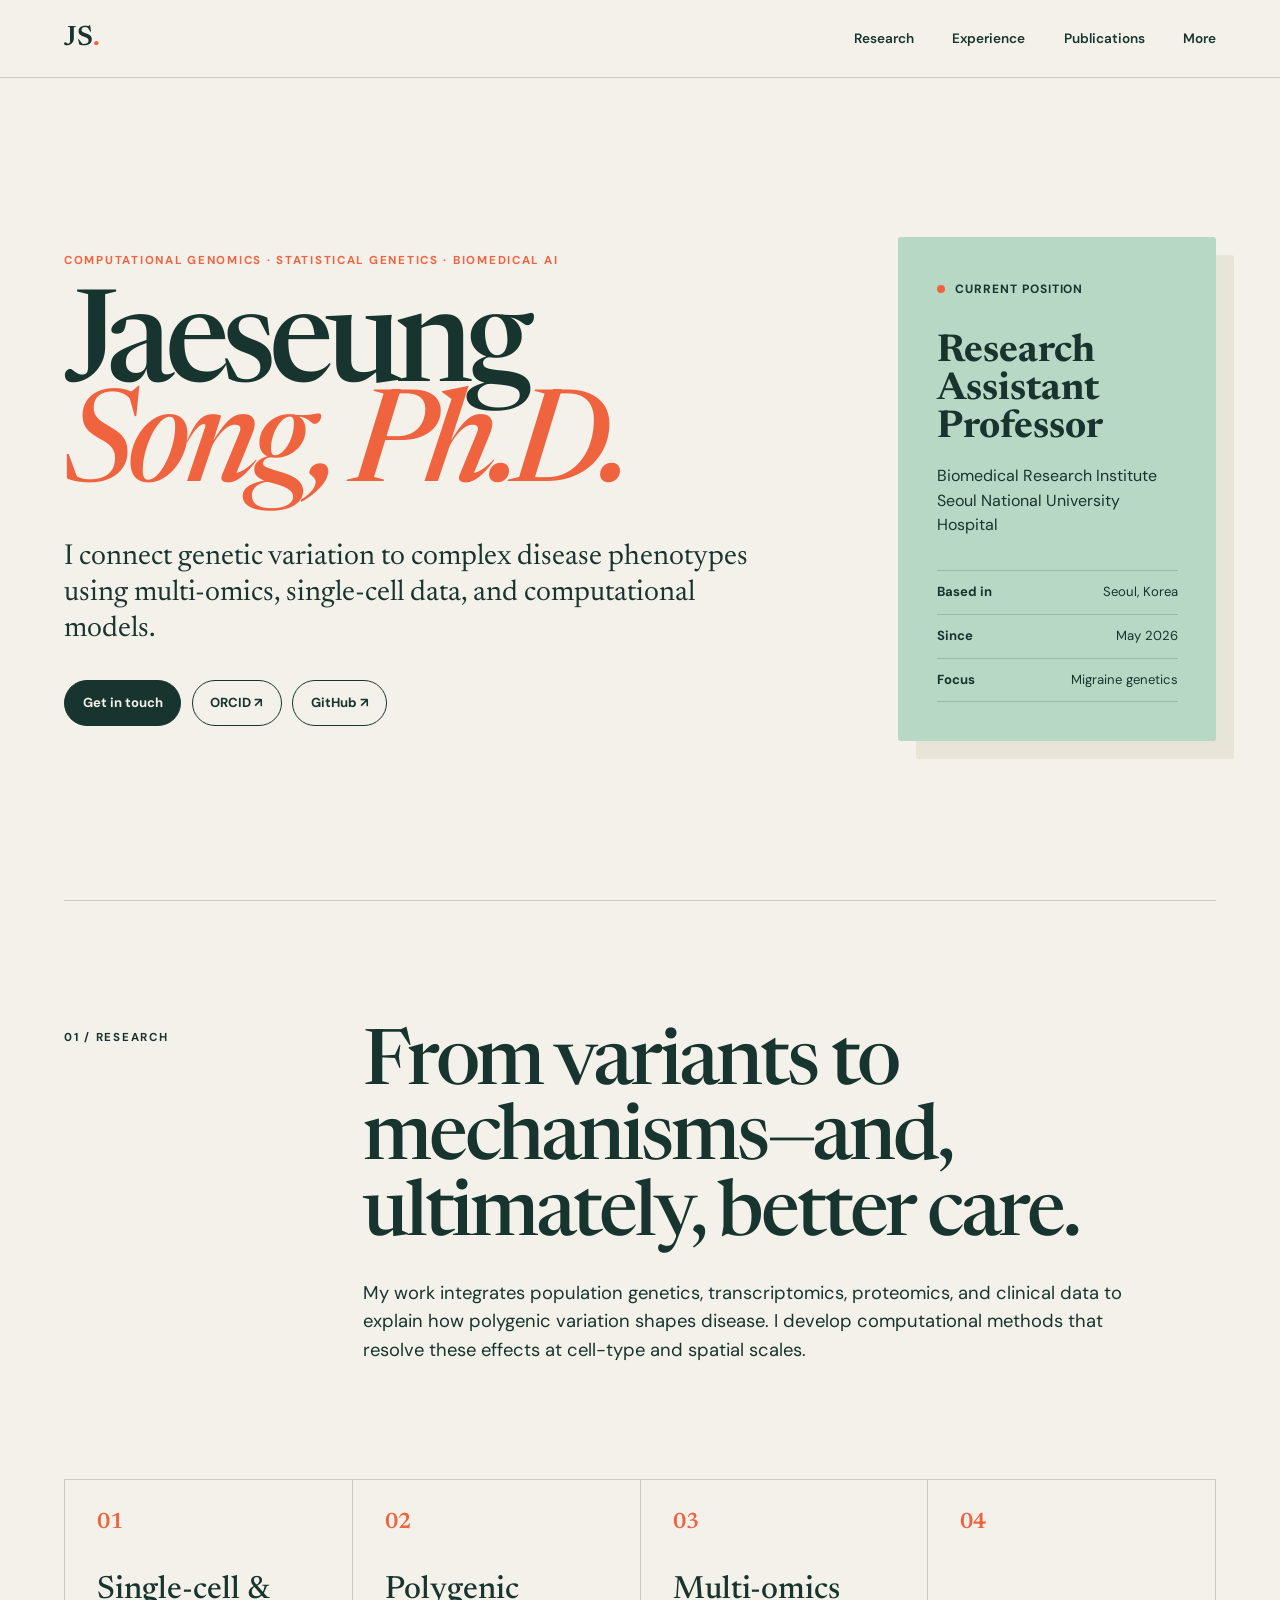
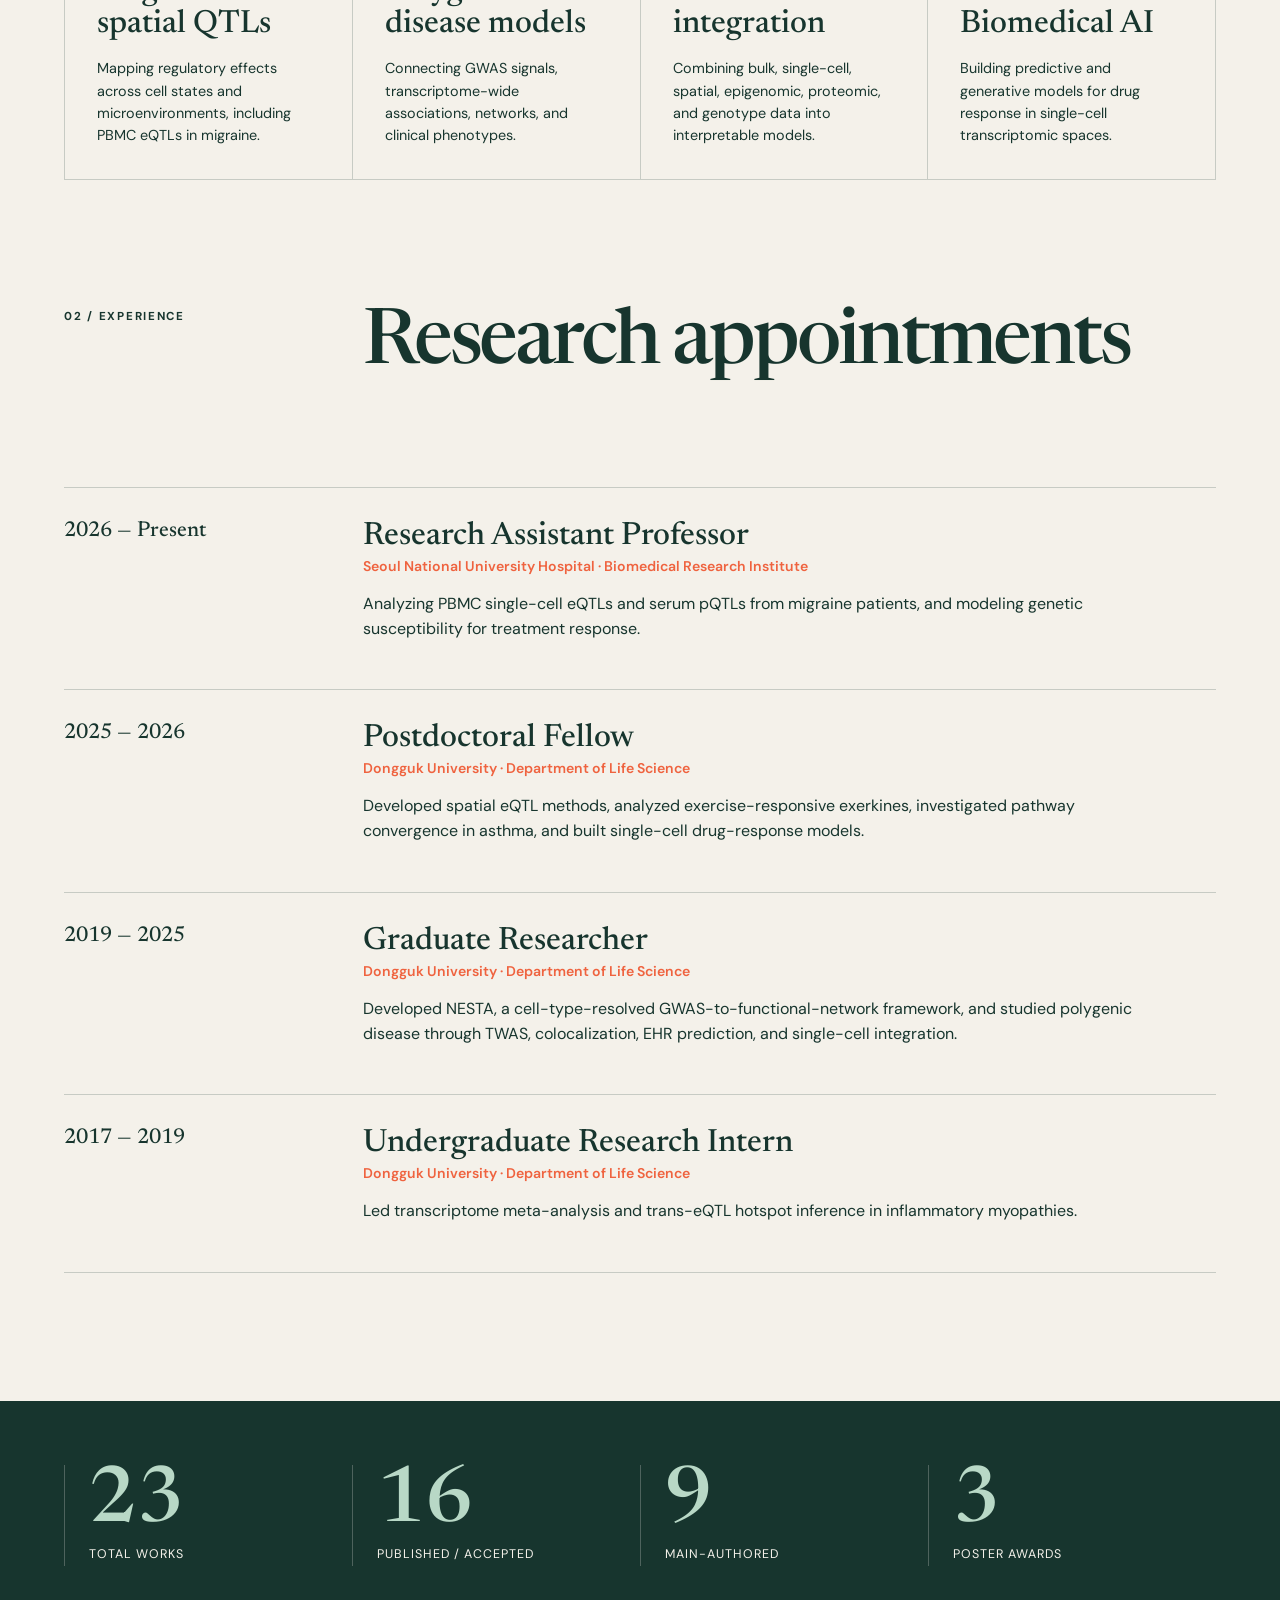
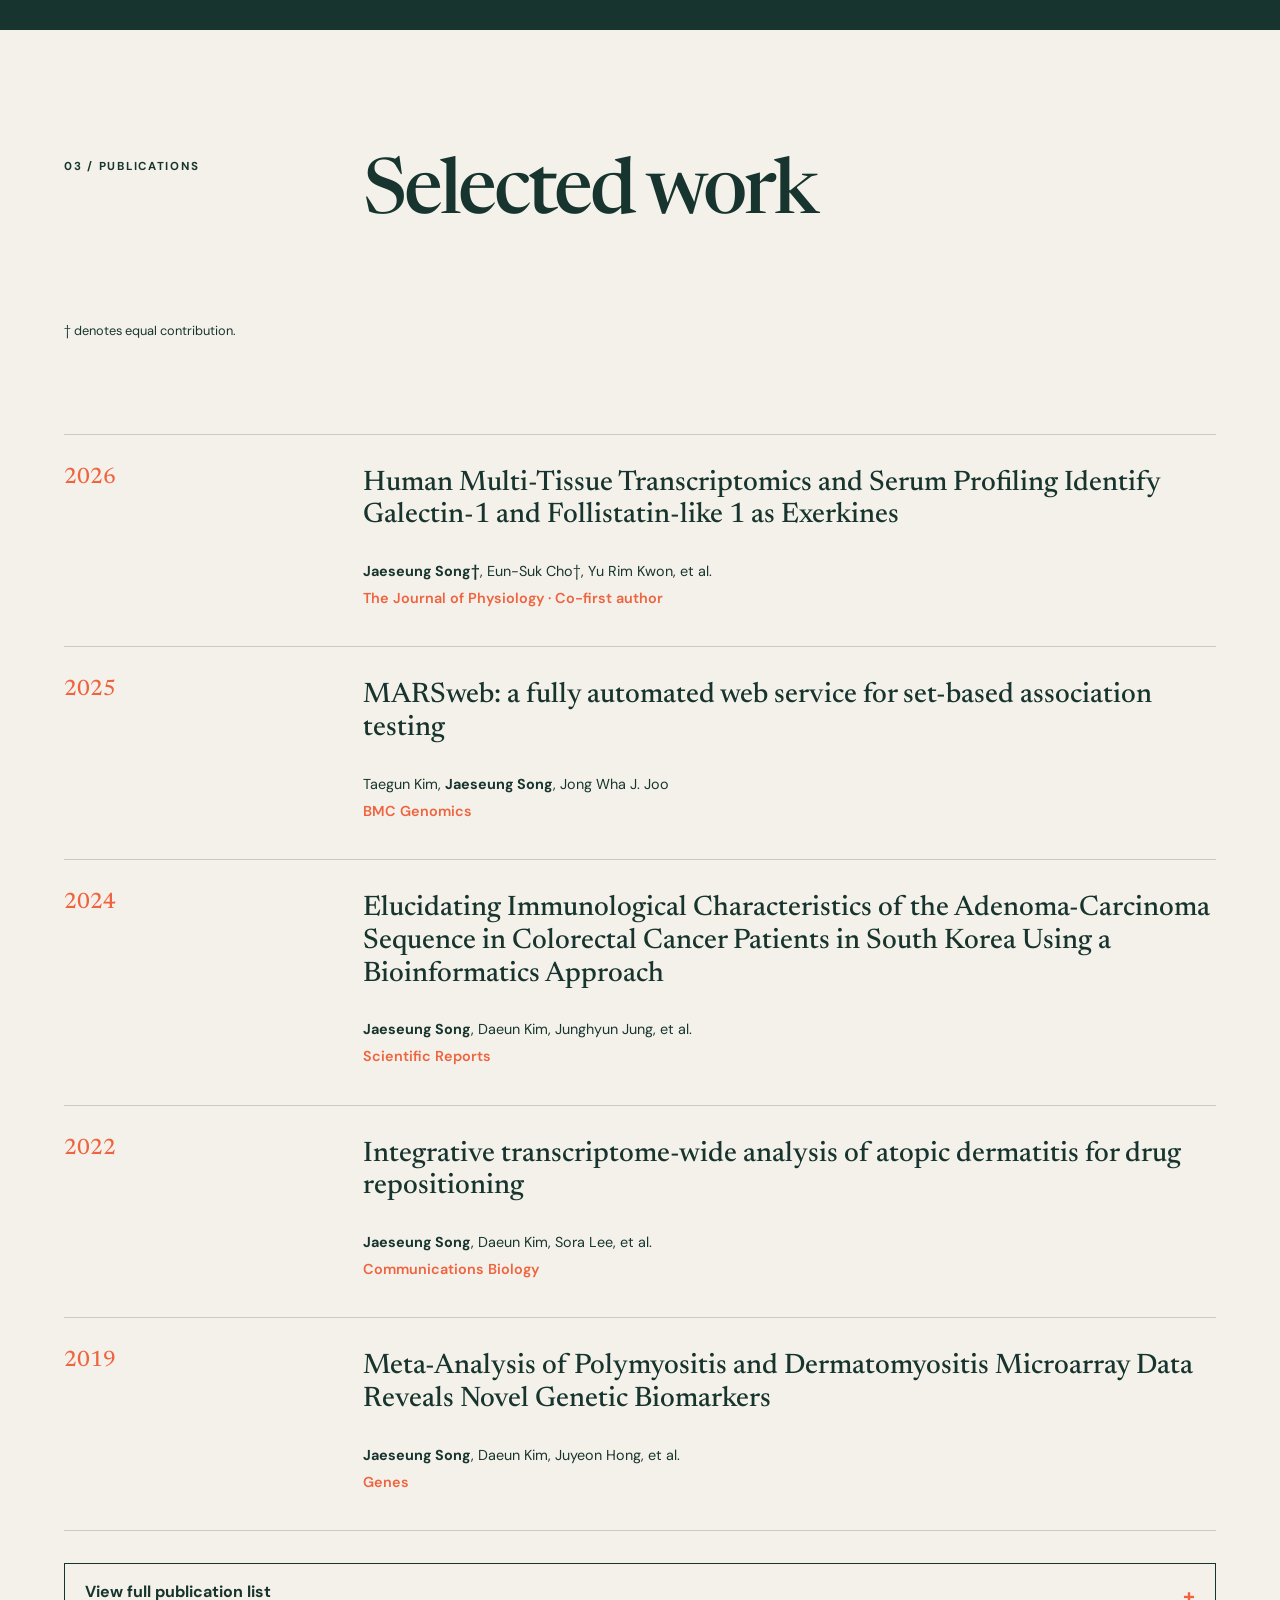
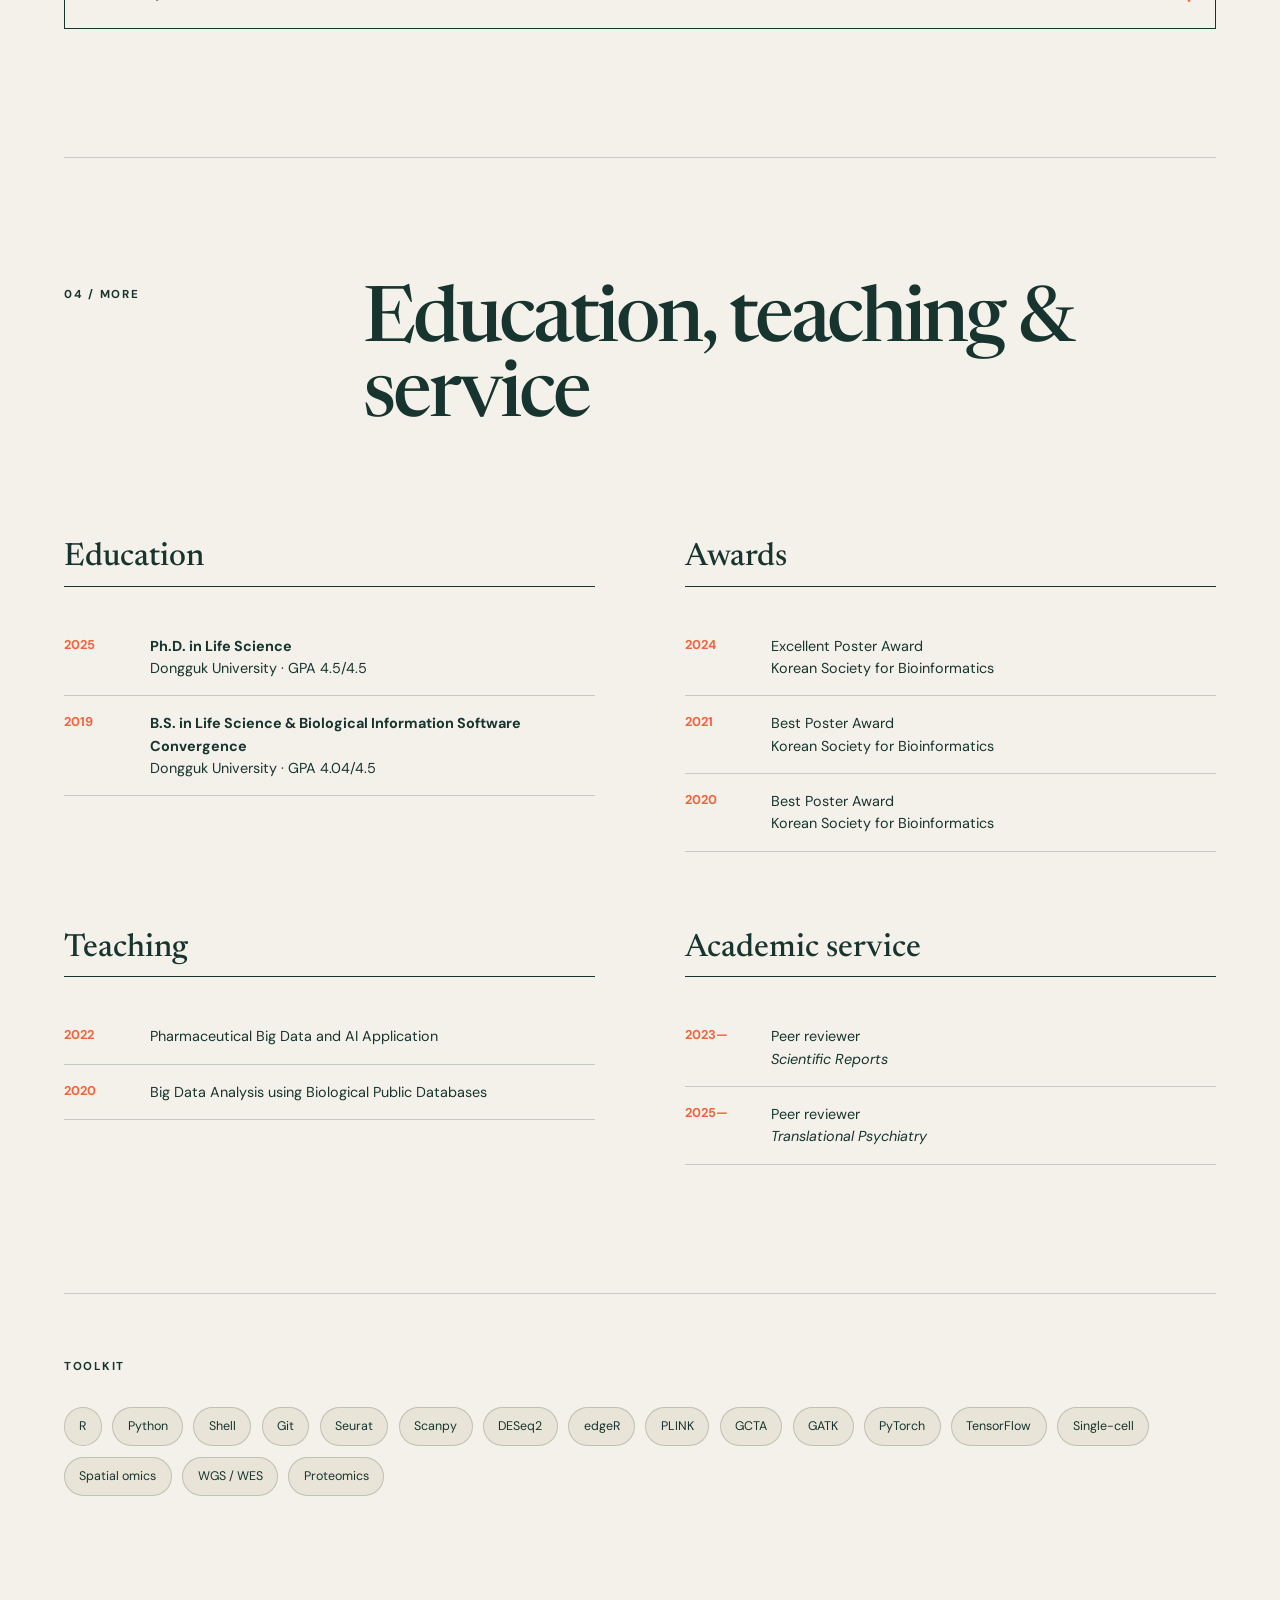
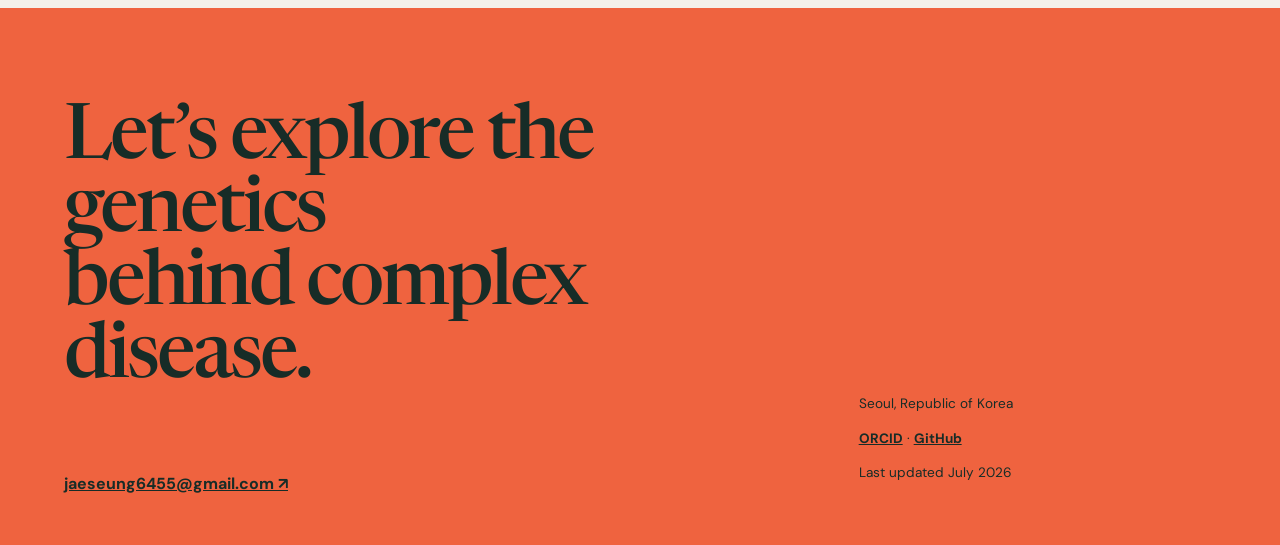
==== index.html @ 1ed507c9 "Build public academic CV website" ====
<!doctype html>
<html lang="en">
<head>
  <meta charset="utf-8">
  <meta name="viewport" content="width=device-width, initial-scale=1">
  <meta name="description" content="Academic profile of Jaeseung Song, Ph.D. — computational genomics, statistical genetics, and biomedical AI.">
  <meta name="theme-color" content="#f4f1ea">
  <link rel="icon" href="data:image/svg+xml,%3Csvg xmlns='http://www.w3.org/2000/svg' viewBox='0 0 64 64'%3E%3Crect width='64' height='64' rx='14' fill='%2317352e'/%3E%3Ctext x='14' y='45' font-family='Georgia' font-size='38' fill='%23f4f1ea'%3EJS%3C/text%3E%3Ccircle cx='53' cy='46' r='4' fill='%23ef633f'/%3E%3C/svg%3E">
  <title>Jaeseung Song, Ph.D. | Computational Genomics</title>
  <link rel="preconnect" href="https://fonts.googleapis.com">
  <link rel="preconnect" href="https://fonts.gstatic.com" crossorigin>
  <link href="https://fonts.googleapis.com/css2?family=DM+Sans:wght@400;500;600;700&family=Newsreader:opsz,wght@6..72,500;6..72,600&display=swap" rel="stylesheet">
  <link rel="stylesheet" href="styles.css">
</head>
<body>
  <a class="skip-link" href="#main">Skip to content</a>

  <header class="site-header">
    <a class="wordmark" href="#top" aria-label="Home">JS<span>.</span></a>
    <nav aria-label="Main navigation">
      <a href="#research">Research</a>
      <a href="#experience">Experience</a>
      <a href="#publications">Publications</a>
      <a href="#more">More</a>
    </nav>
  </header>

  <main id="main">
    <section class="hero" id="top">
      <div class="hero-copy reveal">
        <p class="eyebrow">Computational genomics · Statistical genetics · Biomedical AI</p>
        <h1>Jaeseung<br><em>Song, Ph.D.</em></h1>
        <p class="lede">I connect genetic variation to complex disease phenotypes using multi-omics, single-cell data, and computational models.</p>
        <div class="actions">
          <a class="button primary" href="mailto:jaeseung6455@gmail.com">Get in touch</a>
          <a class="button" href="https://orcid.org/0000-0003-2247-3194" target="_blank" rel="noreferrer">ORCID ↗</a>
          <a class="button" href="https://github.com/Jaeseung-SONG" target="_blank" rel="noreferrer">GitHub ↗</a>
        </div>
      </div>
      <aside class="hero-card reveal" aria-label="Current position">
        <span class="status"><i></i> Current position</span>
        <h2>Research Assistant Professor</h2>
        <p>Biomedical Research Institute<br>Seoul National University Hospital</p>
        <dl>
          <div><dt>Based in</dt><dd>Seoul, Korea</dd></div>
          <div><dt>Since</dt><dd>May 2026</dd></div>
          <div><dt>Focus</dt><dd>Migraine genetics</dd></div>
        </dl>
      </aside>
    </section>

    <section class="statement reveal" id="research">
      <p class="section-number">01 / Research</p>
      <div>
        <h2>From variants to mechanisms—and, ultimately, better care.</h2>
        <p>My work integrates population genetics, transcriptomics, proteomics, and clinical data to explain how polygenic variation shapes disease. I develop computational methods that resolve these effects at cell-type and spatial scales.</p>
      </div>
    </section>

    <section class="focus-grid" aria-label="Research focus areas">
      <article class="focus-card reveal">
        <span>01</span><h3>Single-cell & spatial QTLs</h3>
        <p>Mapping regulatory effects across cell states and microenvironments, including PBMC eQTLs in migraine.</p>
      </article>
      <article class="focus-card reveal">
        <span>02</span><h3>Polygenic disease models</h3>
        <p>Connecting GWAS signals, transcriptome-wide associations, networks, and clinical phenotypes.</p>
      </article>
      <article class="focus-card reveal">
        <span>03</span><h3>Multi-omics integration</h3>
        <p>Combining bulk, single-cell, spatial, epigenomic, proteomic, and genotype data into interpretable models.</p>
      </article>
      <article class="focus-card reveal">
        <span>04</span><h3>Biomedical AI</h3>
        <p>Building predictive and generative models for drug response in single-cell transcriptomic spaces.</p>
      </article>
    </section>

    <section class="section" id="experience">
      <div class="section-heading reveal"><p class="section-number">02 / Experience</p><h2>Research appointments</h2></div>
      <div class="timeline">
        <article class="timeline-item reveal">
          <div class="date">2026 — Present</div>
          <div><h3>Research Assistant Professor</h3><p class="institution">Seoul National University Hospital · Biomedical Research Institute</p><p>Analyzing PBMC single-cell eQTLs and serum pQTLs from migraine patients, and modeling genetic susceptibility for treatment response.</p></div>
        </article>
        <article class="timeline-item reveal">
          <div class="date">2025 — 2026</div>
          <div><h3>Postdoctoral Fellow</h3><p class="institution">Dongguk University · Department of Life Science</p><p>Developed spatial eQTL methods, analyzed exercise-responsive exerkines, investigated pathway convergence in asthma, and built single-cell drug-response models.</p></div>
        </article>
        <article class="timeline-item reveal">
          <div class="date">2019 — 2025</div>
          <div><h3>Graduate Researcher</h3><p class="institution">Dongguk University · Department of Life Science</p><p>Developed NESTA, a cell-type-resolved GWAS-to-functional-network framework, and studied polygenic disease through TWAS, colocalization, EHR prediction, and single-cell integration.</p></div>
        </article>
        <article class="timeline-item reveal">
          <div class="date">2017 — 2019</div>
          <div><h3>Undergraduate Research Intern</h3><p class="institution">Dongguk University · Department of Life Science</p><p>Led transcriptome meta-analysis and trans-eQTL hotspot inference in inflammatory myopathies.</p></div>
        </article>
      </div>
    </section>

    <section class="metrics reveal" aria-label="Research metrics">
      <div><strong>23</strong><span>Total works</span></div>
      <div><strong>16</strong><span>Published / accepted</span></div>
      <div><strong>9</strong><span>Main-authored</span></div>
      <div><strong>3</strong><span>Poster awards</span></div>
    </section>

    <section class="section publications" id="publications">
      <div class="section-heading reveal">
        <p class="section-number">03 / Publications</p>
        <h2>Selected work</h2>
        <p>† denotes equal contribution.</p>
      </div>
      <ol class="publication-list">
        <li class="reveal"><span class="year">2026</span><div><h3>Human Multi-Tissue Transcriptomics and Serum Profiling Identify Galectin-1 and Follistatin-like 1 as Exerkines</h3><p><strong>Jaeseung Song†</strong>, Eun-Suk Cho†, Yu Rim Kwon, et al.</p><p class="journal">The Journal of Physiology · Co-first author</p></div></li>
        <li class="reveal"><span class="year">2025</span><div><h3>MARSweb: a fully automated web service for set-based association testing</h3><p>Taegun Kim, <strong>Jaeseung Song</strong>, Jong Wha J. Joo</p><p class="journal">BMC Genomics</p></div></li>
        <li class="reveal"><span class="year">2024</span><div><h3>Elucidating Immunological Characteristics of the Adenoma-Carcinoma Sequence in Colorectal Cancer Patients in South Korea Using a Bioinformatics Approach</h3><p><strong>Jaeseung Song</strong>, Daeun Kim, Junghyun Jung, et al.</p><p class="journal">Scientific Reports</p></div></li>
        <li class="reveal"><span class="year">2022</span><div><h3>Integrative transcriptome-wide analysis of atopic dermatitis for drug repositioning</h3><p><strong>Jaeseung Song</strong>, Daeun Kim, Sora Lee, et al.</p><p class="journal">Communications Biology</p></div></li>
        <li class="reveal"><span class="year">2019</span><div><h3>Meta-Analysis of Polymyositis and Dermatomyositis Microarray Data Reveals Novel Genetic Biomarkers</h3><p><strong>Jaeseung Song</strong>, Daeun Kim, Juyeon Hong, et al.</p><p class="journal">Genes</p></div></li>
      </ol>
      <details class="all-publications reveal">
        <summary>View full publication list <span>+</span></summary>
        <div class="details-body">
          <p><strong>Manuscripts in progress or review</strong></p>
          <ol>
            <li><strong>Song J</strong>, Jung J, Joo JWJ, Jang W. Decoding polygenic effects in Graves’ disease through cell-type-specific network diffusion. <em>In review, Communications Biology.</em></li>
            <li>Jung J†, <strong>Song J†</strong>, Lee S, Wang C, Jang W. Unraveling spatially-interacting genetic variants in the human dorsolateral prefrontal cortex. <em>In preparation; co-first author.</em></li>
            <li>Jung J, Lee S, Wang C, <strong>Song J</strong>, Jang W, Won KJ. NMIX: Identifying region-specific spatially variable genes associated with Alzheimer's disease progression. <em>In preparation.</em></li>
            <li>Jeong Y†, <strong>Song J†</strong>, Lee Y, Jang W. Regulome-wide analysis based on single-cell data integration provides deeper insights into atopic dermatitis. <em>In preparation; co-first author.</em></li>
            <li><strong>Song J†</strong>, Lee Y†, Torabizadeh F, Joo JWJ, Jang W. Transcriptome- and proteome-wide association studies of asthma. <em>In preparation; co-first author.</em></li>
            <li>Huh S, Lee S, <strong>Song J</strong>, et al. Investigating gene-SNP interactions in the gastrointestinal side effects of NSAIDs. <em>In review, The Pharmacogenomics Journal.</em></li>
            <li>Lee S†, <strong>Song J†</strong>, Lee S, et al. SPECTRA: Semantic pathway embeddings for cross-transcriptomic alignment. <em>In preparation; co-first author.</em></li>
          </ol>
          <p><strong>Published</strong></p>
          <ol start="8">
            <li>Kim K, <strong>Song J</strong>, Kim T, Joo JWJ. Risk prediction models for cardiovascular-related diseases integrating PRS and EHR. <em>PLOS ONE</em> (2026).</li>
            <li><strong>Song J†</strong>, Cho E-S†, Kwon YR, et al. Human multi-tissue transcriptomics and serum profiling identify Galectin-1 and Follistatin-like 1 as exerkines. <em>The Journal of Physiology</em> (2026).</li>
            <li>Kim T, <strong>Song J</strong>, Joo JWJ. GAMMA-RAY: A fully automated system for high-dimensional multi-phenotype analysis. <em>Biology</em> (2026).</li>
            <li>Kim T, <strong>Song J</strong>, Joo JWJ. MARSweb: a fully automated web service for set-based association testing. <em>BMC Genomics</em> (2025).</li>
            <li><strong>Song J</strong>, Kim D, Jung J, et al. Immunological characteristics of the adenoma-carcinoma sequence. <em>Scientific Reports</em> (2024).</li>
            <li>Choi E, <strong>Song J</strong>, Lee Y, et al. Prioritizing susceptibility genes for male-pattern baldness with TWAS. <em>Human Genomics</em> (2024).</li>
            <li>Kim D, <strong>Song J</strong>, Mancuso N, et al. Large-scale integrative analysis of juvenile idiopathic arthritis. <em>Arthritis Research &amp; Therapy</em> (2024).</li>
            <li>Lee Y, <strong>Song J</strong>, Jeong Y, et al. Meta-analysis of single-cell RNA-seq data in COPD. <em>Computers in Biology and Medicine</em> (2023).</li>
            <li>Jeong Y, <strong>Song J</strong>, Lee Y, et al. A transcriptome-wide analysis of psoriasis. <em>International Journal of Molecular Sciences</em> (2023).</li>
            <li>Kim G, Jang G, <strong>Song J</strong>, et al. A TWAS of uterine fibroids. <em>PLOS ONE</em> (2022).</li>
            <li><strong>Song J</strong>, Kim D, Lee S, et al. Integrative transcriptome-wide analysis of atopic dermatitis. <em>Communications Biology</em> (2022).</li>
            <li>Park S, Kim D, <strong>Song J</strong>, et al. Integrative transcriptome-wide analysis of ALS. <em>International Journal of Molecular Sciences</em> (2021).</li>
            <li>Kim D, <strong>Song J</strong>, Lee S, et al. Integrative transcriptomic analysis of systemic juvenile idiopathic arthritis. <em>International Journal of Molecular Sciences</em> (2021).</li>
            <li><strong>Song J</strong>, Kim D, Hong J, et al. Meta-analysis of polymyositis and dermatomyositis microarray data. <em>Genes</em> (2019).</li>
            <li>Ryu J, Kim S, <strong>Song J</strong>, et al. Microarrays for analysis of antibody isotypes against food antigens. <em>Sensors</em> (2019).</li>
            <li>Keum N, Ryu J, <strong>Song J</strong>, et al. Correlation between Sasang institution and reaction of food IgG serum. <em>Journal of Sasang Constitution and Immune Medicine</em> (2018).</li>
          </ol>
        </div>
      </details>
    </section>

    <section class="section split" id="more">
      <div class="section-heading reveal"><p class="section-number">04 / More</p><h2>Education, teaching & service</h2></div>
      <div class="split-grid">
        <article class="reveal"><h3>Education</h3><div class="compact-item"><span>2025</span><p><strong>Ph.D. in Life Science</strong><br>Dongguk University · GPA 4.5/4.5</p></div><div class="compact-item"><span>2019</span><p><strong>B.S. in Life Science &amp; Biological Information Software Convergence</strong><br>Dongguk University · GPA 4.04/4.5</p></div></article>
        <article class="reveal"><h3>Awards</h3><div class="compact-item"><span>2024</span><p>Excellent Poster Award<br>Korean Society for Bioinformatics</p></div><div class="compact-item"><span>2021</span><p>Best Poster Award<br>Korean Society for Bioinformatics</p></div><div class="compact-item"><span>2020</span><p>Best Poster Award<br>Korean Society for Bioinformatics</p></div></article>
        <article class="reveal"><h3>Teaching</h3><div class="compact-item"><span>2022</span><p>Pharmaceutical Big Data and AI Application</p></div><div class="compact-item"><span>2020</span><p>Big Data Analysis using Biological Public Databases</p></div></article>
        <article class="reveal"><h3>Academic service</h3><div class="compact-item"><span>2023—</span><p>Peer reviewer<br><em>Scientific Reports</em></p></div><div class="compact-item"><span>2025—</span><p>Peer reviewer<br><em>Translational Psychiatry</em></p></div></article>
      </div>
    </section>

    <section class="toolkit reveal">
      <p class="section-number">Toolkit</p>
      <div class="tags" aria-label="Skills">
        <span>R</span><span>Python</span><span>Shell</span><span>Git</span><span>Seurat</span><span>Scanpy</span><span>DESeq2</span><span>edgeR</span><span>PLINK</span><span>GCTA</span><span>GATK</span><span>PyTorch</span><span>TensorFlow</span><span>Single-cell</span><span>Spatial omics</span><span>WGS / WES</span><span>Proteomics</span>
      </div>
    </section>
  </main>

  <footer>
    <div><p class="footer-title">Let’s explore the genetics<br>behind complex disease.</p><a href="mailto:jaeseung6455@gmail.com">jaeseung6455@gmail.com ↗</a></div>
    <div class="footer-meta"><p>Seoul, Republic of Korea</p><p><a href="https://orcid.org/0000-0003-2247-3194">ORCID</a> · <a href="https://github.com/Jaeseung-SONG">GitHub</a></p><p>Last updated July 2026</p></div>
  </footer>
  <script src="script.js"></script>
</body>
</html>
---- styles.css ----
:root {
  --ink: #17352e;
  --paper: #f4f1ea;
  --cream: #e9e4d8;
  --accent: #ef633f;
  --mint: #b8d8c6;
  --line: rgba(23, 53, 46, .2);
  --sans: "DM Sans", system-ui, sans-serif;
  --serif: "Newsreader", Georgia, serif;
}

* { box-sizing: border-box; }
html { scroll-behavior: smooth; }
body { margin: 0; background: var(--paper); color: var(--ink); font-family: var(--sans); line-height: 1.55; }
a { color: inherit; }
.skip-link { position: fixed; top: -100px; left: 1rem; z-index: 10; background: var(--ink); color: white; padding: .7rem 1rem; }
.skip-link:focus { top: 1rem; }
.site-header { height: 78px; display: flex; align-items: center; justify-content: space-between; padding: 0 clamp(1.25rem, 5vw, 5rem); border-bottom: 1px solid var(--line); position: sticky; top: 0; z-index: 5; background: rgba(244, 241, 234, .9); backdrop-filter: blur(12px); }
.wordmark { font-family: var(--serif); font-size: 1.75rem; font-weight: 600; text-decoration: none; }
.wordmark span { color: var(--accent); }
nav { display: flex; gap: clamp(1rem, 3vw, 2.5rem); }
nav a { text-decoration: none; font-size: .85rem; font-weight: 600; }
nav a:hover { color: var(--accent); }

main, footer { padding-left: clamp(1.25rem, 5vw, 5rem); padding-right: clamp(1.25rem, 5vw, 5rem); }
.hero { min-height: calc(100vh - 78px); display: grid; grid-template-columns: minmax(0, 1.55fr) minmax(280px, .65fr); gap: 6vw; align-items: center; padding-top: 5rem; padding-bottom: 5rem; }
.eyebrow, .section-number { text-transform: uppercase; font-size: .72rem; letter-spacing: .15em; font-weight: 700; }
.eyebrow { color: var(--accent); }
h1, h2, h3, p { margin-top: 0; }
h1 { font-family: var(--serif); font-weight: 500; font-size: clamp(4.5rem, 10vw, 9rem); line-height: .78; letter-spacing: -.055em; margin: 2rem 0 2.4rem; }
h1 em { font-weight: 500; color: var(--accent); }
.lede { font-family: var(--serif); font-size: clamp(1.45rem, 2.25vw, 2.2rem); line-height: 1.25; max-width: 720px; }
.actions { display: flex; flex-wrap: wrap; gap: .65rem; margin-top: 2rem; }
.button { display: inline-flex; text-decoration: none; border: 1px solid var(--ink); border-radius: 999px; padding: .75rem 1.1rem; font-size: .82rem; font-weight: 700; transition: .2s ease; }
.button:hover { transform: translateY(-2px); }
.button.primary { background: var(--ink); color: var(--paper); }
.hero-card { background: var(--mint); padding: clamp(1.5rem, 3vw, 2.5rem); border-radius: 3px; box-shadow: 18px 18px 0 var(--cream); transform: rotate(1.5deg); }
.hero-card h2 { font-family: var(--serif); font-size: 2.4rem; line-height: 1; margin: 2rem 0 1rem; }
.status { font-size: .75rem; font-weight: 700; text-transform: uppercase; letter-spacing: .08em; }
.status i { display: inline-block; width: 8px; height: 8px; background: var(--accent); border-radius: 50%; margin-right: .4rem; }
dl { margin: 2rem 0 0; border-top: 1px solid var(--line); }
dl div { display: flex; justify-content: space-between; gap: 1rem; padding: .7rem 0; border-bottom: 1px solid var(--line); font-size: .82rem; }
dt { font-weight: 700; } dd { margin: 0; text-align: right; }

.statement { display: grid; grid-template-columns: .55fr 2fr; gap: 5vw; padding: 8rem 0 6rem; border-top: 1px solid var(--line); }
.statement h2, .section-heading h2 { font-family: var(--serif); font-size: clamp(2.8rem, 6vw, 5.5rem); letter-spacing: -.04em; line-height: .98; font-weight: 500; margin-bottom: 1.5rem; }
.statement>div>p { font-size: 1.15rem; max-width: 760px; }
.focus-grid { display: grid; grid-template-columns: repeat(4, 1fr); border-top: 1px solid var(--line); border-left: 1px solid var(--line); }
.focus-card { min-height: 300px; padding: 2rem; border-right: 1px solid var(--line); border-bottom: 1px solid var(--line); display: flex; flex-direction: column; }
.focus-card>span { color: var(--accent); font: 600 1.4rem var(--serif); }
.focus-card h3 { font: 500 2rem/1.05 var(--serif); margin: auto 0 1rem; }
.focus-card p { font-size: .9rem; margin-bottom: 0; }

.section { padding: 8rem 0; }
.section-heading { display: grid; grid-template-columns: .55fr 2fr; gap: 5vw; margin-bottom: 5rem; }
.section-heading>p:last-child { align-self: end; font-size: .8rem; }
.timeline-item { display: grid; grid-template-columns: .55fr 2fr; gap: 5vw; border-top: 1px solid var(--line); padding: 2rem 0; }
.timeline-item:last-child { border-bottom: 1px solid var(--line); }
.date { font: 500 1.35rem var(--serif); }
.timeline-item h3 { font: 500 2rem var(--serif); margin-bottom: .25rem; }
.institution, .journal { color: var(--accent); font-size: .88rem; font-weight: 600; }
.timeline-item div:last-child>p:last-child { max-width: 780px; }
.metrics { background: var(--ink); color: var(--paper); display: grid; grid-template-columns: repeat(4, 1fr); margin-left: calc(-1 * clamp(1.25rem, 5vw, 5rem)); margin-right: calc(-1 * clamp(1.25rem, 5vw, 5rem)); padding: 4rem clamp(1.25rem, 5vw, 5rem); }
.metrics div { border-left: 1px solid rgba(244,241,234,.25); padding-left: 1.5rem; }
.metrics strong { display: block; color: var(--mint); font: 500 clamp(3rem, 6vw, 5rem) var(--serif); }
.metrics span { font-size: .78rem; text-transform: uppercase; letter-spacing: .08em; }

.publication-list { list-style: none; margin: 0; padding: 0; counter-reset: pubs; }
.publication-list li { display: grid; grid-template-columns: .55fr 2fr; gap: 5vw; border-top: 1px solid var(--line); padding: 2rem 0; }
.publication-list li:last-child { border-bottom: 1px solid var(--line); }
.year { font: 500 1.4rem var(--serif); color: var(--accent); }
.publication-list h3 { font: 500 clamp(1.4rem, 2.2vw, 2rem)/1.16 var(--serif); max-width: 900px; }
.publication-list p { margin-bottom: .3rem; font-size: .9rem; }
.all-publications { margin-top: 2rem; border: 1px solid var(--ink); }
.all-publications summary { list-style: none; cursor: pointer; padding: 1rem 1.25rem; display: flex; justify-content: space-between; font-weight: 700; }
.all-publications summary::-webkit-details-marker { display: none; }
.all-publications[open] summary span { transform: rotate(45deg); }
.all-publications summary span { color: var(--accent); font-size: 1.3rem; transition: transform .2s; }
.details-body { border-top: 1px solid var(--line); padding: 2rem clamp(1.25rem, 4vw, 3rem); font-size: .86rem; }
.details-body li { margin-bottom: 1rem; padding-left: .4rem; }
.details-body>p { color: var(--accent); text-transform: uppercase; letter-spacing: .1em; font-size: .72rem; margin-top: 2rem; }
.split { border-top: 1px solid var(--line); }
.split-grid { display: grid; grid-template-columns: repeat(2, 1fr); gap: 5rem 7vw; }
.split-grid article>h3 { font: 500 2rem var(--serif); border-bottom: 1px solid var(--ink); padding-bottom: .8rem; }
.compact-item { display: grid; grid-template-columns: 70px 1fr; gap: 1rem; padding: 1rem 0; border-bottom: 1px solid var(--line); }
.compact-item span { color: var(--accent); font-size: .8rem; font-weight: 700; }
.compact-item p { margin: 0; font-size: .9rem; }
.toolkit { border-top: 1px solid var(--line); padding: 4rem 0 7rem; }
.tags { display: flex; flex-wrap: wrap; gap: .65rem; margin-top: 2rem; }
.tags span { border: 1px solid var(--line); border-radius: 999px; padding: .55rem .9rem; font-size: .78rem; background: var(--cream); }

footer { background: var(--accent); color: #172c27; padding-top: 6rem; padding-bottom: 3rem; display: grid; grid-template-columns: 2fr 1fr; gap: 5rem; }
.footer-title { font: 500 clamp(2.8rem, 6vw, 5.5rem)/.95 var(--serif); letter-spacing: -.04em; }
footer a { font-weight: 700; }
.footer-meta { align-self: end; font-size: .85rem; }

.reveal { opacity: 0; transform: translateY(24px); transition: opacity .6s ease, transform .6s ease; }
.reveal.visible { opacity: 1; transform: none; }
@media (prefers-reduced-motion: reduce) { html { scroll-behavior: auto; } .reveal { opacity: 1; transform: none; transition: none; } }

@media (max-width: 900px) {
  .hero { grid-template-columns: 1fr; }
  .hero-card { max-width: 520px; }
  .focus-grid { grid-template-columns: repeat(2, 1fr); }
  .metrics { grid-template-columns: repeat(2, 1fr); gap: 2rem; }
}
@media (max-width: 600px) {
  .site-header nav a:nth-child(-n+2) { display: none; }
  h1 { font-size: clamp(4rem, 20vw, 6rem); }
  .hero { padding-top: 3rem; }
  .statement, .section-heading, .timeline-item, .publication-list li { grid-template-columns: 1fr; gap: 1rem; }
  .statement, .section { padding: 5rem 0; }
  .focus-grid, .split-grid { grid-template-columns: 1fr; }
  .focus-card { min-height: 250px; }
  .section-heading { margin-bottom: 3rem; }
  .metrics { margin-top: 1rem; }
  footer { grid-template-columns: 1fr; gap: 3rem; }
}
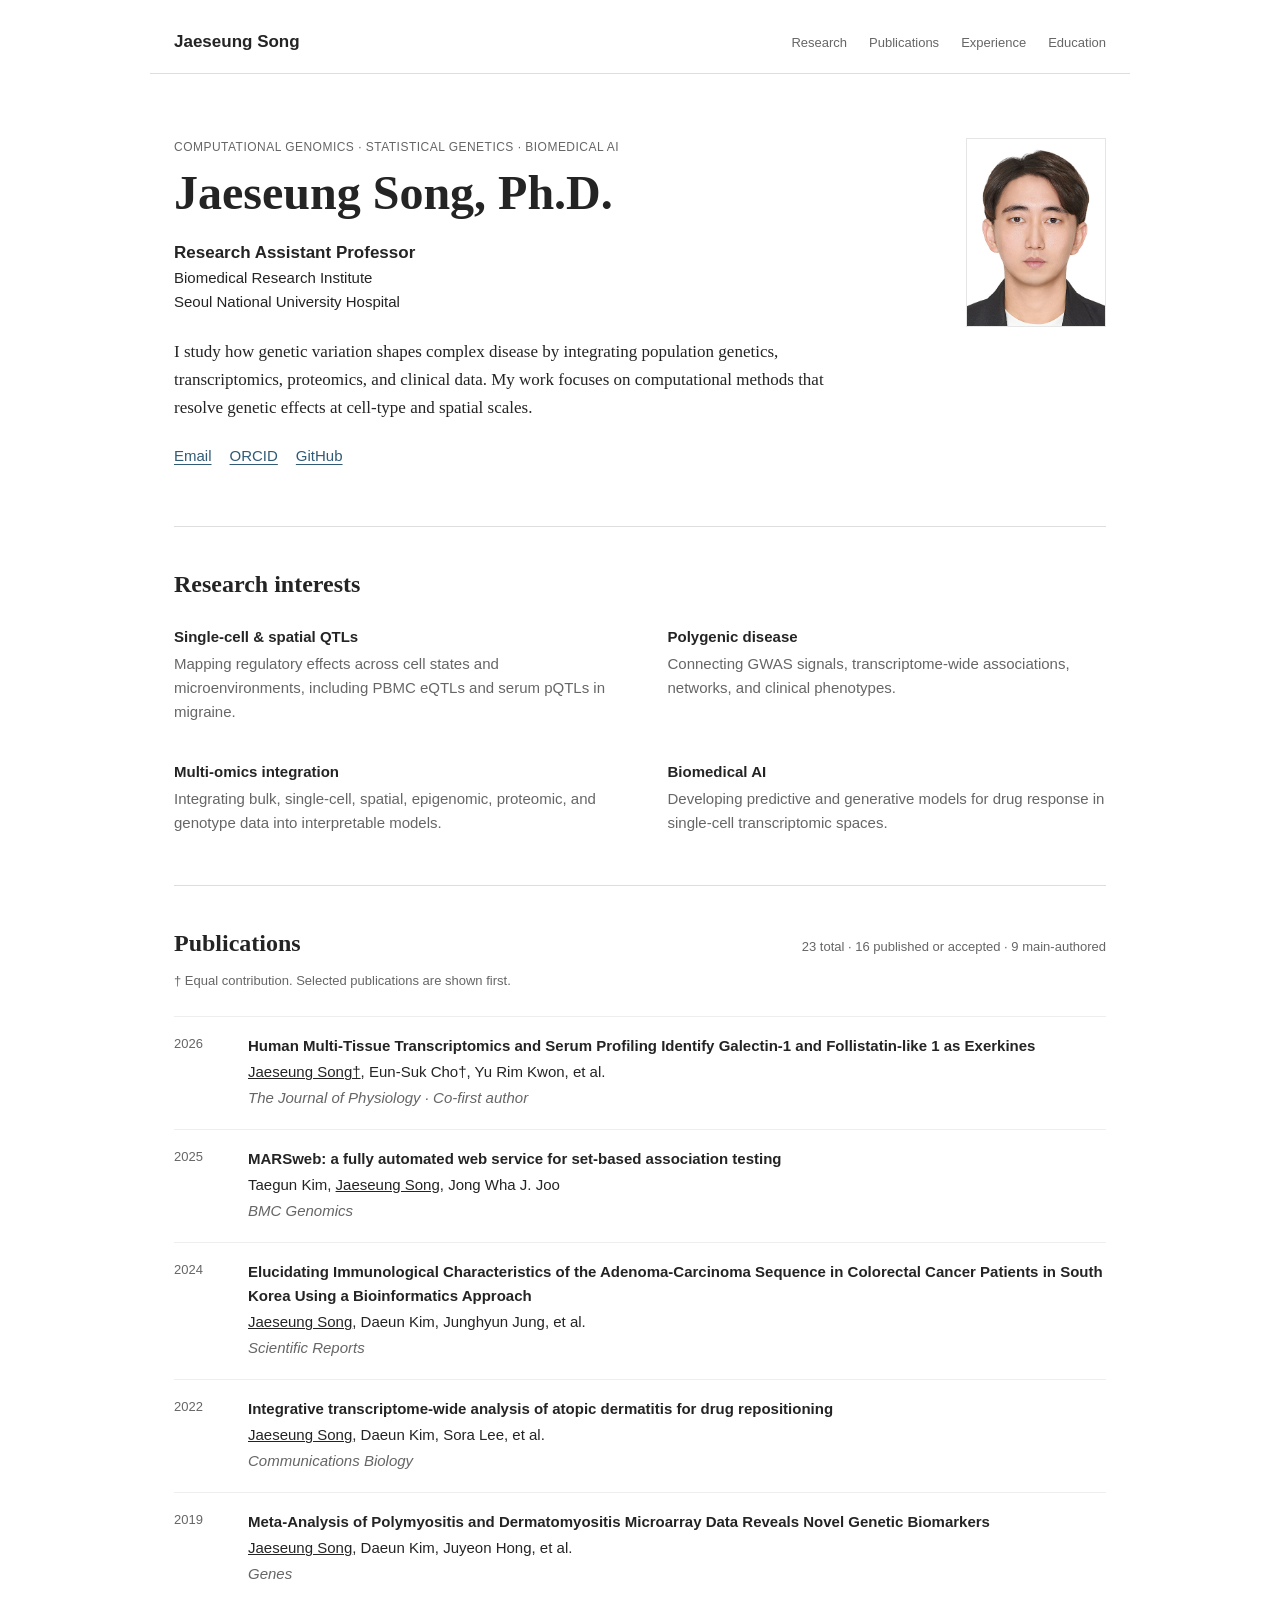
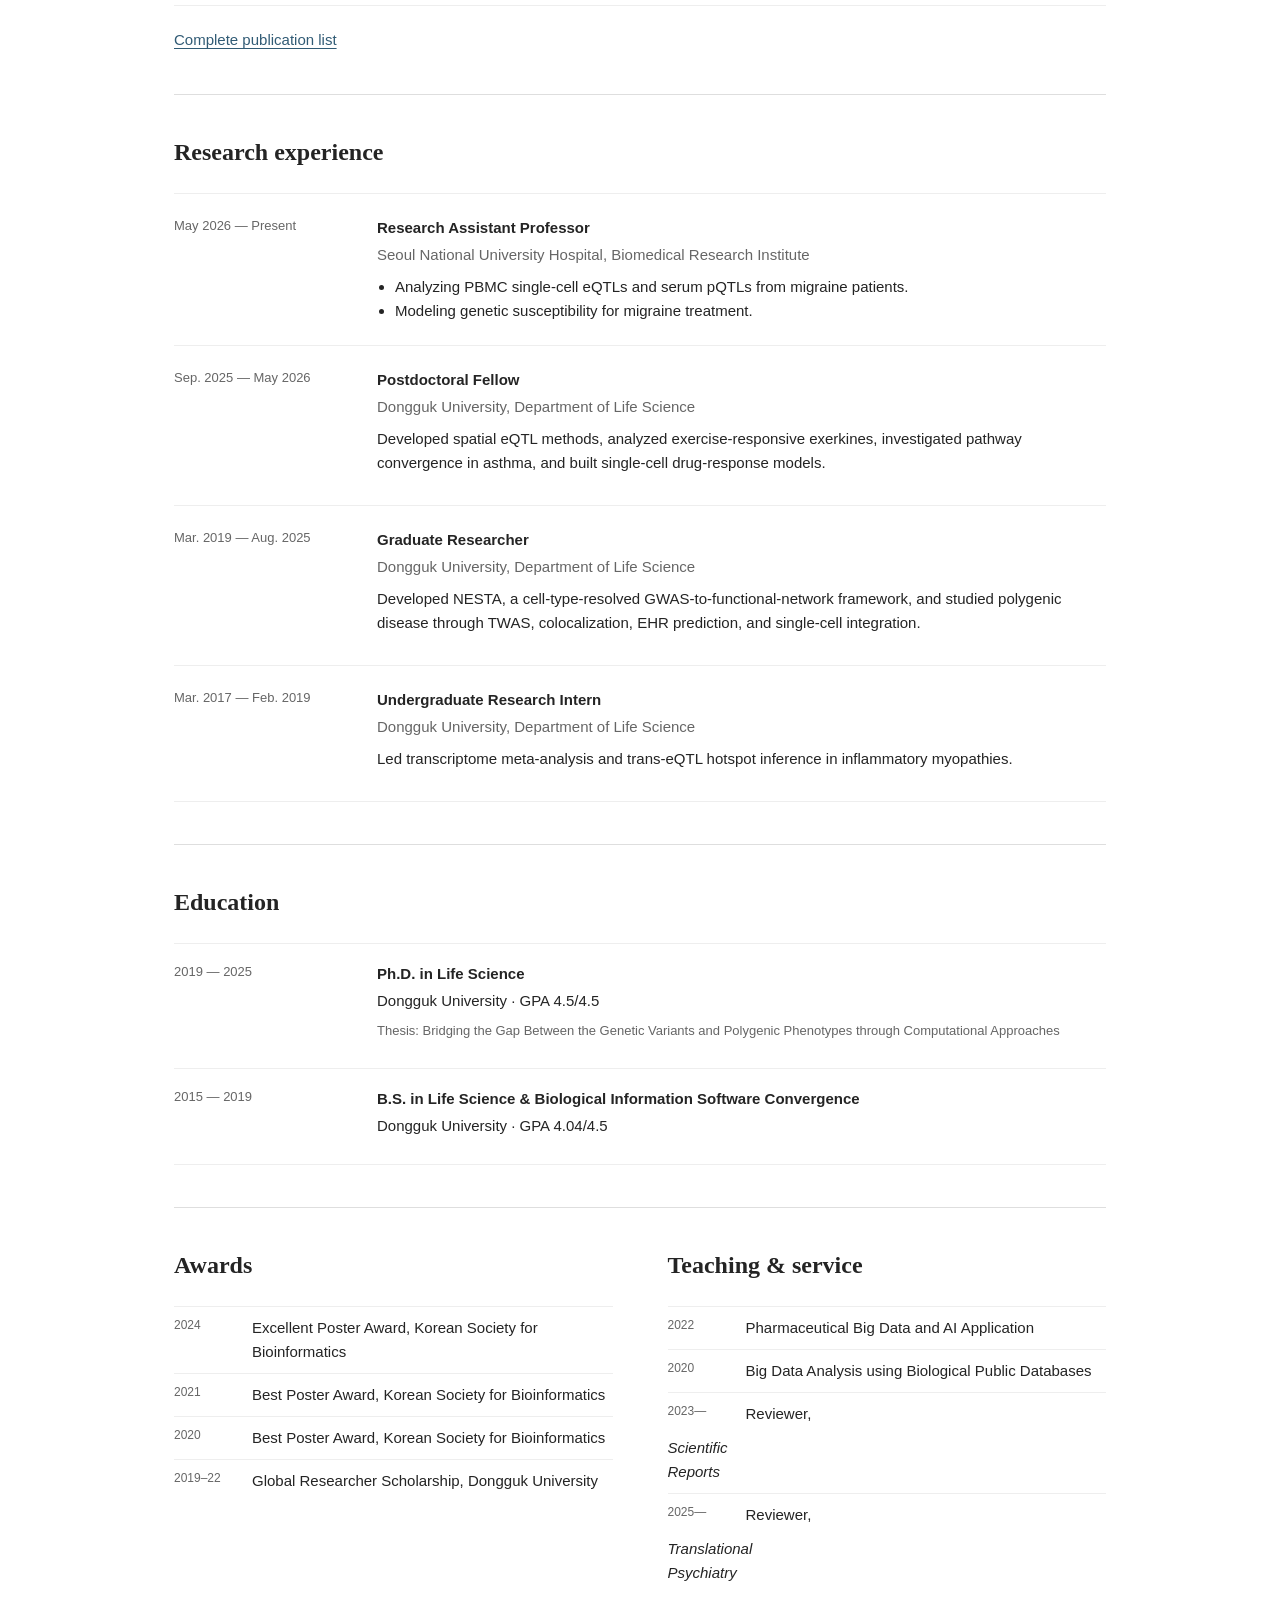
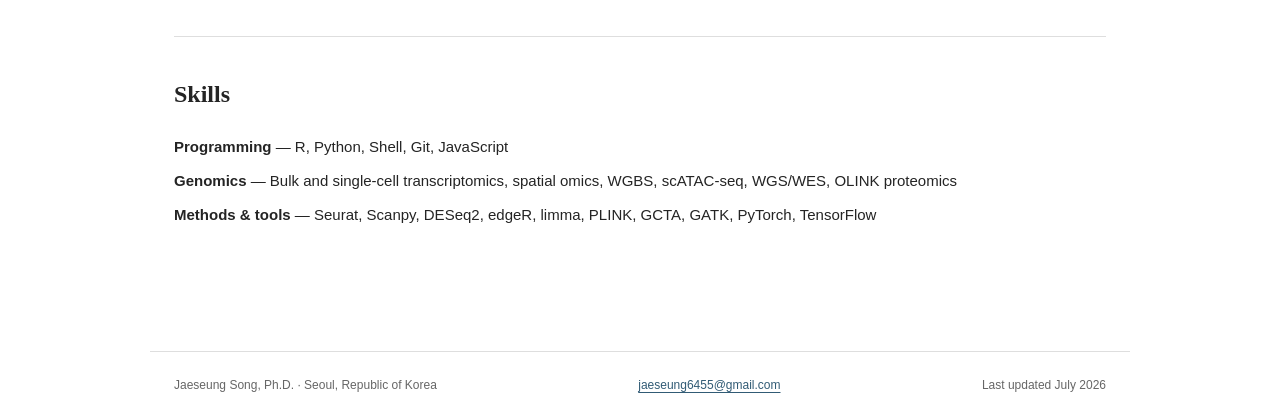
==== commit 89455b1a: "Redesign CV with minimal academic layout" ====
--- a/index.html
+++ b/index.html
@@ -4,178 +4,127 @@
   <meta charset="utf-8">
   <meta name="viewport" content="width=device-width, initial-scale=1">
   <meta name="description" content="Academic profile of Jaeseung Song, Ph.D. — computational genomics, statistical genetics, and biomedical AI.">
-  <meta name="theme-color" content="#f4f1ea">
-  <link rel="icon" href="data:image/svg+xml,%3Csvg xmlns='http://www.w3.org/2000/svg' viewBox='0 0 64 64'%3E%3Crect width='64' height='64' rx='14' fill='%2317352e'/%3E%3Ctext x='14' y='45' font-family='Georgia' font-size='38' fill='%23f4f1ea'%3EJS%3C/text%3E%3Ccircle cx='53' cy='46' r='4' fill='%23ef633f'/%3E%3C/svg%3E">
-  <title>Jaeseung Song, Ph.D. | Computational Genomics</title>
-  <link rel="preconnect" href="https://fonts.googleapis.com">
-  <link rel="preconnect" href="https://fonts.gstatic.com" crossorigin>
-  <link href="https://fonts.googleapis.com/css2?family=DM+Sans:wght@400;500;600;700&family=Newsreader:opsz,wght@6..72,500;6..72,600&display=swap" rel="stylesheet">
+  <meta name="theme-color" content="#ffffff">
+  <link rel="icon" href="data:image/svg+xml,%3Csvg xmlns='http://www.w3.org/2000/svg' viewBox='0 0 64 64'%3E%3Crect width='64' height='64' fill='%232b2b2b'/%3E%3Ctext x='12' y='44' font-family='Arial' font-size='34' fill='white'%3EJS%3C/text%3E%3C/svg%3E">
+  <title>Jaeseung Song, Ph.D.</title>
   <link rel="stylesheet" href="styles.css">
 </head>
 <body>
-  <a class="skip-link" href="#main">Skip to content</a>
+  <a class="skip-link" href="#content">Skip to content</a>
 
   <header class="site-header">
-    <a class="wordmark" href="#top" aria-label="Home">JS<span>.</span></a>
+    <a class="name" href="#top">Jaeseung Song</a>
     <nav aria-label="Main navigation">
       <a href="#research">Research</a>
+      <a href="#publications">Publications</a>
       <a href="#experience">Experience</a>
-      <a href="#publications">Publications</a>
-      <a href="#more">More</a>
+      <a href="#education">Education</a>
     </nav>
   </header>
 
-  <main id="main">
-    <section class="hero" id="top">
-      <div class="hero-copy reveal">
-        <p class="eyebrow">Computational genomics · Statistical genetics · Biomedical AI</p>
-        <h1>Jaeseung<br><em>Song, Ph.D.</em></h1>
-        <p class="lede">I connect genetic variation to complex disease phenotypes using multi-omics, single-cell data, and computational models.</p>
-        <div class="actions">
-          <a class="button primary" href="mailto:jaeseung6455@gmail.com">Get in touch</a>
-          <a class="button" href="https://orcid.org/0000-0003-2247-3194" target="_blank" rel="noreferrer">ORCID ↗</a>
-          <a class="button" href="https://github.com/Jaeseung-SONG" target="_blank" rel="noreferrer">GitHub ↗</a>
+  <main id="content">
+    <section class="intro" id="top">
+      <div class="intro-copy">
+        <p class="kicker">Computational Genomics · Statistical Genetics · Biomedical AI</p>
+        <h1>Jaeseung Song, Ph.D.</h1>
+        <p class="position">Research Assistant Professor</p>
+        <p>Biomedical Research Institute<br>Seoul National University Hospital</p>
+        <p class="summary">I study how genetic variation shapes complex disease by integrating population genetics, transcriptomics, proteomics, and clinical data. My work focuses on computational methods that resolve genetic effects at cell-type and spatial scales.</p>
+        <div class="links">
+          <a href="mailto:jaeseung6455@gmail.com">Email</a>
+          <a href="https://orcid.org/0000-0003-2247-3194" target="_blank" rel="noreferrer">ORCID</a>
+          <a href="https://github.com/Jaeseung-SONG" target="_blank" rel="noreferrer">GitHub</a>
         </div>
       </div>
-      <aside class="hero-card reveal" aria-label="Current position">
-        <span class="status"><i></i> Current position</span>
-        <h2>Research Assistant Professor</h2>
-        <p>Biomedical Research Institute<br>Seoul National University Hospital</p>
-        <dl>
-          <div><dt>Based in</dt><dd>Seoul, Korea</dd></div>
-          <div><dt>Since</dt><dd>May 2026</dd></div>
-          <div><dt>Focus</dt><dd>Migraine genetics</dd></div>
-        </dl>
-      </aside>
+      <img class="profile-photo" src="profile.jpg" alt="Portrait of Jaeseung Song" width="140" height="189">
     </section>
 
-    <section class="statement reveal" id="research">
-      <p class="section-number">01 / Research</p>
-      <div>
-        <h2>From variants to mechanisms—and, ultimately, better care.</h2>
-        <p>My work integrates population genetics, transcriptomics, proteomics, and clinical data to explain how polygenic variation shapes disease. I develop computational methods that resolve these effects at cell-type and spatial scales.</p>
+    <section class="section" id="research">
+      <h2>Research interests</h2>
+      <div class="interest-grid">
+        <article><h3>Single-cell & spatial QTLs</h3><p>Mapping regulatory effects across cell states and microenvironments, including PBMC eQTLs and serum pQTLs in migraine.</p></article>
+        <article><h3>Polygenic disease</h3><p>Connecting GWAS signals, transcriptome-wide associations, networks, and clinical phenotypes.</p></article>
+        <article><h3>Multi-omics integration</h3><p>Integrating bulk, single-cell, spatial, epigenomic, proteomic, and genotype data into interpretable models.</p></article>
+        <article><h3>Biomedical AI</h3><p>Developing predictive and generative models for drug response in single-cell transcriptomic spaces.</p></article>
       </div>
     </section>
 
-    <section class="focus-grid" aria-label="Research focus areas">
-      <article class="focus-card reveal">
-        <span>01</span><h3>Single-cell & spatial QTLs</h3>
-        <p>Mapping regulatory effects across cell states and microenvironments, including PBMC eQTLs in migraine.</p>
-      </article>
-      <article class="focus-card reveal">
-        <span>02</span><h3>Polygenic disease models</h3>
-        <p>Connecting GWAS signals, transcriptome-wide associations, networks, and clinical phenotypes.</p>
-      </article>
-      <article class="focus-card reveal">
-        <span>03</span><h3>Multi-omics integration</h3>
-        <p>Combining bulk, single-cell, spatial, epigenomic, proteomic, and genotype data into interpretable models.</p>
-      </article>
-      <article class="focus-card reveal">
-        <span>04</span><h3>Biomedical AI</h3>
-        <p>Building predictive and generative models for drug response in single-cell transcriptomic spaces.</p>
-      </article>
-    </section>
+    <section class="section" id="publications">
+      <div class="section-title-row">
+        <h2>Publications</h2>
+        <p>23 total · 16 published or accepted · 9 main-authored</p>
+      </div>
+      <p class="note">† Equal contribution. Selected publications are shown first.</p>
+      <ol class="publication-list">
+        <li><span class="pub-year">2026</span><div><p><strong>Human Multi-Tissue Transcriptomics and Serum Profiling Identify Galectin-1 and Follistatin-like 1 as Exerkines</strong></p><p><u>Jaeseung Song†</u>, Eun-Suk Cho†, Yu Rim Kwon, et al.</p><p class="venue">The Journal of Physiology · Co-first author</p></div></li>
+        <li><span class="pub-year">2025</span><div><p><strong>MARSweb: a fully automated web service for set-based association testing</strong></p><p>Taegun Kim, <u>Jaeseung Song</u>, Jong Wha J. Joo</p><p class="venue">BMC Genomics</p></div></li>
+        <li><span class="pub-year">2024</span><div><p><strong>Elucidating Immunological Characteristics of the Adenoma-Carcinoma Sequence in Colorectal Cancer Patients in South Korea Using a Bioinformatics Approach</strong></p><p><u>Jaeseung Song</u>, Daeun Kim, Junghyun Jung, et al.</p><p class="venue">Scientific Reports</p></div></li>
+        <li><span class="pub-year">2022</span><div><p><strong>Integrative transcriptome-wide analysis of atopic dermatitis for drug repositioning</strong></p><p><u>Jaeseung Song</u>, Daeun Kim, Sora Lee, et al.</p><p class="venue">Communications Biology</p></div></li>
+        <li><span class="pub-year">2019</span><div><p><strong>Meta-Analysis of Polymyositis and Dermatomyositis Microarray Data Reveals Novel Genetic Biomarkers</strong></p><p><u>Jaeseung Song</u>, Daeun Kim, Juyeon Hong, et al.</p><p class="venue">Genes</p></div></li>
+      </ol>
 
-    <section class="section" id="experience">
-      <div class="section-heading reveal"><p class="section-number">02 / Experience</p><h2>Research appointments</h2></div>
-      <div class="timeline">
-        <article class="timeline-item reveal">
-          <div class="date">2026 — Present</div>
-          <div><h3>Research Assistant Professor</h3><p class="institution">Seoul National University Hospital · Biomedical Research Institute</p><p>Analyzing PBMC single-cell eQTLs and serum pQTLs from migraine patients, and modeling genetic susceptibility for treatment response.</p></div>
-        </article>
-        <article class="timeline-item reveal">
-          <div class="date">2025 — 2026</div>
-          <div><h3>Postdoctoral Fellow</h3><p class="institution">Dongguk University · Department of Life Science</p><p>Developed spatial eQTL methods, analyzed exercise-responsive exerkines, investigated pathway convergence in asthma, and built single-cell drug-response models.</p></div>
-        </article>
-        <article class="timeline-item reveal">
-          <div class="date">2019 — 2025</div>
-          <div><h3>Graduate Researcher</h3><p class="institution">Dongguk University · Department of Life Science</p><p>Developed NESTA, a cell-type-resolved GWAS-to-functional-network framework, and studied polygenic disease through TWAS, colocalization, EHR prediction, and single-cell integration.</p></div>
-        </article>
-        <article class="timeline-item reveal">
-          <div class="date">2017 — 2019</div>
-          <div><h3>Undergraduate Research Intern</h3><p class="institution">Dongguk University · Department of Life Science</p><p>Led transcriptome meta-analysis and trans-eQTL hotspot inference in inflammatory myopathies.</p></div>
-        </article>
-      </div>
-    </section>
-
-    <section class="metrics reveal" aria-label="Research metrics">
-      <div><strong>23</strong><span>Total works</span></div>
-      <div><strong>16</strong><span>Published / accepted</span></div>
-      <div><strong>9</strong><span>Main-authored</span></div>
-      <div><strong>3</strong><span>Poster awards</span></div>
-    </section>
-
-    <section class="section publications" id="publications">
-      <div class="section-heading reveal">
-        <p class="section-number">03 / Publications</p>
-        <h2>Selected work</h2>
-        <p>† denotes equal contribution.</p>
-      </div>
-      <ol class="publication-list">
-        <li class="reveal"><span class="year">2026</span><div><h3>Human Multi-Tissue Transcriptomics and Serum Profiling Identify Galectin-1 and Follistatin-like 1 as Exerkines</h3><p><strong>Jaeseung Song†</strong>, Eun-Suk Cho†, Yu Rim Kwon, et al.</p><p class="journal">The Journal of Physiology · Co-first author</p></div></li>
-        <li class="reveal"><span class="year">2025</span><div><h3>MARSweb: a fully automated web service for set-based association testing</h3><p>Taegun Kim, <strong>Jaeseung Song</strong>, Jong Wha J. Joo</p><p class="journal">BMC Genomics</p></div></li>
-        <li class="reveal"><span class="year">2024</span><div><h3>Elucidating Immunological Characteristics of the Adenoma-Carcinoma Sequence in Colorectal Cancer Patients in South Korea Using a Bioinformatics Approach</h3><p><strong>Jaeseung Song</strong>, Daeun Kim, Junghyun Jung, et al.</p><p class="journal">Scientific Reports</p></div></li>
-        <li class="reveal"><span class="year">2022</span><div><h3>Integrative transcriptome-wide analysis of atopic dermatitis for drug repositioning</h3><p><strong>Jaeseung Song</strong>, Daeun Kim, Sora Lee, et al.</p><p class="journal">Communications Biology</p></div></li>
-        <li class="reveal"><span class="year">2019</span><div><h3>Meta-Analysis of Polymyositis and Dermatomyositis Microarray Data Reveals Novel Genetic Biomarkers</h3><p><strong>Jaeseung Song</strong>, Daeun Kim, Juyeon Hong, et al.</p><p class="journal">Genes</p></div></li>
-      </ol>
-      <details class="all-publications reveal">
-        <summary>View full publication list <span>+</span></summary>
-        <div class="details-body">
-          <p><strong>Manuscripts in progress or review</strong></p>
+      <details>
+        <summary>Complete publication list</summary>
+        <div class="full-list">
+          <h3>In review / In preparation</h3>
           <ol>
-            <li><strong>Song J</strong>, Jung J, Joo JWJ, Jang W. Decoding polygenic effects in Graves’ disease through cell-type-specific network diffusion. <em>In review, Communications Biology.</em></li>
-            <li>Jung J†, <strong>Song J†</strong>, Lee S, Wang C, Jang W. Unraveling spatially-interacting genetic variants in the human dorsolateral prefrontal cortex. <em>In preparation; co-first author.</em></li>
-            <li>Jung J, Lee S, Wang C, <strong>Song J</strong>, Jang W, Won KJ. NMIX: Identifying region-specific spatially variable genes associated with Alzheimer's disease progression. <em>In preparation.</em></li>
-            <li>Jeong Y†, <strong>Song J†</strong>, Lee Y, Jang W. Regulome-wide analysis based on single-cell data integration provides deeper insights into atopic dermatitis. <em>In preparation; co-first author.</em></li>
-            <li><strong>Song J†</strong>, Lee Y†, Torabizadeh F, Joo JWJ, Jang W. Transcriptome- and proteome-wide association studies of asthma. <em>In preparation; co-first author.</em></li>
-            <li>Huh S, Lee S, <strong>Song J</strong>, et al. Investigating gene-SNP interactions in the gastrointestinal side effects of NSAIDs. <em>In review, The Pharmacogenomics Journal.</em></li>
-            <li>Lee S†, <strong>Song J†</strong>, Lee S, et al. SPECTRA: Semantic pathway embeddings for cross-transcriptomic alignment. <em>In preparation; co-first author.</em></li>
+            <li><u>Song J</u>, Jung J, Joo JWJ, Jang W. Decoding polygenic effects in Graves’ disease through cell-type-specific network diffusion. <em>In review, Communications Biology.</em></li>
+            <li>Jung J†, <u>Song J†</u>, Lee S, Wang C, Jang W. Unraveling spatially-interacting genetic variants in the human dorsolateral prefrontal cortex. <em>In preparation; co-first author.</em></li>
+            <li>Jung J, Lee S, Wang C, <u>Song J</u>, Jang W, Won KJ. NMIX: Identifying region-specific spatially variable genes associated with Alzheimer's disease progression. <em>In preparation.</em></li>
+            <li>Jeong Y†, <u>Song J†</u>, Lee Y, Jang W. Regulome-wide analysis based on single-cell data integration provides deeper insights into atopic dermatitis. <em>In preparation; co-first author.</em></li>
+            <li><u>Song J†</u>, Lee Y†, Torabizadeh F, Joo JWJ, Jang W. Transcriptome- and proteome-wide association studies of asthma. <em>In preparation; co-first author.</em></li>
+            <li>Huh S, Lee S, <u>Song J</u>, et al. Investigating gene-SNP interactions in the gastrointestinal side effects of NSAIDs. <em>In review, The Pharmacogenomics Journal.</em></li>
+            <li>Lee S†, <u>Song J†</u>, Lee S, et al. SPECTRA: Semantic pathway embeddings for cross-transcriptomic alignment. <em>In preparation; co-first author.</em></li>
           </ol>
-          <p><strong>Published</strong></p>
+          <h3>Published</h3>
           <ol start="8">
-            <li>Kim K, <strong>Song J</strong>, Kim T, Joo JWJ. Risk prediction models for cardiovascular-related diseases integrating PRS and EHR. <em>PLOS ONE</em> (2026).</li>
-            <li><strong>Song J†</strong>, Cho E-S†, Kwon YR, et al. Human multi-tissue transcriptomics and serum profiling identify Galectin-1 and Follistatin-like 1 as exerkines. <em>The Journal of Physiology</em> (2026).</li>
-            <li>Kim T, <strong>Song J</strong>, Joo JWJ. GAMMA-RAY: A fully automated system for high-dimensional multi-phenotype analysis. <em>Biology</em> (2026).</li>
-            <li>Kim T, <strong>Song J</strong>, Joo JWJ. MARSweb: a fully automated web service for set-based association testing. <em>BMC Genomics</em> (2025).</li>
-            <li><strong>Song J</strong>, Kim D, Jung J, et al. Immunological characteristics of the adenoma-carcinoma sequence. <em>Scientific Reports</em> (2024).</li>
-            <li>Choi E, <strong>Song J</strong>, Lee Y, et al. Prioritizing susceptibility genes for male-pattern baldness with TWAS. <em>Human Genomics</em> (2024).</li>
-            <li>Kim D, <strong>Song J</strong>, Mancuso N, et al. Large-scale integrative analysis of juvenile idiopathic arthritis. <em>Arthritis Research &amp; Therapy</em> (2024).</li>
-            <li>Lee Y, <strong>Song J</strong>, Jeong Y, et al. Meta-analysis of single-cell RNA-seq data in COPD. <em>Computers in Biology and Medicine</em> (2023).</li>
-            <li>Jeong Y, <strong>Song J</strong>, Lee Y, et al. A transcriptome-wide analysis of psoriasis. <em>International Journal of Molecular Sciences</em> (2023).</li>
-            <li>Kim G, Jang G, <strong>Song J</strong>, et al. A TWAS of uterine fibroids. <em>PLOS ONE</em> (2022).</li>
-            <li><strong>Song J</strong>, Kim D, Lee S, et al. Integrative transcriptome-wide analysis of atopic dermatitis. <em>Communications Biology</em> (2022).</li>
-            <li>Park S, Kim D, <strong>Song J</strong>, et al. Integrative transcriptome-wide analysis of ALS. <em>International Journal of Molecular Sciences</em> (2021).</li>
-            <li>Kim D, <strong>Song J</strong>, Lee S, et al. Integrative transcriptomic analysis of systemic juvenile idiopathic arthritis. <em>International Journal of Molecular Sciences</em> (2021).</li>
-            <li><strong>Song J</strong>, Kim D, Hong J, et al. Meta-analysis of polymyositis and dermatomyositis microarray data. <em>Genes</em> (2019).</li>
-            <li>Ryu J, Kim S, <strong>Song J</strong>, et al. Microarrays for analysis of antibody isotypes against food antigens. <em>Sensors</em> (2019).</li>
-            <li>Keum N, Ryu J, <strong>Song J</strong>, et al. Correlation between Sasang institution and reaction of food IgG serum. <em>Journal of Sasang Constitution and Immune Medicine</em> (2018).</li>
+            <li>Kim K, <u>Song J</u>, Kim T, Joo JWJ. Risk prediction models for cardiovascular-related diseases integrating PRS and EHR. <em>PLOS ONE</em> (2026).</li>
+            <li><u>Song J†</u>, Cho E-S†, Kwon YR, et al. Human multi-tissue transcriptomics and serum profiling identify Galectin-1 and Follistatin-like 1 as exerkines. <em>The Journal of Physiology</em> (2026).</li>
+            <li>Kim T, <u>Song J</u>, Joo JWJ. GAMMA-RAY: A fully automated system for high-dimensional multi-phenotype analysis. <em>Biology</em> (2026).</li>
+            <li>Kim T, <u>Song J</u>, Joo JWJ. MARSweb: a fully automated web service for set-based association testing. <em>BMC Genomics</em> (2025).</li>
+            <li><u>Song J</u>, Kim D, Jung J, et al. Immunological characteristics of the adenoma-carcinoma sequence. <em>Scientific Reports</em> (2024).</li>
+            <li>Choi E, <u>Song J</u>, Lee Y, et al. Prioritizing susceptibility genes for male-pattern baldness with TWAS. <em>Human Genomics</em> (2024).</li>
+            <li>Kim D, <u>Song J</u>, Mancuso N, et al. Large-scale integrative analysis of juvenile idiopathic arthritis. <em>Arthritis Research &amp; Therapy</em> (2024).</li>
+            <li>Lee Y, <u>Song J</u>, Jeong Y, et al. Meta-analysis of single-cell RNA-seq data in COPD. <em>Computers in Biology and Medicine</em> (2023).</li>
+            <li>Jeong Y, <u>Song J</u>, Lee Y, et al. A transcriptome-wide analysis of psoriasis. <em>International Journal of Molecular Sciences</em> (2023).</li>
+            <li>Kim G, Jang G, <u>Song J</u>, et al. A TWAS of uterine fibroids. <em>PLOS ONE</em> (2022).</li>
+            <li><u>Song J</u>, Kim D, Lee S, et al. Integrative transcriptome-wide analysis of atopic dermatitis. <em>Communications Biology</em> (2022).</li>
+            <li>Park S, Kim D, <u>Song J</u>, et al. Integrative transcriptome-wide analysis of ALS. <em>International Journal of Molecular Sciences</em> (2021).</li>
+            <li>Kim D, <u>Song J</u>, Lee S, et al. Integrative transcriptomic analysis of systemic juvenile idiopathic arthritis. <em>International Journal of Molecular Sciences</em> (2021).</li>
+            <li><u>Song J</u>, Kim D, Hong J, et al. Meta-analysis of polymyositis and dermatomyositis microarray data. <em>Genes</em> (2019).</li>
+            <li>Ryu J, Kim S, <u>Song J</u>, et al. Microarrays for analysis of antibody isotypes against food antigens. <em>Sensors</em> (2019).</li>
+            <li>Keum N, Ryu J, <u>Song J</u>, et al. Correlation between Sasang institution and reaction of food IgG serum. <em>Journal of Sasang Constitution and Immune Medicine</em> (2018).</li>
           </ol>
         </div>
       </details>
     </section>
 
-    <section class="section split" id="more">
-      <div class="section-heading reveal"><p class="section-number">04 / More</p><h2>Education, teaching & service</h2></div>
-      <div class="split-grid">
-        <article class="reveal"><h3>Education</h3><div class="compact-item"><span>2025</span><p><strong>Ph.D. in Life Science</strong><br>Dongguk University · GPA 4.5/4.5</p></div><div class="compact-item"><span>2019</span><p><strong>B.S. in Life Science &amp; Biological Information Software Convergence</strong><br>Dongguk University · GPA 4.04/4.5</p></div></article>
-        <article class="reveal"><h3>Awards</h3><div class="compact-item"><span>2024</span><p>Excellent Poster Award<br>Korean Society for Bioinformatics</p></div><div class="compact-item"><span>2021</span><p>Best Poster Award<br>Korean Society for Bioinformatics</p></div><div class="compact-item"><span>2020</span><p>Best Poster Award<br>Korean Society for Bioinformatics</p></div></article>
-        <article class="reveal"><h3>Teaching</h3><div class="compact-item"><span>2022</span><p>Pharmaceutical Big Data and AI Application</p></div><div class="compact-item"><span>2020</span><p>Big Data Analysis using Biological Public Databases</p></div></article>
-        <article class="reveal"><h3>Academic service</h3><div class="compact-item"><span>2023—</span><p>Peer reviewer<br><em>Scientific Reports</em></p></div><div class="compact-item"><span>2025—</span><p>Peer reviewer<br><em>Translational Psychiatry</em></p></div></article>
+    <section class="section" id="experience">
+      <h2>Research experience</h2>
+      <div class="entries">
+        <article><div class="entry-date">May 2026 — Present</div><div><h3>Research Assistant Professor</h3><p class="institution">Seoul National University Hospital, Biomedical Research Institute</p><ul><li>Analyzing PBMC single-cell eQTLs and serum pQTLs from migraine patients.</li><li>Modeling genetic susceptibility for migraine treatment.</li></ul></div></article>
+        <article><div class="entry-date">Sep. 2025 — May 2026</div><div><h3>Postdoctoral Fellow</h3><p class="institution">Dongguk University, Department of Life Science</p><p>Developed spatial eQTL methods, analyzed exercise-responsive exerkines, investigated pathway convergence in asthma, and built single-cell drug-response models.</p></div></article>
+        <article><div class="entry-date">Mar. 2019 — Aug. 2025</div><div><h3>Graduate Researcher</h3><p class="institution">Dongguk University, Department of Life Science</p><p>Developed NESTA, a cell-type-resolved GWAS-to-functional-network framework, and studied polygenic disease through TWAS, colocalization, EHR prediction, and single-cell integration.</p></div></article>
+        <article><div class="entry-date">Mar. 2017 — Feb. 2019</div><div><h3>Undergraduate Research Intern</h3><p class="institution">Dongguk University, Department of Life Science</p><p>Led transcriptome meta-analysis and trans-eQTL hotspot inference in inflammatory myopathies.</p></div></article>
       </div>
     </section>
 
-    <section class="toolkit reveal">
-      <p class="section-number">Toolkit</p>
-      <div class="tags" aria-label="Skills">
-        <span>R</span><span>Python</span><span>Shell</span><span>Git</span><span>Seurat</span><span>Scanpy</span><span>DESeq2</span><span>edgeR</span><span>PLINK</span><span>GCTA</span><span>GATK</span><span>PyTorch</span><span>TensorFlow</span><span>Single-cell</span><span>Spatial omics</span><span>WGS / WES</span><span>Proteomics</span>
+    <section class="section" id="education">
+      <h2>Education</h2>
+      <div class="entries compact">
+        <article><div class="entry-date">2019 — 2025</div><div><h3>Ph.D. in Life Science</h3><p>Dongguk University · GPA 4.5/4.5</p><p class="muted">Thesis: Bridging the Gap Between the Genetic Variants and Polygenic Phenotypes through Computational Approaches</p></div></article>
+        <article><div class="entry-date">2015 — 2019</div><div><h3>B.S. in Life Science & Biological Information Software Convergence</h3><p>Dongguk University · GPA 4.04/4.5</p></div></article>
       </div>
     </section>
+
+    <div class="lower-grid">
+      <section class="section"><h2>Awards</h2><ul class="simple-list"><li><span>2024</span>Excellent Poster Award, Korean Society for Bioinformatics</li><li><span>2021</span>Best Poster Award, Korean Society for Bioinformatics</li><li><span>2020</span>Best Poster Award, Korean Society for Bioinformatics</li><li><span>2019–22</span>Global Researcher Scholarship, Dongguk University</li></ul></section>
+      <section class="section"><h2>Teaching & service</h2><ul class="simple-list"><li><span>2022</span>Pharmaceutical Big Data and AI Application</li><li><span>2020</span>Big Data Analysis using Biological Public Databases</li><li><span>2023—</span>Reviewer, <em>Scientific Reports</em></li><li><span>2025—</span>Reviewer, <em>Translational Psychiatry</em></li></ul></section>
+    </div>
+
+    <section class="section skills"><h2>Skills</h2><p><strong>Programming</strong> — R, Python, Shell, Git, JavaScript</p><p><strong>Genomics</strong> — Bulk and single-cell transcriptomics, spatial omics, WGBS, scATAC-seq, WGS/WES, OLINK proteomics</p><p><strong>Methods & tools</strong> — Seurat, Scanpy, DESeq2, edgeR, limma, PLINK, GCTA, GATK, PyTorch, TensorFlow</p></section>
   </main>
 
-  <footer>
-    <div><p class="footer-title">Let’s explore the genetics<br>behind complex disease.</p><a href="mailto:jaeseung6455@gmail.com">jaeseung6455@gmail.com ↗</a></div>
-    <div class="footer-meta"><p>Seoul, Republic of Korea</p><p><a href="https://orcid.org/0000-0003-2247-3194">ORCID</a> · <a href="https://github.com/Jaeseung-SONG">GitHub</a></p><p>Last updated July 2026</p></div>
-  </footer>
-  <script src="script.js"></script>
+  <footer><p>Jaeseung Song, Ph.D. · Seoul, Republic of Korea</p><p><a href="mailto:jaeseung6455@gmail.com">jaeseung6455@gmail.com</a></p><p>Last updated July 2026</p></footer>
 </body>
 </html>
--- a/styles.css
+++ b/styles.css
@@ -1,118 +1,107 @@
 :root {
-  --ink: #17352e;
-  --paper: #f4f1ea;
-  --cream: #e9e4d8;
-  --accent: #ef633f;
-  --mint: #b8d8c6;
-  --line: rgba(23, 53, 46, .2);
-  --sans: "DM Sans", system-ui, sans-serif;
-  --serif: "Newsreader", Georgia, serif;
+  --text: #242424;
+  --muted: #666;
+  --line: #dedede;
+  --link: #315b75;
+  --paper: #fff;
+  --max: 980px;
 }
 
 * { box-sizing: border-box; }
 html { scroll-behavior: smooth; }
-body { margin: 0; background: var(--paper); color: var(--ink); font-family: var(--sans); line-height: 1.55; }
-a { color: inherit; }
-.skip-link { position: fixed; top: -100px; left: 1rem; z-index: 10; background: var(--ink); color: white; padding: .7rem 1rem; }
-.skip-link:focus { top: 1rem; }
-.site-header { height: 78px; display: flex; align-items: center; justify-content: space-between; padding: 0 clamp(1.25rem, 5vw, 5rem); border-bottom: 1px solid var(--line); position: sticky; top: 0; z-index: 5; background: rgba(244, 241, 234, .9); backdrop-filter: blur(12px); }
-.wordmark { font-family: var(--serif); font-size: 1.75rem; font-weight: 600; text-decoration: none; }
-.wordmark span { color: var(--accent); }
-nav { display: flex; gap: clamp(1rem, 3vw, 2.5rem); }
-nav a { text-decoration: none; font-size: .85rem; font-weight: 600; }
-nav a:hover { color: var(--accent); }
+body { margin: 0; background: var(--paper); color: var(--text); font-family: Arial, Helvetica, sans-serif; font-size: 15px; line-height: 1.6; }
+a { color: var(--link); text-decoration-thickness: 1px; text-underline-offset: 3px; }
+a:hover { color: #17384c; }
+.skip-link { position: absolute; left: -9999px; }
+.skip-link:focus { left: 1rem; top: 1rem; background: #fff; padding: .5rem; z-index: 10; }
 
-main, footer { padding-left: clamp(1.25rem, 5vw, 5rem); padding-right: clamp(1.25rem, 5vw, 5rem); }
-.hero { min-height: calc(100vh - 78px); display: grid; grid-template-columns: minmax(0, 1.55fr) minmax(280px, .65fr); gap: 6vw; align-items: center; padding-top: 5rem; padding-bottom: 5rem; }
-.eyebrow, .section-number { text-transform: uppercase; font-size: .72rem; letter-spacing: .15em; font-weight: 700; }
-.eyebrow { color: var(--accent); }
-h1, h2, h3, p { margin-top: 0; }
-h1 { font-family: var(--serif); font-weight: 500; font-size: clamp(4.5rem, 10vw, 9rem); line-height: .78; letter-spacing: -.055em; margin: 2rem 0 2.4rem; }
-h1 em { font-weight: 500; color: var(--accent); }
-.lede { font-family: var(--serif); font-size: clamp(1.45rem, 2.25vw, 2.2rem); line-height: 1.25; max-width: 720px; }
-.actions { display: flex; flex-wrap: wrap; gap: .65rem; margin-top: 2rem; }
-.button { display: inline-flex; text-decoration: none; border: 1px solid var(--ink); border-radius: 999px; padding: .75rem 1.1rem; font-size: .82rem; font-weight: 700; transition: .2s ease; }
-.button:hover { transform: translateY(-2px); }
-.button.primary { background: var(--ink); color: var(--paper); }
-.hero-card { background: var(--mint); padding: clamp(1.5rem, 3vw, 2.5rem); border-radius: 3px; box-shadow: 18px 18px 0 var(--cream); transform: rotate(1.5deg); }
-.hero-card h2 { font-family: var(--serif); font-size: 2.4rem; line-height: 1; margin: 2rem 0 1rem; }
-.status { font-size: .75rem; font-weight: 700; text-transform: uppercase; letter-spacing: .08em; }
-.status i { display: inline-block; width: 8px; height: 8px; background: var(--accent); border-radius: 50%; margin-right: .4rem; }
-dl { margin: 2rem 0 0; border-top: 1px solid var(--line); }
-dl div { display: flex; justify-content: space-between; gap: 1rem; padding: .7rem 0; border-bottom: 1px solid var(--line); font-size: .82rem; }
-dt { font-weight: 700; } dd { margin: 0; text-align: right; }
+.site-header { max-width: var(--max); margin: 0 auto; padding: 28px 24px 18px; display: flex; justify-content: space-between; align-items: baseline; border-bottom: 1px solid var(--line); }
+.name { color: var(--text); font-size: 17px; font-weight: 700; text-decoration: none; }
+nav { display: flex; gap: 22px; }
+nav a { color: var(--muted); font-size: 13px; text-decoration: none; }
+nav a:hover { color: var(--text); }
 
-.statement { display: grid; grid-template-columns: .55fr 2fr; gap: 5vw; padding: 8rem 0 6rem; border-top: 1px solid var(--line); }
-.statement h2, .section-heading h2 { font-family: var(--serif); font-size: clamp(2.8rem, 6vw, 5.5rem); letter-spacing: -.04em; line-height: .98; font-weight: 500; margin-bottom: 1.5rem; }
-.statement>div>p { font-size: 1.15rem; max-width: 760px; }
-.focus-grid { display: grid; grid-template-columns: repeat(4, 1fr); border-top: 1px solid var(--line); border-left: 1px solid var(--line); }
-.focus-card { min-height: 300px; padding: 2rem; border-right: 1px solid var(--line); border-bottom: 1px solid var(--line); display: flex; flex-direction: column; }
-.focus-card>span { color: var(--accent); font: 600 1.4rem var(--serif); }
-.focus-card h3 { font: 500 2rem/1.05 var(--serif); margin: auto 0 1rem; }
-.focus-card p { font-size: .9rem; margin-bottom: 0; }
+main { max-width: var(--max); margin: 0 auto; padding: 0 24px 72px; }
+.intro { display: grid; grid-template-columns: minmax(0, 1fr) 140px; gap: 56px; padding: 64px 0 58px; align-items: start; }
+.kicker { margin: 0 0 8px; color: var(--muted); font-size: 12px; letter-spacing: .04em; text-transform: uppercase; }
+h1 { margin: 0 0 5px; font-family: Georgia, 'Times New Roman', serif; font-size: clamp(34px, 5vw, 48px); line-height: 1.15; font-weight: 600; }
+.position { font-size: 17px; font-weight: 700; margin: 18px 0 0; }
+.summary { max-width: 690px; margin: 24px 0 0; font-family: Georgia, 'Times New Roman', serif; font-size: 17px; line-height: 1.65; }
+.links { display: flex; gap: 18px; margin-top: 22px; }
+.profile-photo { width: 140px; height: 189px; object-fit: cover; border: 1px solid #e5e5e5; }
 
-.section { padding: 8rem 0; }
-.section-heading { display: grid; grid-template-columns: .55fr 2fr; gap: 5vw; margin-bottom: 5rem; }
-.section-heading>p:last-child { align-self: end; font-size: .8rem; }
-.timeline-item { display: grid; grid-template-columns: .55fr 2fr; gap: 5vw; border-top: 1px solid var(--line); padding: 2rem 0; }
-.timeline-item:last-child { border-bottom: 1px solid var(--line); }
-.date { font: 500 1.35rem var(--serif); }
-.timeline-item h3 { font: 500 2rem var(--serif); margin-bottom: .25rem; }
-.institution, .journal { color: var(--accent); font-size: .88rem; font-weight: 600; }
-.timeline-item div:last-child>p:last-child { max-width: 780px; }
-.metrics { background: var(--ink); color: var(--paper); display: grid; grid-template-columns: repeat(4, 1fr); margin-left: calc(-1 * clamp(1.25rem, 5vw, 5rem)); margin-right: calc(-1 * clamp(1.25rem, 5vw, 5rem)); padding: 4rem clamp(1.25rem, 5vw, 5rem); }
-.metrics div { border-left: 1px solid rgba(244,241,234,.25); padding-left: 1.5rem; }
-.metrics strong { display: block; color: var(--mint); font: 500 clamp(3rem, 6vw, 5rem) var(--serif); }
-.metrics span { font-size: .78rem; text-transform: uppercase; letter-spacing: .08em; }
+.section { padding: 42px 0; border-top: 1px solid var(--line); }
+h2 { margin: 0 0 26px; font-family: Georgia, 'Times New Roman', serif; font-size: 24px; line-height: 1.25; }
+h3 { margin: 0 0 3px; font-size: 15px; }
+p { margin: 0 0 8px; }
+.section-title-row { display: flex; justify-content: space-between; align-items: baseline; gap: 20px; }
+.section-title-row h2 { margin-bottom: 0; }
+.section-title-row p, .note, .muted { color: var(--muted); font-size: 13px; }
+.note { margin: 5px 0 25px; }
+.interest-grid { display: grid; grid-template-columns: 1fr 1fr; gap: 28px 55px; }
+.interest-grid p { color: var(--muted); }
 
-.publication-list { list-style: none; margin: 0; padding: 0; counter-reset: pubs; }
-.publication-list li { display: grid; grid-template-columns: .55fr 2fr; gap: 5vw; border-top: 1px solid var(--line); padding: 2rem 0; }
-.publication-list li:last-child { border-bottom: 1px solid var(--line); }
-.year { font: 500 1.4rem var(--serif); color: var(--accent); }
-.publication-list h3 { font: 500 clamp(1.4rem, 2.2vw, 2rem)/1.16 var(--serif); max-width: 900px; }
-.publication-list p { margin-bottom: .3rem; font-size: .9rem; }
-.all-publications { margin-top: 2rem; border: 1px solid var(--ink); }
-.all-publications summary { list-style: none; cursor: pointer; padding: 1rem 1.25rem; display: flex; justify-content: space-between; font-weight: 700; }
-.all-publications summary::-webkit-details-marker { display: none; }
-.all-publications[open] summary span { transform: rotate(45deg); }
-.all-publications summary span { color: var(--accent); font-size: 1.3rem; transition: transform .2s; }
-.details-body { border-top: 1px solid var(--line); padding: 2rem clamp(1.25rem, 4vw, 3rem); font-size: .86rem; }
-.details-body li { margin-bottom: 1rem; padding-left: .4rem; }
-.details-body>p { color: var(--accent); text-transform: uppercase; letter-spacing: .1em; font-size: .72rem; margin-top: 2rem; }
-.split { border-top: 1px solid var(--line); }
-.split-grid { display: grid; grid-template-columns: repeat(2, 1fr); gap: 5rem 7vw; }
-.split-grid article>h3 { font: 500 2rem var(--serif); border-bottom: 1px solid var(--ink); padding-bottom: .8rem; }
-.compact-item { display: grid; grid-template-columns: 70px 1fr; gap: 1rem; padding: 1rem 0; border-bottom: 1px solid var(--line); }
-.compact-item span { color: var(--accent); font-size: .8rem; font-weight: 700; }
-.compact-item p { margin: 0; font-size: .9rem; }
-.toolkit { border-top: 1px solid var(--line); padding: 4rem 0 7rem; }
-.tags { display: flex; flex-wrap: wrap; gap: .65rem; margin-top: 2rem; }
-.tags span { border: 1px solid var(--line); border-radius: 999px; padding: .55rem .9rem; font-size: .78rem; background: var(--cream); }
+.publication-list { list-style: none; padding: 0; margin: 0; }
+.publication-list li { display: grid; grid-template-columns: 58px 1fr; gap: 16px; padding: 17px 0; border-top: 1px solid #eee; }
+.publication-list li:last-child { border-bottom: 1px solid #eee; }
+.publication-list p { margin: 0 0 2px; }
+.pub-year { color: var(--muted); font-size: 13px; }
+.venue { color: var(--muted); font-style: italic; }
+details { margin-top: 22px; }
+summary { display: inline-block; cursor: pointer; color: var(--link); text-decoration: underline; text-underline-offset: 3px; }
+.full-list { margin-top: 24px; padding: 26px 30px; background: #f7f7f7; }
+.full-list h3 { margin: 24px 0 12px; font-family: Georgia, 'Times New Roman', serif; font-size: 18px; }
+.full-list h3:first-child { margin-top: 0; }
+.full-list ol { padding-left: 22px; }
+.full-list li { margin-bottom: 11px; }
 
-footer { background: var(--accent); color: #172c27; padding-top: 6rem; padding-bottom: 3rem; display: grid; grid-template-columns: 2fr 1fr; gap: 5rem; }
-.footer-title { font: 500 clamp(2.8rem, 6vw, 5.5rem)/.95 var(--serif); letter-spacing: -.04em; }
-footer a { font-weight: 700; }
-.footer-meta { align-self: end; font-size: .85rem; }
+.entries article { display: grid; grid-template-columns: 175px 1fr; gap: 28px; padding: 22px 0; border-top: 1px solid #eee; }
+.entries article:last-child { border-bottom: 1px solid #eee; }
+.entry-date { color: var(--muted); font-size: 13px; }
+.institution { color: var(--muted); }
+.entries ul { margin: 8px 0 0; padding-left: 18px; }
+.compact article { padding: 18px 0; }
+.lower-grid { display: grid; grid-template-columns: 1fr 1fr; gap: 55px; border-top: 1px solid var(--line); }
+.lower-grid .section { border-top: 0; }
+.simple-list { list-style: none; padding: 0; margin: 0; }
+.simple-list li { display: grid; grid-template-columns: 68px 1fr; gap: 10px; padding: 9px 0; border-top: 1px solid #eee; }
+.simple-list span { color: var(--muted); font-size: 12px; }
+.skills p { margin-bottom: 10px; }
 
-.reveal { opacity: 0; transform: translateY(24px); transition: opacity .6s ease, transform .6s ease; }
-.reveal.visible { opacity: 1; transform: none; }
-@media (prefers-reduced-motion: reduce) { html { scroll-behavior: auto; } .reveal { opacity: 1; transform: none; transition: none; } }
+footer { max-width: var(--max); margin: 0 auto; padding: 24px; border-top: 1px solid var(--line); color: var(--muted); font-size: 12px; display: flex; justify-content: space-between; gap: 20px; }
+footer p { margin: 0; }
 
-@media (max-width: 900px) {
-  .hero { grid-template-columns: 1fr; }
-  .hero-card { max-width: 520px; }
-  .focus-grid { grid-template-columns: repeat(2, 1fr); }
-  .metrics { grid-template-columns: repeat(2, 1fr); gap: 2rem; }
+@media (max-width: 720px) {
+  .site-header { padding-top: 22px; }
+  nav { gap: 13px; }
+  nav a:nth-child(3), nav a:nth-child(4) { display: none; }
+  .intro { grid-template-columns: 1fr 105px; gap: 24px; padding: 42px 0; }
+  .profile-photo { width: 105px; height: 142px; }
+  .summary { grid-column: 1 / -1; font-size: 16px; }
+  .interest-grid, .lower-grid { grid-template-columns: 1fr; }
+  .lower-grid { gap: 0; }
+  .lower-grid .section + .section { border-top: 1px solid var(--line); }
+  .section-title-row { display: block; }
+  .section-title-row p { margin: -18px 0 24px; }
+  .entries article { grid-template-columns: 1fr; gap: 5px; }
+  .full-list { padding: 20px; }
+  footer { display: block; }
+  footer p { margin-bottom: 5px; }
 }
-@media (max-width: 600px) {
-  .site-header nav a:nth-child(-n+2) { display: none; }
-  h1 { font-size: clamp(4rem, 20vw, 6rem); }
-  .hero { padding-top: 3rem; }
-  .statement, .section-heading, .timeline-item, .publication-list li { grid-template-columns: 1fr; gap: 1rem; }
-  .statement, .section { padding: 5rem 0; }
-  .focus-grid, .split-grid { grid-template-columns: 1fr; }
-  .focus-card { min-height: 250px; }
-  .section-heading { margin-bottom: 3rem; }
-  .metrics { margin-top: 1rem; }
-  footer { grid-template-columns: 1fr; gap: 3rem; }
+
+@media (max-width: 430px) {
+  body { font-size: 14px; }
+  main, .site-header, footer { padding-left: 18px; padding-right: 18px; }
+  .intro { grid-template-columns: 1fr 82px; }
+  .profile-photo { width: 82px; height: 111px; }
+  h1 { font-size: 32px; }
+  .links { gap: 13px; }
+  .publication-list li { grid-template-columns: 45px 1fr; gap: 10px; }
 }
+
+@media print {
+  .site-header, .links, details, footer { display: none; }
+  main { max-width: none; padding: 0; }
+  .intro { padding-top: 0; }
+  .section { break-inside: avoid; }
+}
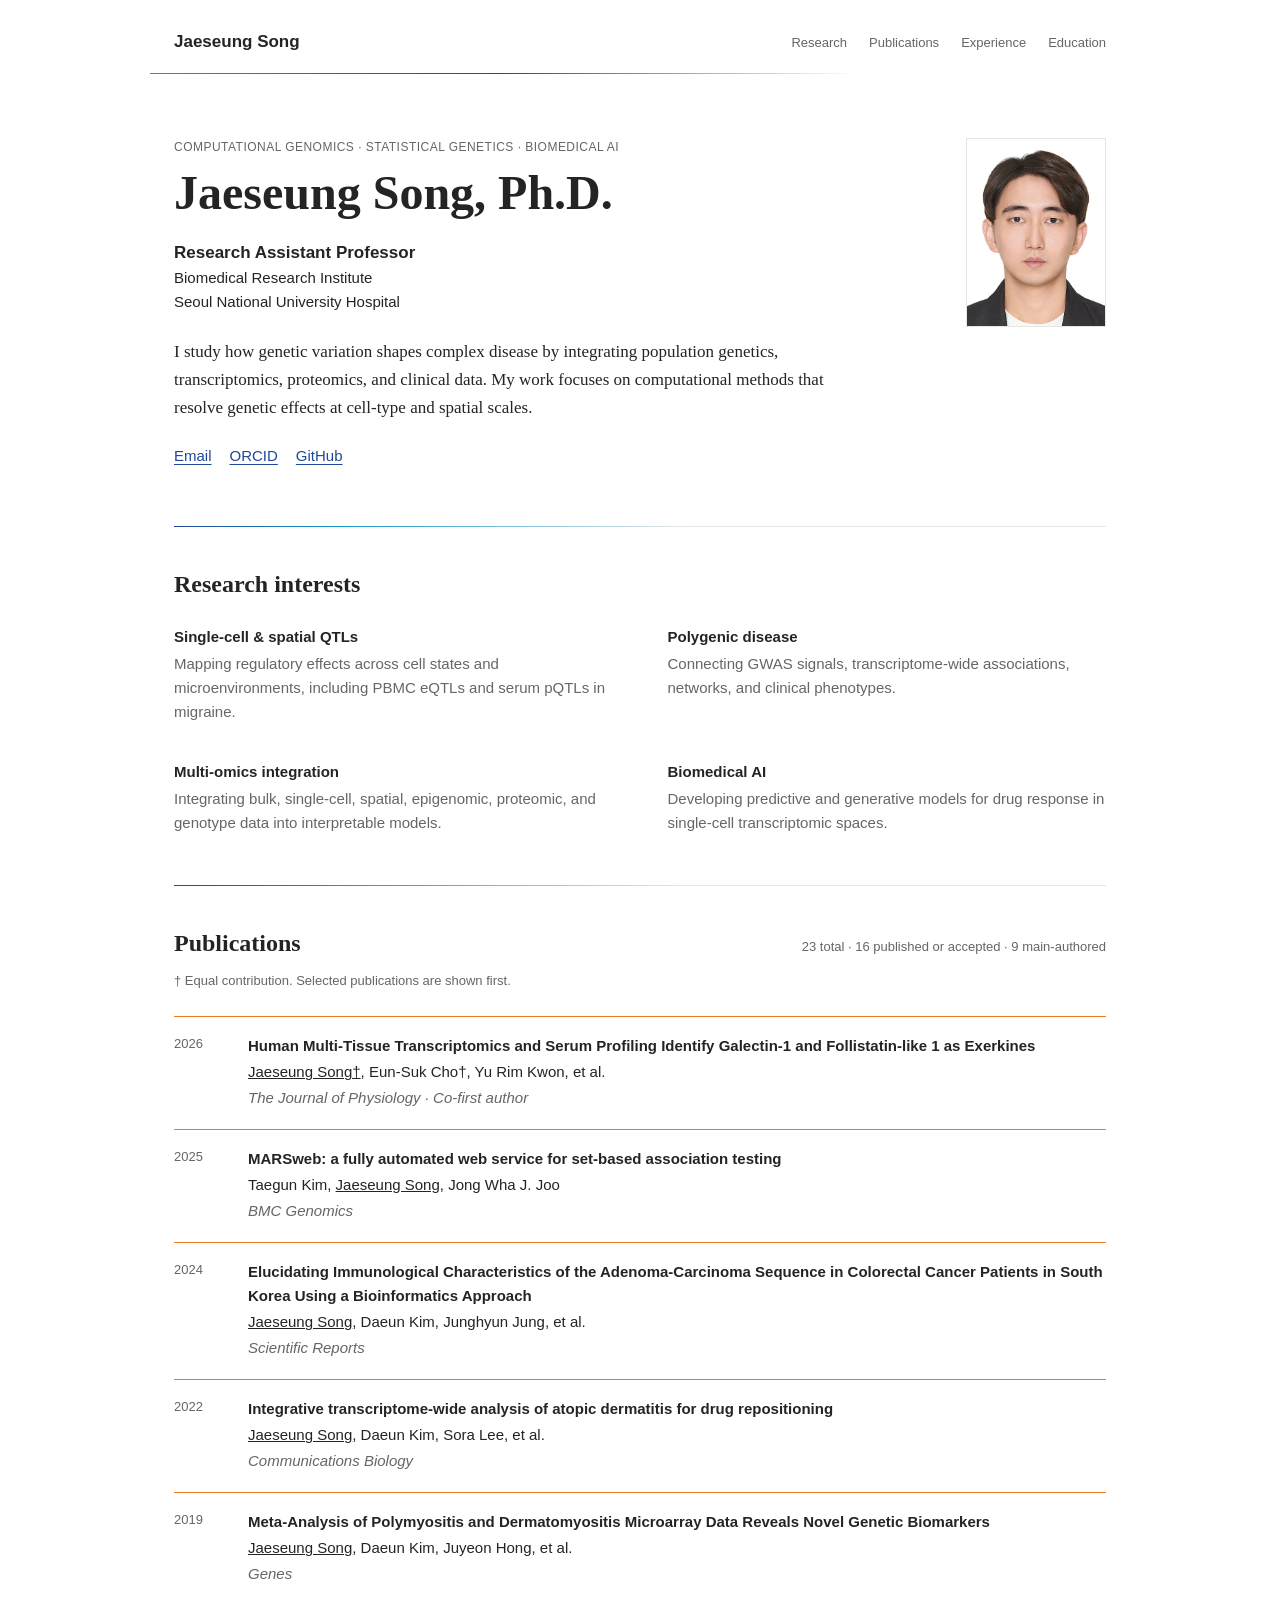
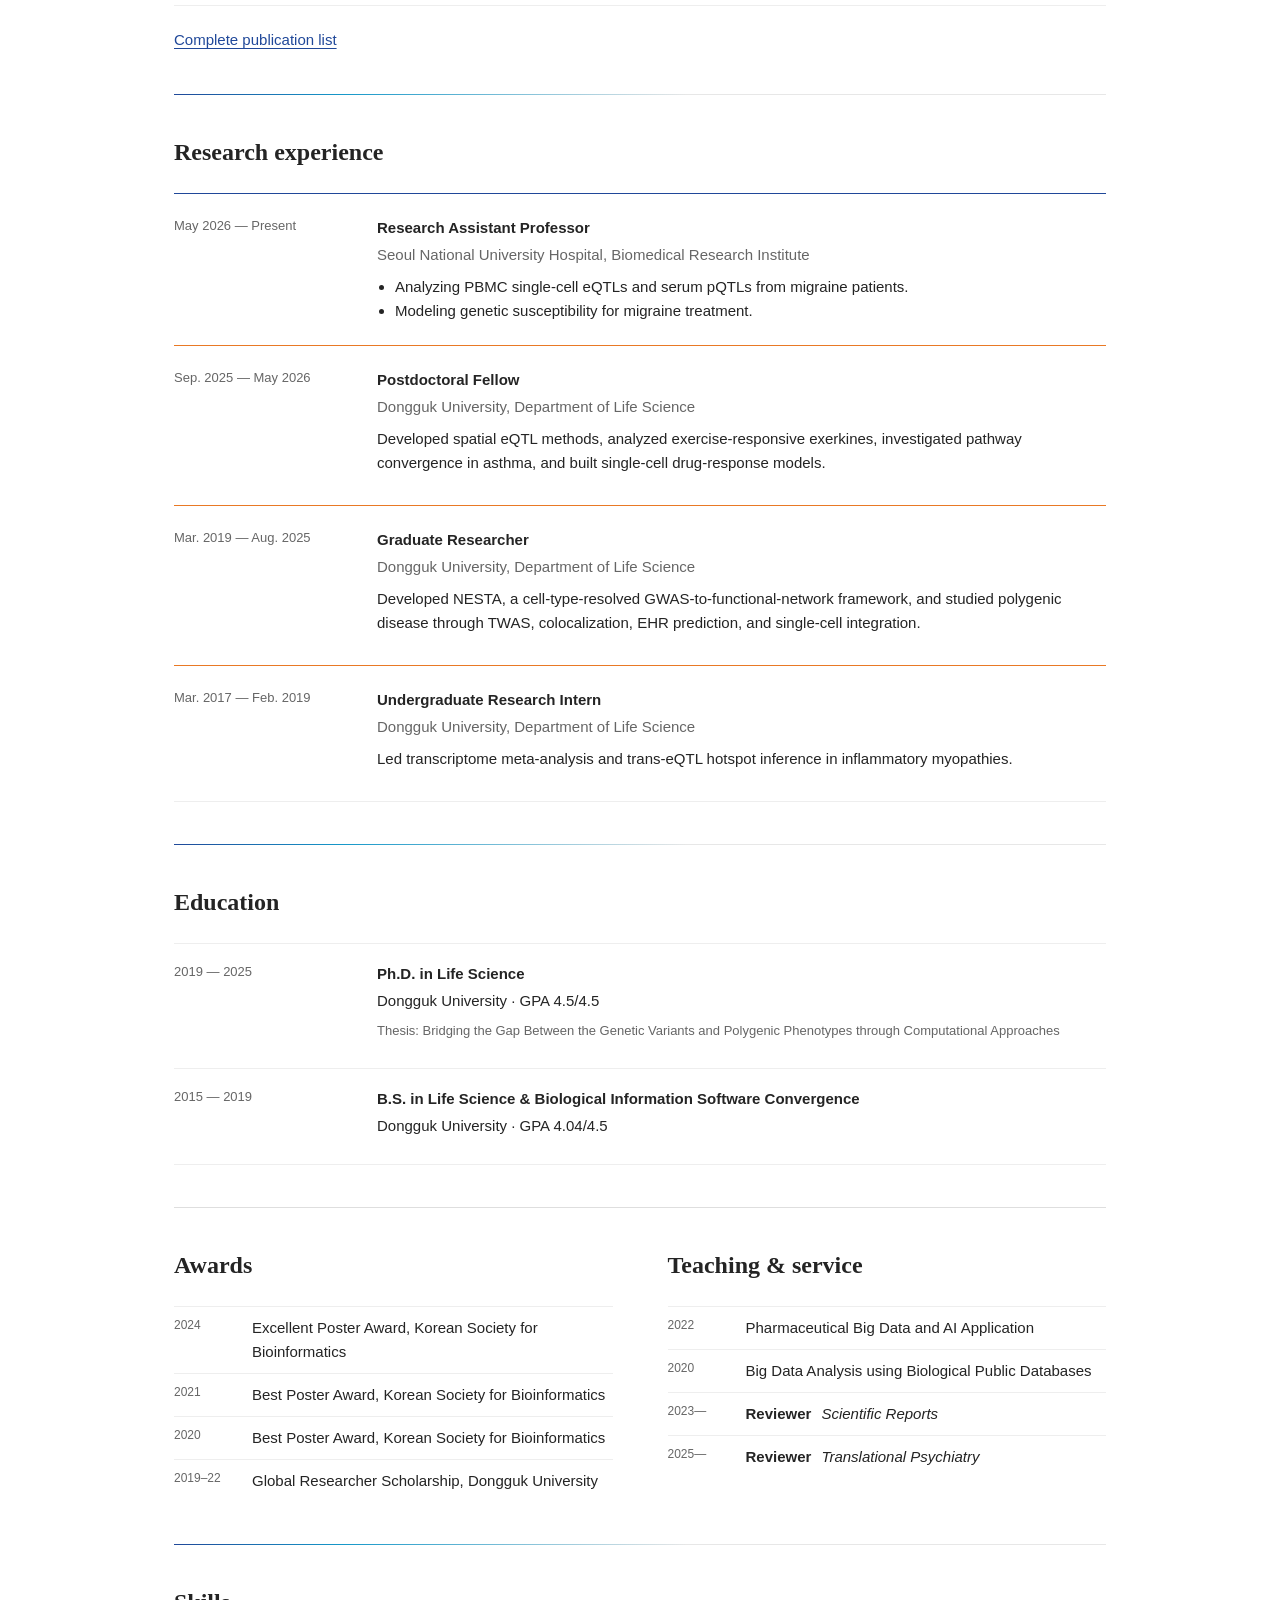
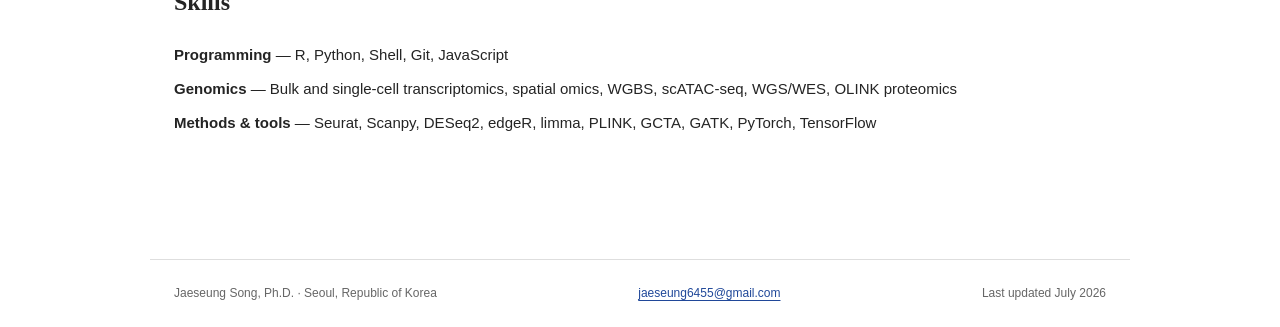
==== commit 14f1036c: "Refine CV branding and affiliation styling" ====
--- a/index.html
+++ b/index.html
@@ -7,7 +7,7 @@
   <meta name="theme-color" content="#ffffff">
   <link rel="icon" href="data:image/svg+xml,%3Csvg xmlns='http://www.w3.org/2000/svg' viewBox='0 0 64 64'%3E%3Crect width='64' height='64' fill='%232b2b2b'/%3E%3Ctext x='12' y='44' font-family='Arial' font-size='34' fill='white'%3EJS%3C/text%3E%3C/svg%3E">
   <title>Jaeseung Song, Ph.D.</title>
-  <link rel="stylesheet" href="styles.css">
+  <link rel="stylesheet" href="styles.css?v=3">
 </head>
 <body>
   <a class="skip-link" href="#content">Skip to content</a>
@@ -36,7 +36,7 @@
           <a href="https://github.com/Jaeseung-SONG" target="_blank" rel="noreferrer">GitHub</a>
         </div>
       </div>
-      <img class="profile-photo" src="profile.jpg" alt="Portrait of Jaeseung Song" width="140" height="189">
+      <img class="profile-photo" src="assets/media/identity/portrait/jaeseung-s-2026.jpg?v=3" alt="Portrait of Jaeseung Song" width="140" height="189">
     </section>
 
     <section class="section" id="research">
@@ -56,11 +56,11 @@
       </div>
       <p class="note">† Equal contribution. Selected publications are shown first.</p>
       <ol class="publication-list">
-        <li><span class="pub-year">2026</span><div><p><strong>Human Multi-Tissue Transcriptomics and Serum Profiling Identify Galectin-1 and Follistatin-like 1 as Exerkines</strong></p><p><u>Jaeseung Song†</u>, Eun-Suk Cho†, Yu Rim Kwon, et al.</p><p class="venue">The Journal of Physiology · Co-first author</p></div></li>
-        <li><span class="pub-year">2025</span><div><p><strong>MARSweb: a fully automated web service for set-based association testing</strong></p><p>Taegun Kim, <u>Jaeseung Song</u>, Jong Wha J. Joo</p><p class="venue">BMC Genomics</p></div></li>
-        <li><span class="pub-year">2024</span><div><p><strong>Elucidating Immunological Characteristics of the Adenoma-Carcinoma Sequence in Colorectal Cancer Patients in South Korea Using a Bioinformatics Approach</strong></p><p><u>Jaeseung Song</u>, Daeun Kim, Junghyun Jung, et al.</p><p class="venue">Scientific Reports</p></div></li>
-        <li><span class="pub-year">2022</span><div><p><strong>Integrative transcriptome-wide analysis of atopic dermatitis for drug repositioning</strong></p><p><u>Jaeseung Song</u>, Daeun Kim, Sora Lee, et al.</p><p class="venue">Communications Biology</p></div></li>
-        <li><span class="pub-year">2019</span><div><p><strong>Meta-Analysis of Polymyositis and Dermatomyositis Microarray Data Reveals Novel Genetic Biomarkers</strong></p><p><u>Jaeseung Song</u>, Daeun Kim, Juyeon Hong, et al.</p><p class="venue">Genes</p></div></li>
+        <li class="affiliation-dongguk"><span class="pub-year">2026</span><div><p><strong>Human Multi-Tissue Transcriptomics and Serum Profiling Identify Galectin-1 and Follistatin-like 1 as Exerkines</strong></p><p><u>Jaeseung Song†</u>, Eun-Suk Cho†, Yu Rim Kwon, et al.</p><p class="venue">The Journal of Physiology · Co-first author</p></div></li>
+        <li class="affiliation-dongguk"><span class="pub-year">2025</span><div><p><strong>MARSweb: a fully automated web service for set-based association testing</strong></p><p>Taegun Kim, <u>Jaeseung Song</u>, Jong Wha J. Joo</p><p class="venue">BMC Genomics</p></div></li>
+        <li class="affiliation-dongguk"><span class="pub-year">2024</span><div><p><strong>Elucidating Immunological Characteristics of the Adenoma-Carcinoma Sequence in Colorectal Cancer Patients in South Korea Using a Bioinformatics Approach</strong></p><p><u>Jaeseung Song</u>, Daeun Kim, Junghyun Jung, et al.</p><p class="venue">Scientific Reports</p></div></li>
+        <li class="affiliation-dongguk"><span class="pub-year">2022</span><div><p><strong>Integrative transcriptome-wide analysis of atopic dermatitis for drug repositioning</strong></p><p><u>Jaeseung Song</u>, Daeun Kim, Sora Lee, et al.</p><p class="venue">Communications Biology</p></div></li>
+        <li class="affiliation-dongguk"><span class="pub-year">2019</span><div><p><strong>Meta-Analysis of Polymyositis and Dermatomyositis Microarray Data Reveals Novel Genetic Biomarkers</strong></p><p><u>Jaeseung Song</u>, Daeun Kim, Juyeon Hong, et al.</p><p class="venue">Genes</p></div></li>
       </ol>
 
       <details>
@@ -102,10 +102,10 @@
     <section class="section" id="experience">
       <h2>Research experience</h2>
       <div class="entries">
-        <article><div class="entry-date">May 2026 — Present</div><div><h3>Research Assistant Professor</h3><p class="institution">Seoul National University Hospital, Biomedical Research Institute</p><ul><li>Analyzing PBMC single-cell eQTLs and serum pQTLs from migraine patients.</li><li>Modeling genetic susceptibility for migraine treatment.</li></ul></div></article>
-        <article><div class="entry-date">Sep. 2025 — May 2026</div><div><h3>Postdoctoral Fellow</h3><p class="institution">Dongguk University, Department of Life Science</p><p>Developed spatial eQTL methods, analyzed exercise-responsive exerkines, investigated pathway convergence in asthma, and built single-cell drug-response models.</p></div></article>
-        <article><div class="entry-date">Mar. 2019 — Aug. 2025</div><div><h3>Graduate Researcher</h3><p class="institution">Dongguk University, Department of Life Science</p><p>Developed NESTA, a cell-type-resolved GWAS-to-functional-network framework, and studied polygenic disease through TWAS, colocalization, EHR prediction, and single-cell integration.</p></div></article>
-        <article><div class="entry-date">Mar. 2017 — Feb. 2019</div><div><h3>Undergraduate Research Intern</h3><p class="institution">Dongguk University, Department of Life Science</p><p>Led transcriptome meta-analysis and trans-eQTL hotspot inference in inflammatory myopathies.</p></div></article>
+        <article class="affiliation-snuh"><div class="entry-date">May 2026 — Present</div><div><h3>Research Assistant Professor</h3><p class="institution">Seoul National University Hospital, Biomedical Research Institute</p><ul><li>Analyzing PBMC single-cell eQTLs and serum pQTLs from migraine patients.</li><li>Modeling genetic susceptibility for migraine treatment.</li></ul></div></article>
+        <article class="affiliation-dongguk"><div class="entry-date">Sep. 2025 — May 2026</div><div><h3>Postdoctoral Fellow</h3><p class="institution">Dongguk University, Department of Life Science</p><p>Developed spatial eQTL methods, analyzed exercise-responsive exerkines, investigated pathway convergence in asthma, and built single-cell drug-response models.</p></div></article>
+        <article class="affiliation-dongguk"><div class="entry-date">Mar. 2019 — Aug. 2025</div><div><h3>Graduate Researcher</h3><p class="institution">Dongguk University, Department of Life Science</p><p>Developed NESTA, a cell-type-resolved GWAS-to-functional-network framework, and studied polygenic disease through TWAS, colocalization, EHR prediction, and single-cell integration.</p></div></article>
+        <article class="affiliation-dongguk"><div class="entry-date">Mar. 2017 — Feb. 2019</div><div><h3>Undergraduate Research Intern</h3><p class="institution">Dongguk University, Department of Life Science</p><p>Led transcriptome meta-analysis and trans-eQTL hotspot inference in inflammatory myopathies.</p></div></article>
       </div>
     </section>
 
@@ -119,7 +119,7 @@
 
     <div class="lower-grid">
       <section class="section"><h2>Awards</h2><ul class="simple-list"><li><span>2024</span>Excellent Poster Award, Korean Society for Bioinformatics</li><li><span>2021</span>Best Poster Award, Korean Society for Bioinformatics</li><li><span>2020</span>Best Poster Award, Korean Society for Bioinformatics</li><li><span>2019–22</span>Global Researcher Scholarship, Dongguk University</li></ul></section>
-      <section class="section"><h2>Teaching & service</h2><ul class="simple-list"><li><span>2022</span>Pharmaceutical Big Data and AI Application</li><li><span>2020</span>Big Data Analysis using Biological Public Databases</li><li><span>2023—</span>Reviewer, <em>Scientific Reports</em></li><li><span>2025—</span>Reviewer, <em>Translational Psychiatry</em></li></ul></section>
+      <section class="section"><h2>Teaching & service</h2><ul class="simple-list"><li><span>2022</span>Pharmaceutical Big Data and AI Application</li><li><span>2020</span>Big Data Analysis using Biological Public Databases</li><li class="service-entry"><span>2023—</span><span><strong>Reviewer</strong><em>Scientific Reports</em></span></li><li class="service-entry"><span>2025—</span><span><strong>Reviewer</strong><em>Translational Psychiatry</em></span></li></ul></section>
     </div>
 
     <section class="section skills"><h2>Skills</h2><p><strong>Programming</strong> — R, Python, Shell, Git, JavaScript</p><p><strong>Genomics</strong> — Bulk and single-cell transcriptomics, spatial omics, WGBS, scATAC-seq, WGS/WES, OLINK proteomics</p><p><strong>Methods & tools</strong> — Seurat, Scanpy, DESeq2, edgeR, limma, PLINK, GCTA, GATK, PyTorch, TensorFlow</p></section>
--- a/styles.css
+++ b/styles.css
@@ -2,7 +2,10 @@
   --text: #242424;
   --muted: #666;
   --line: #dedede;
-  --link: #315b75;
+  --brand-blue: #204899;
+  --brand-sky: #1698c9;
+  --dongguk-orange: #e97925;
+  --link: var(--brand-blue);
   --paper: #fff;
   --max: 980px;
 }
@@ -11,11 +14,11 @@
 html { scroll-behavior: smooth; }
 body { margin: 0; background: var(--paper); color: var(--text); font-family: Arial, Helvetica, sans-serif; font-size: 15px; line-height: 1.6; }
 a { color: var(--link); text-decoration-thickness: 1px; text-underline-offset: 3px; }
-a:hover { color: #17384c; }
+a:hover { color: var(--brand-sky); }
 .skip-link { position: absolute; left: -9999px; }
 .skip-link:focus { left: 1rem; top: 1rem; background: #fff; padding: .5rem; z-index: 10; }
 
-.site-header { max-width: var(--max); margin: 0 auto; padding: 28px 24px 18px; display: flex; justify-content: space-between; align-items: baseline; border-bottom: 1px solid var(--line); }
+.site-header { max-width: var(--max); margin: 0 auto; padding: 28px 24px 18px; display: flex; justify-content: space-between; align-items: baseline; border-bottom: 1px solid transparent; border-image: linear-gradient(90deg, var(--brand-sky), var(--brand-blue), transparent 72%) 1; }
 .name { color: var(--text); font-size: 17px; font-weight: 700; text-decoration: none; }
 nav { display: flex; gap: 22px; }
 nav a { color: var(--muted); font-size: 13px; text-decoration: none; }
@@ -30,7 +33,7 @@
 .links { display: flex; gap: 18px; margin-top: 22px; }
 .profile-photo { width: 140px; height: 189px; object-fit: cover; border: 1px solid #e5e5e5; }
 
-.section { padding: 42px 0; border-top: 1px solid var(--line); }
+.section { padding: 42px 0; border-top: 1px solid transparent; border-image: linear-gradient(90deg, var(--brand-blue), var(--brand-sky) 18%, #e7e7e7 55%) 1; }
 h2 { margin: 0 0 26px; font-family: Georgia, 'Times New Roman', serif; font-size: 24px; line-height: 1.25; }
 h3 { margin: 0 0 3px; font-size: 15px; }
 p { margin: 0 0 8px; }
@@ -43,6 +46,8 @@
 
 .publication-list { list-style: none; padding: 0; margin: 0; }
 .publication-list li { display: grid; grid-template-columns: 58px 1fr; gap: 16px; padding: 17px 0; border-top: 1px solid #eee; }
+.publication-list li.affiliation-snuh { border-top-color: var(--brand-blue); }
+.publication-list li.affiliation-dongguk { border-top-color: var(--dongguk-orange); }
 .publication-list li:last-child { border-bottom: 1px solid #eee; }
 .publication-list p { margin: 0 0 2px; }
 .pub-year { color: var(--muted); font-size: 13px; }
@@ -56,6 +61,8 @@
 .full-list li { margin-bottom: 11px; }
 
 .entries article { display: grid; grid-template-columns: 175px 1fr; gap: 28px; padding: 22px 0; border-top: 1px solid #eee; }
+.entries article.affiliation-snuh { border-top-color: var(--brand-blue); }
+.entries article.affiliation-dongguk { border-top-color: var(--dongguk-orange); }
 .entries article:last-child { border-bottom: 1px solid #eee; }
 .entry-date { color: var(--muted); font-size: 13px; }
 .institution { color: var(--muted); }
@@ -66,6 +73,9 @@
 .simple-list { list-style: none; padding: 0; margin: 0; }
 .simple-list li { display: grid; grid-template-columns: 68px 1fr; gap: 10px; padding: 9px 0; border-top: 1px solid #eee; }
 .simple-list span { color: var(--muted); font-size: 12px; }
+.simple-list .service-entry > span:last-child { display: flex; align-items: baseline; gap: 10px; color: var(--text); font-size: inherit; min-width: 0; }
+.service-entry strong { min-width: 58px; font-weight: 600; }
+.service-entry em { white-space: nowrap; }
 .skills p { margin-bottom: 10px; }
 
 footer { max-width: var(--max); margin: 0 auto; padding: 24px; border-top: 1px solid var(--line); color: var(--muted); font-size: 12px; display: flex; justify-content: space-between; gap: 20px; }
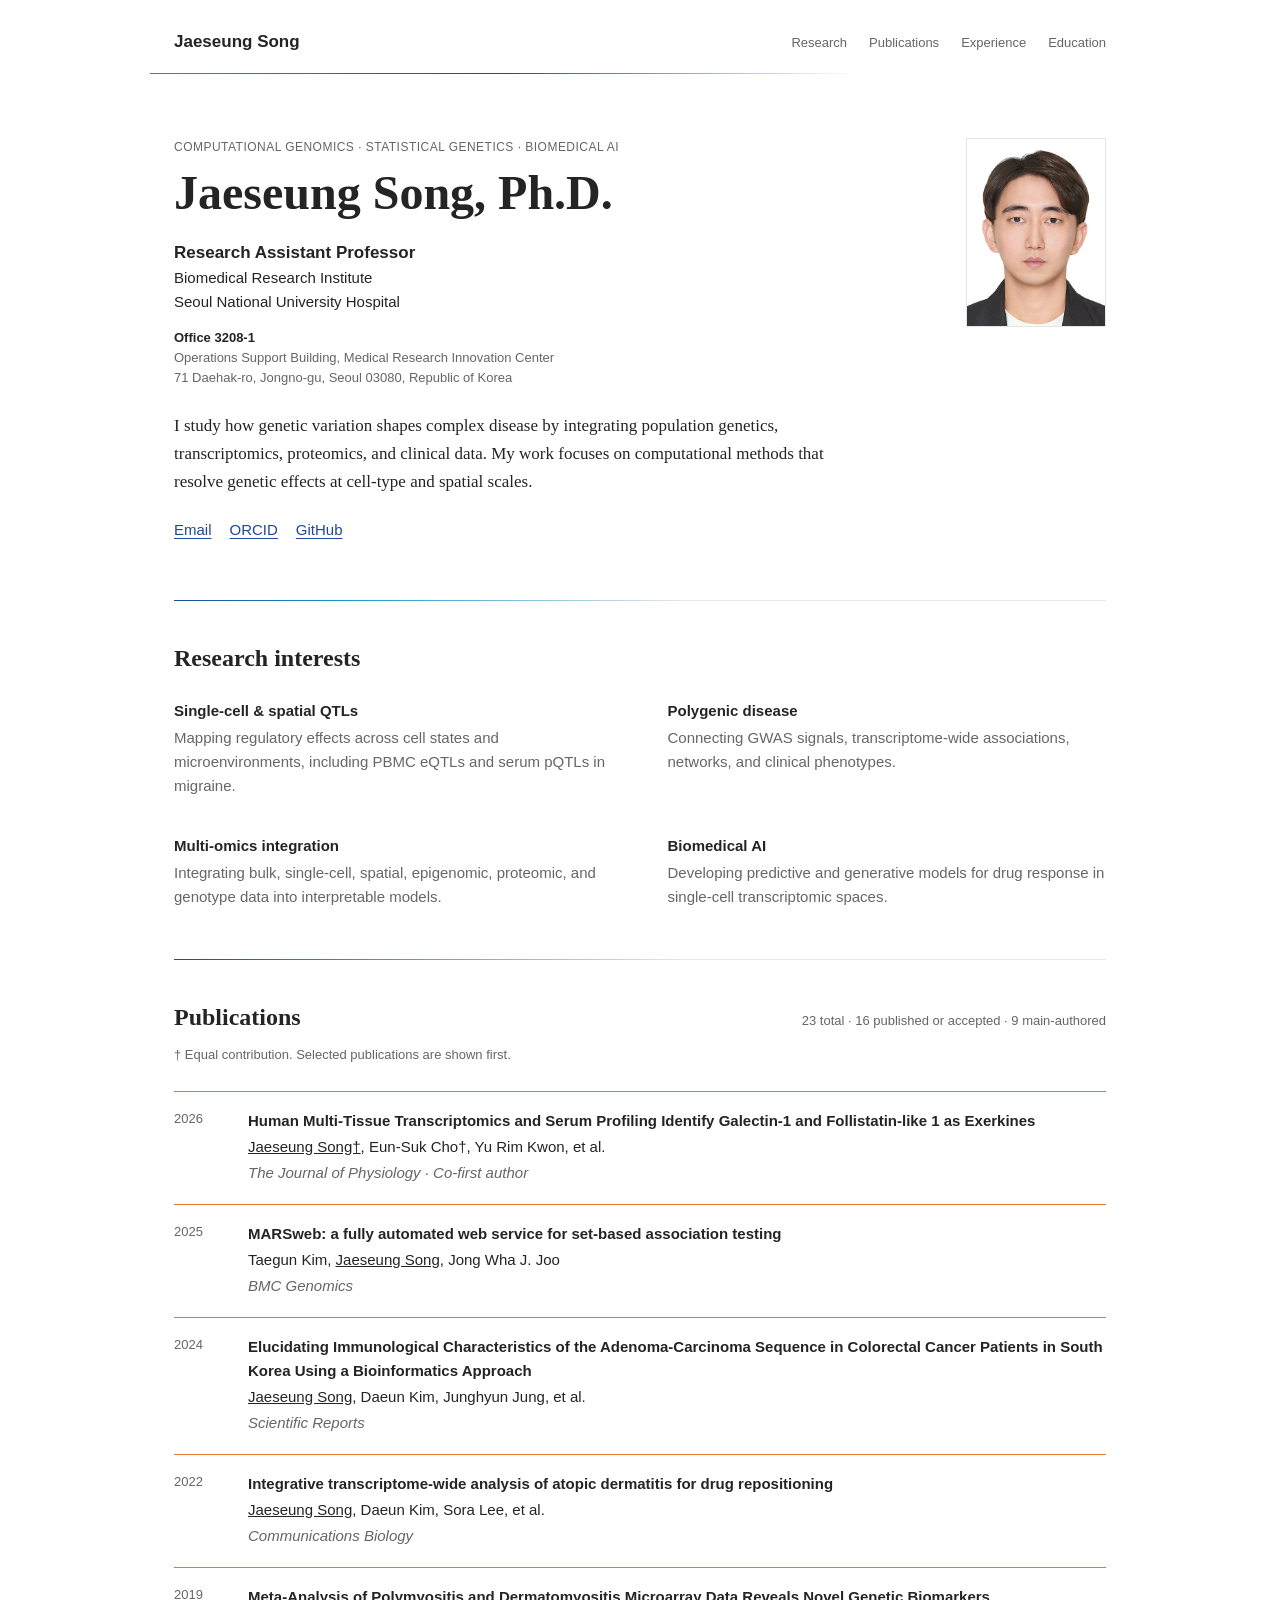
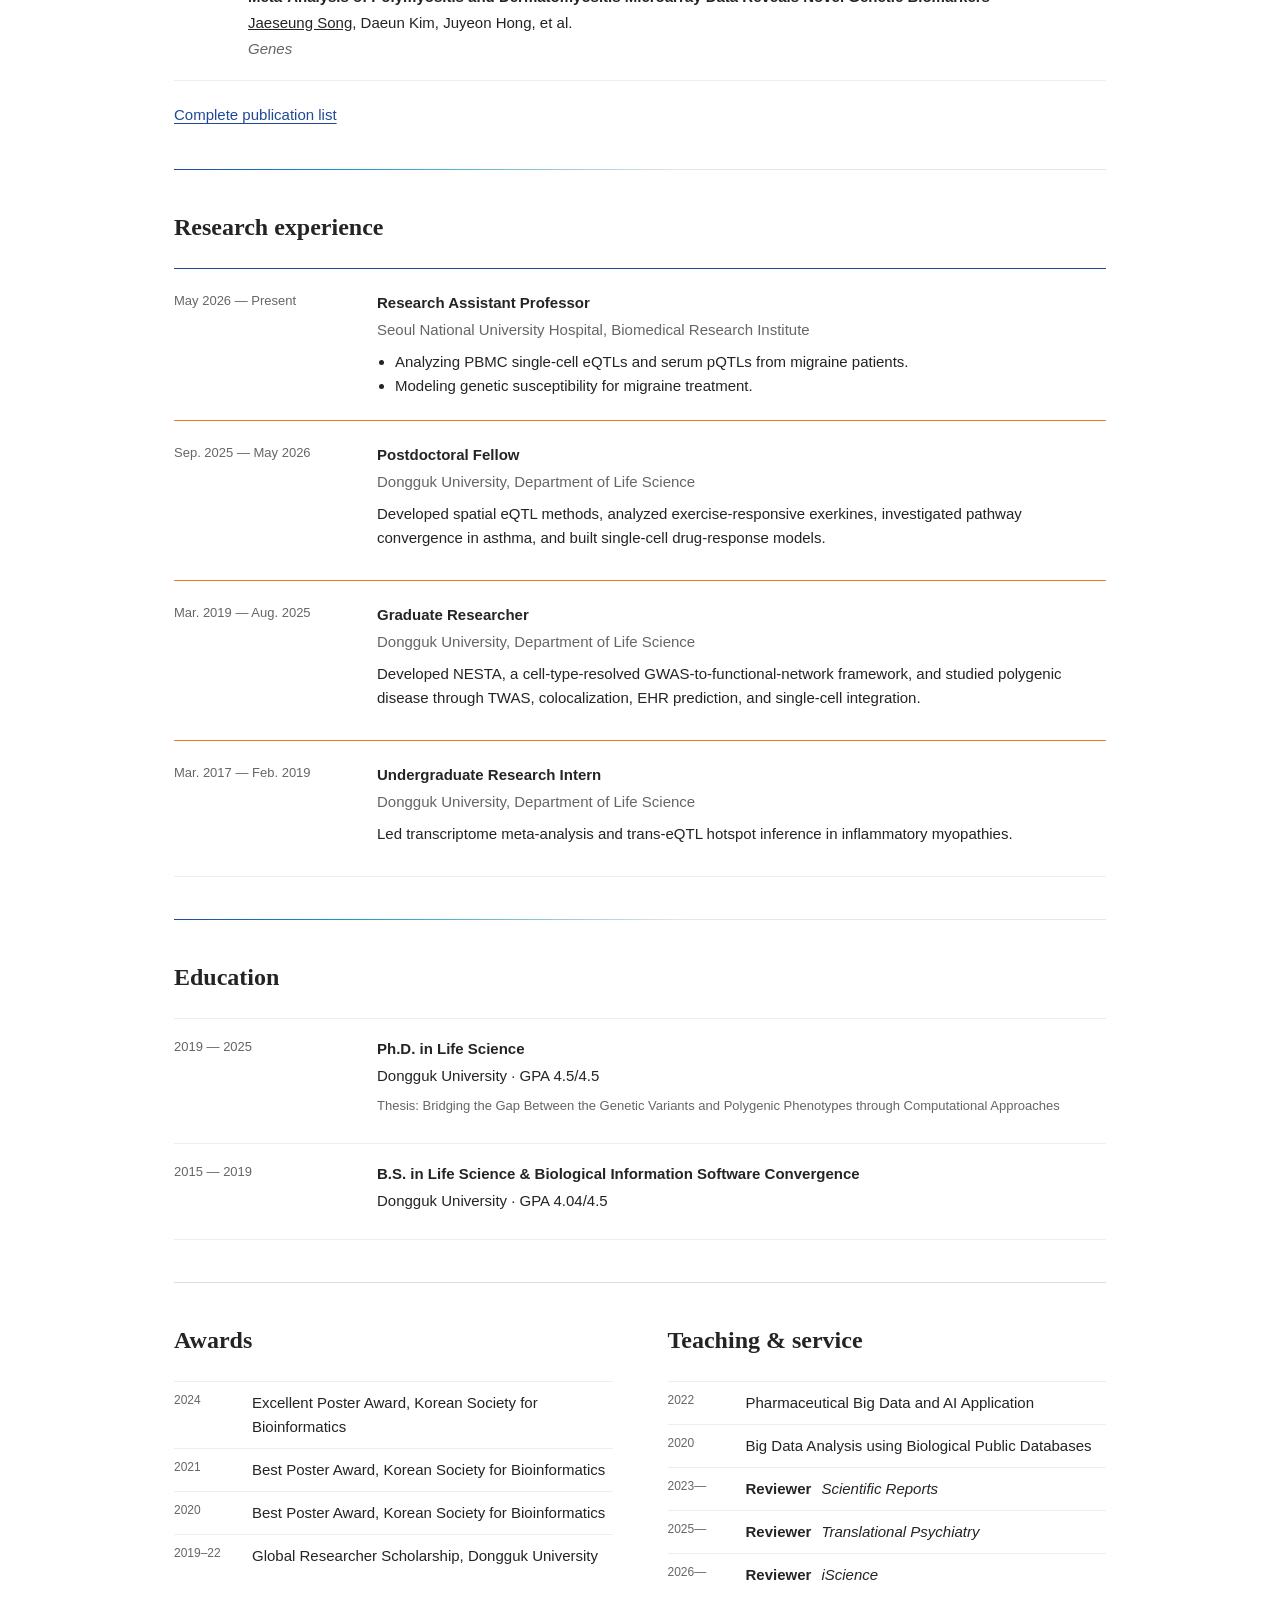
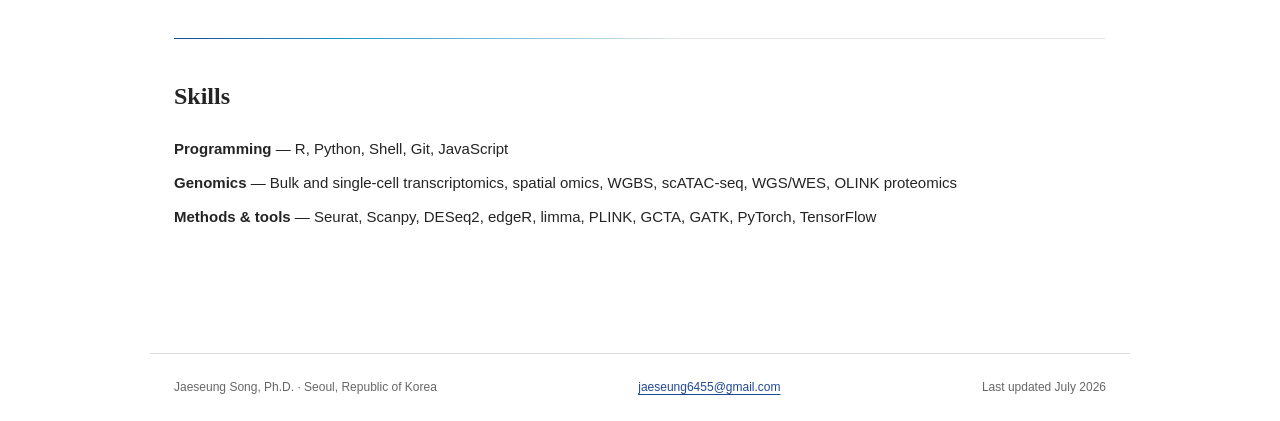
==== commit bf8b768a: "Add office address and iScience service" ====
--- a/index.html
+++ b/index.html
@@ -29,6 +29,7 @@
         <h1>Jaeseung Song, Ph.D.</h1>
         <p class="position">Research Assistant Professor</p>
         <p>Biomedical Research Institute<br>Seoul National University Hospital</p>
+        <p class="office-address"><span>Office 3208-1</span><br>Operations Support Building, Medical Research Innovation Center<br>71 Daehak-ro, Jongno-gu, Seoul 03080, Republic of Korea</p>
         <p class="summary">I study how genetic variation shapes complex disease by integrating population genetics, transcriptomics, proteomics, and clinical data. My work focuses on computational methods that resolve genetic effects at cell-type and spatial scales.</p>
         <div class="links">
           <a href="mailto:jaeseung6455@gmail.com">Email</a>
@@ -119,7 +120,7 @@
 
     <div class="lower-grid">
       <section class="section"><h2>Awards</h2><ul class="simple-list"><li><span>2024</span>Excellent Poster Award, Korean Society for Bioinformatics</li><li><span>2021</span>Best Poster Award, Korean Society for Bioinformatics</li><li><span>2020</span>Best Poster Award, Korean Society for Bioinformatics</li><li><span>2019–22</span>Global Researcher Scholarship, Dongguk University</li></ul></section>
-      <section class="section"><h2>Teaching & service</h2><ul class="simple-list"><li><span>2022</span>Pharmaceutical Big Data and AI Application</li><li><span>2020</span>Big Data Analysis using Biological Public Databases</li><li class="service-entry"><span>2023—</span><span><strong>Reviewer</strong><em>Scientific Reports</em></span></li><li class="service-entry"><span>2025—</span><span><strong>Reviewer</strong><em>Translational Psychiatry</em></span></li></ul></section>
+      <section class="section"><h2>Teaching & service</h2><ul class="simple-list"><li><span>2022</span>Pharmaceutical Big Data and AI Application</li><li><span>2020</span>Big Data Analysis using Biological Public Databases</li><li class="service-entry"><span>2023—</span><span><strong>Reviewer</strong><em>Scientific Reports</em></span></li><li class="service-entry"><span>2025—</span><span><strong>Reviewer</strong><em>Translational Psychiatry</em></span></li><li class="service-entry"><span>2026—</span><span><strong>Reviewer</strong><em>iScience</em></span></li></ul></section>
     </div>
 
     <section class="section skills"><h2>Skills</h2><p><strong>Programming</strong> — R, Python, Shell, Git, JavaScript</p><p><strong>Genomics</strong> — Bulk and single-cell transcriptomics, spatial omics, WGBS, scATAC-seq, WGS/WES, OLINK proteomics</p><p><strong>Methods & tools</strong> — Seurat, Scanpy, DESeq2, edgeR, limma, PLINK, GCTA, GATK, PyTorch, TensorFlow</p></section>
--- a/styles.css
+++ b/styles.css
@@ -29,6 +29,8 @@
 .kicker { margin: 0 0 8px; color: var(--muted); font-size: 12px; letter-spacing: .04em; text-transform: uppercase; }
 h1 { margin: 0 0 5px; font-family: Georgia, 'Times New Roman', serif; font-size: clamp(34px, 5vw, 48px); line-height: 1.15; font-weight: 600; }
 .position { font-size: 17px; font-weight: 700; margin: 18px 0 0; }
+.office-address { margin-top: 14px; color: var(--muted); font-size: 13px; line-height: 1.55; }
+.office-address span { color: var(--text); font-weight: 600; }
 .summary { max-width: 690px; margin: 24px 0 0; font-family: Georgia, 'Times New Roman', serif; font-size: 17px; line-height: 1.65; }
 .links { display: flex; gap: 18px; margin-top: 22px; }
 .profile-photo { width: 140px; height: 189px; object-fit: cover; border: 1px solid #e5e5e5; }
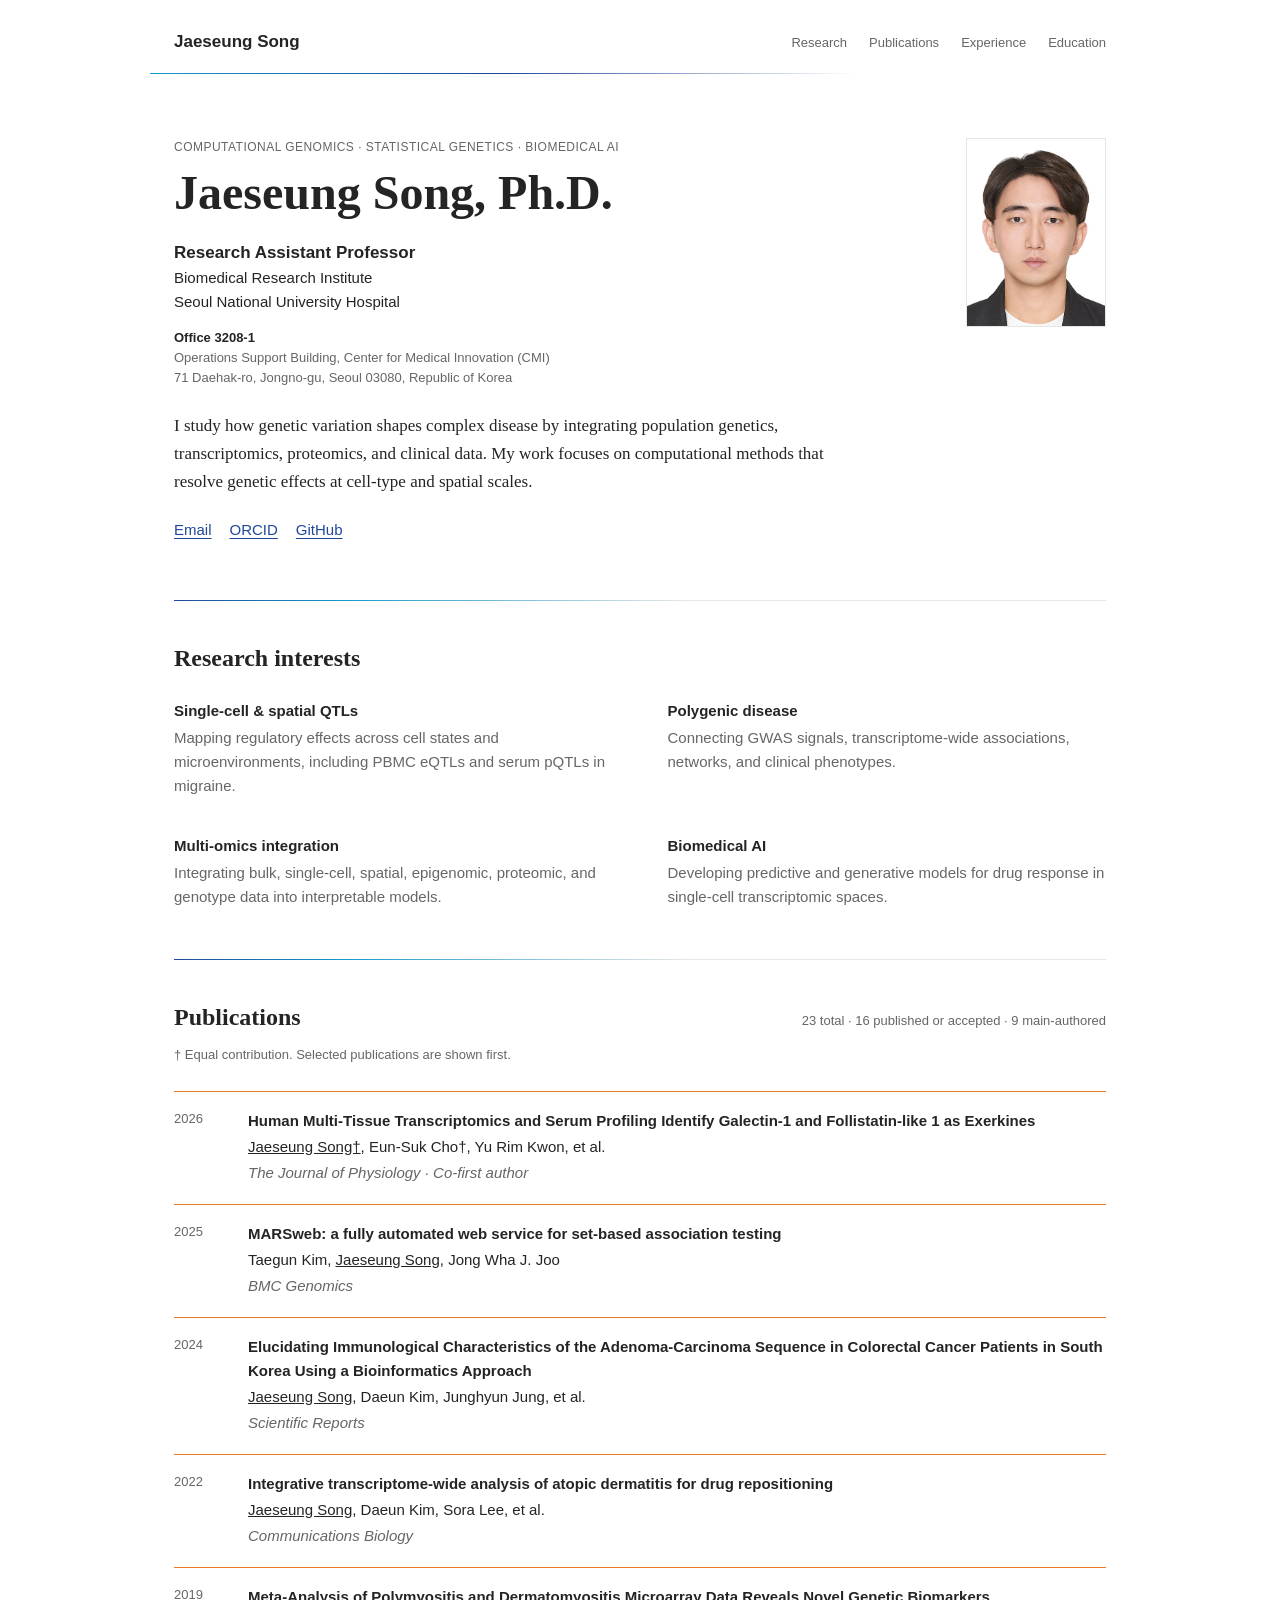
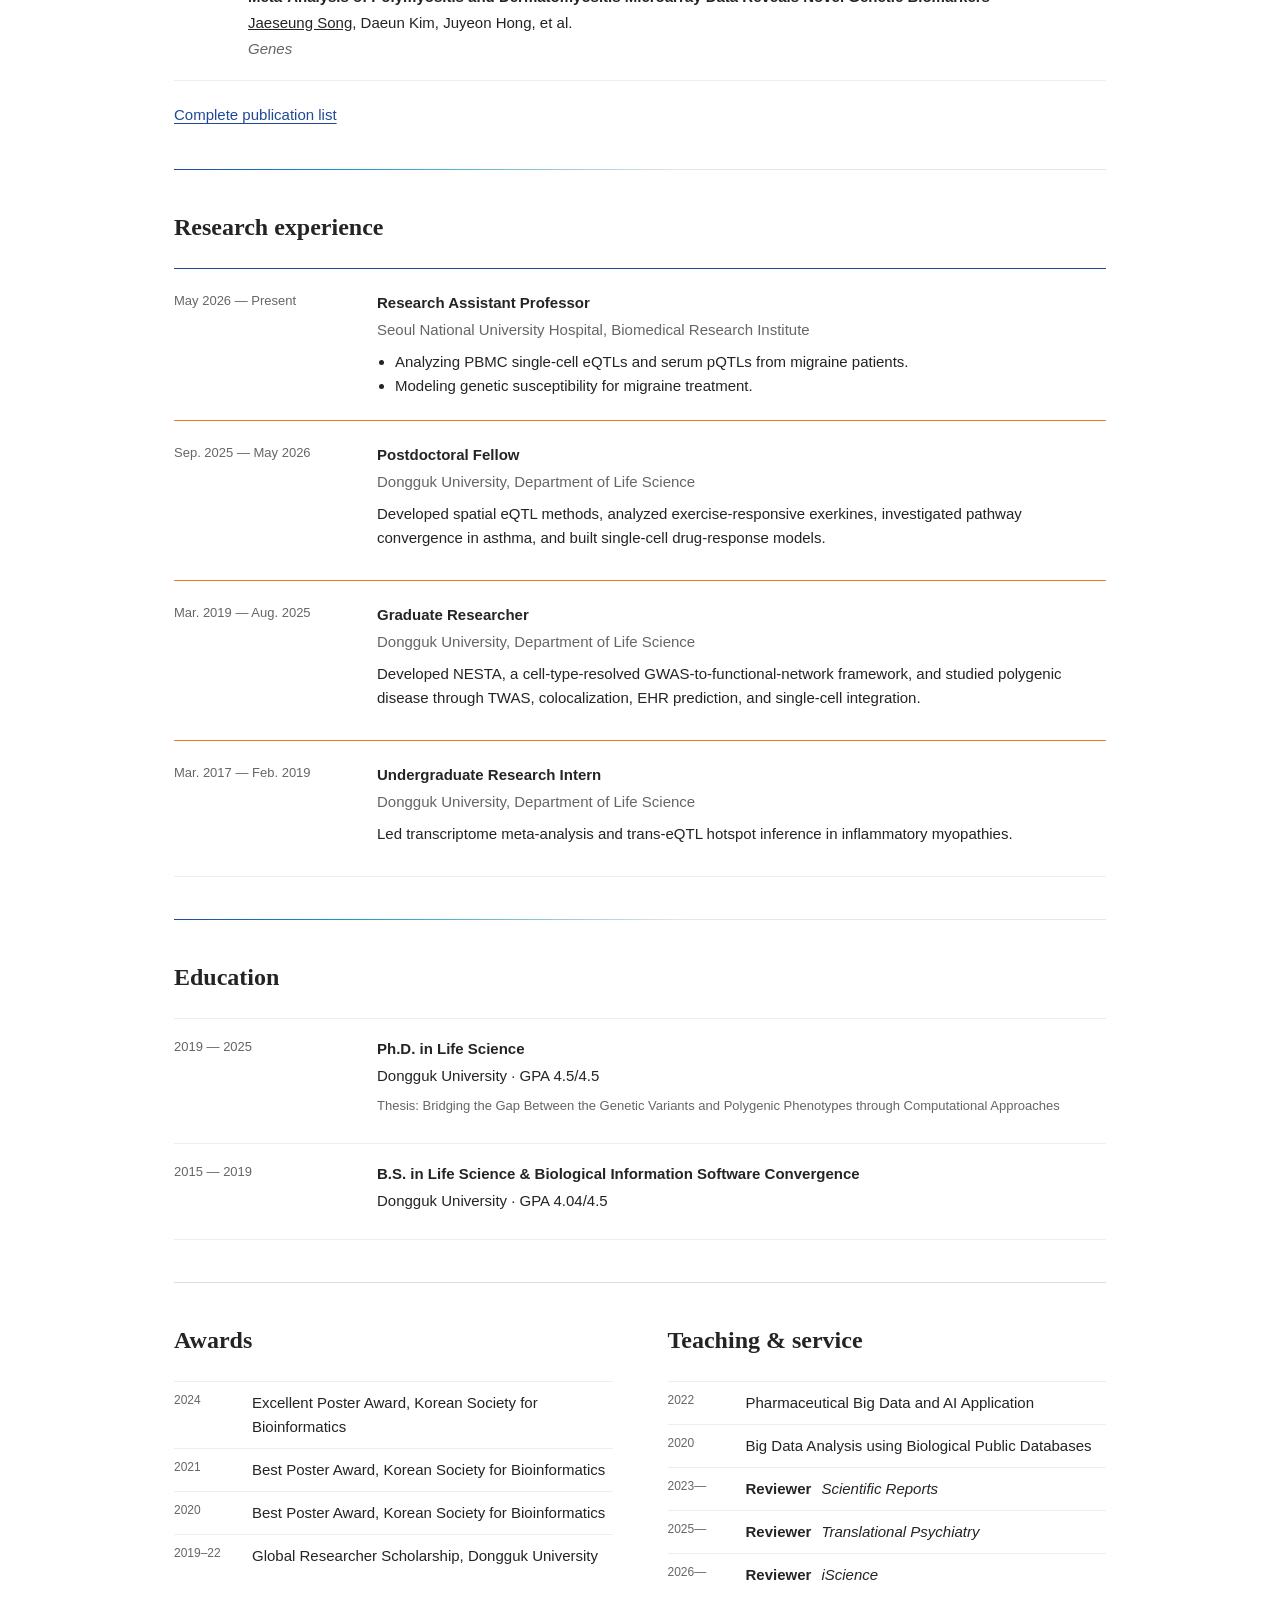
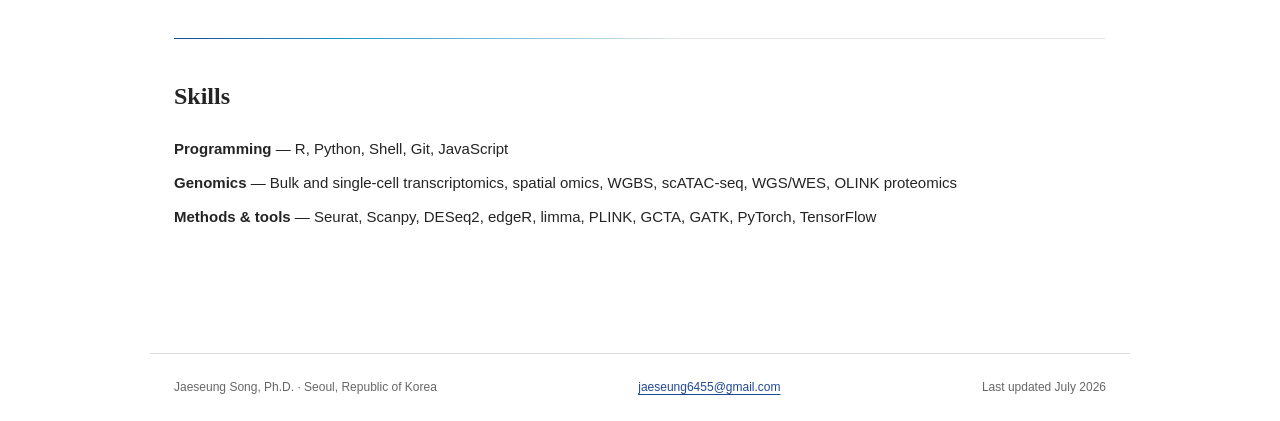
==== commit 0a23c629: "Use official CMI office name" ====
--- a/index.html
+++ b/index.html
@@ -29,7 +29,7 @@
         <h1>Jaeseung Song, Ph.D.</h1>
         <p class="position">Research Assistant Professor</p>
         <p>Biomedical Research Institute<br>Seoul National University Hospital</p>
-        <p class="office-address"><span>Office 3208-1</span><br>Operations Support Building, Medical Research Innovation Center<br>71 Daehak-ro, Jongno-gu, Seoul 03080, Republic of Korea</p>
+        <p class="office-address"><span>Office 3208-1</span><br>Operations Support Building, Center for Medical Innovation (CMI)<br>71 Daehak-ro, Jongno-gu, Seoul 03080, Republic of Korea</p>
         <p class="summary">I study how genetic variation shapes complex disease by integrating population genetics, transcriptomics, proteomics, and clinical data. My work focuses on computational methods that resolve genetic effects at cell-type and spatial scales.</p>
         <div class="links">
           <a href="mailto:jaeseung6455@gmail.com">Email</a>
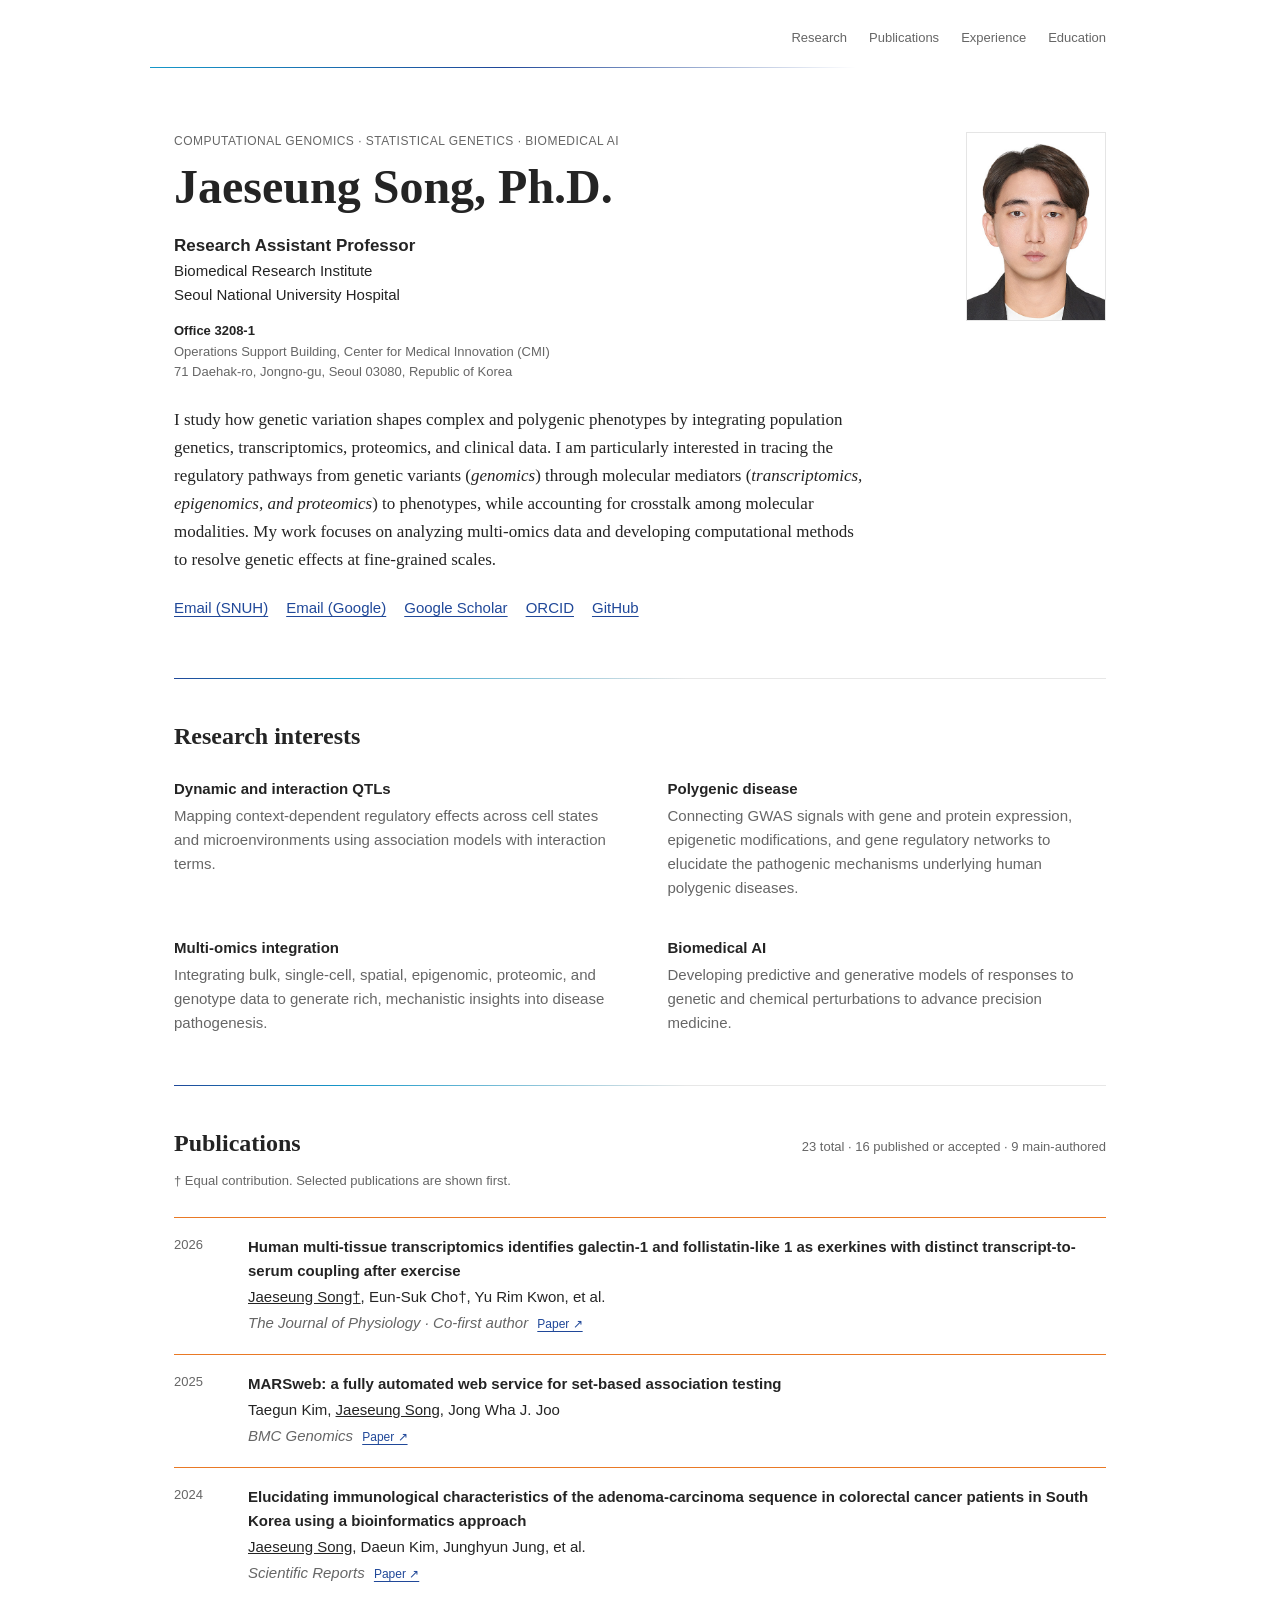
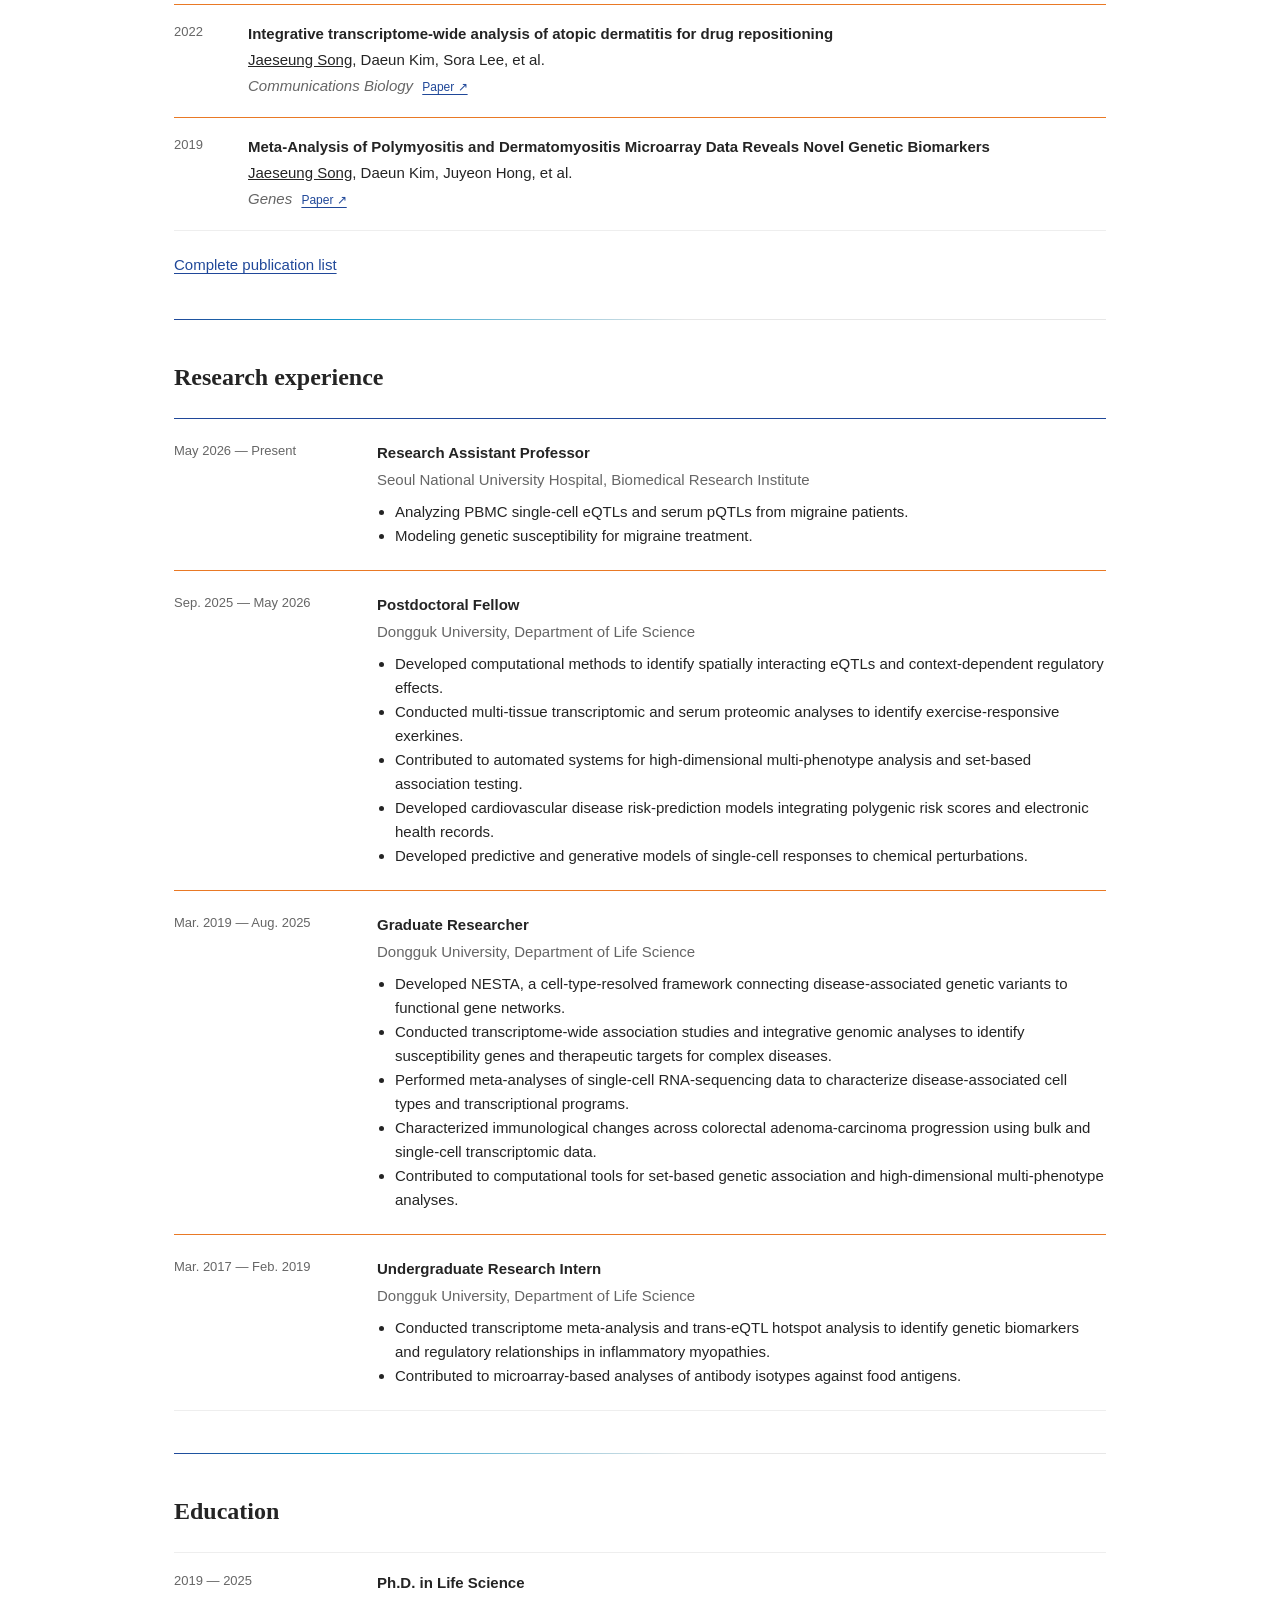
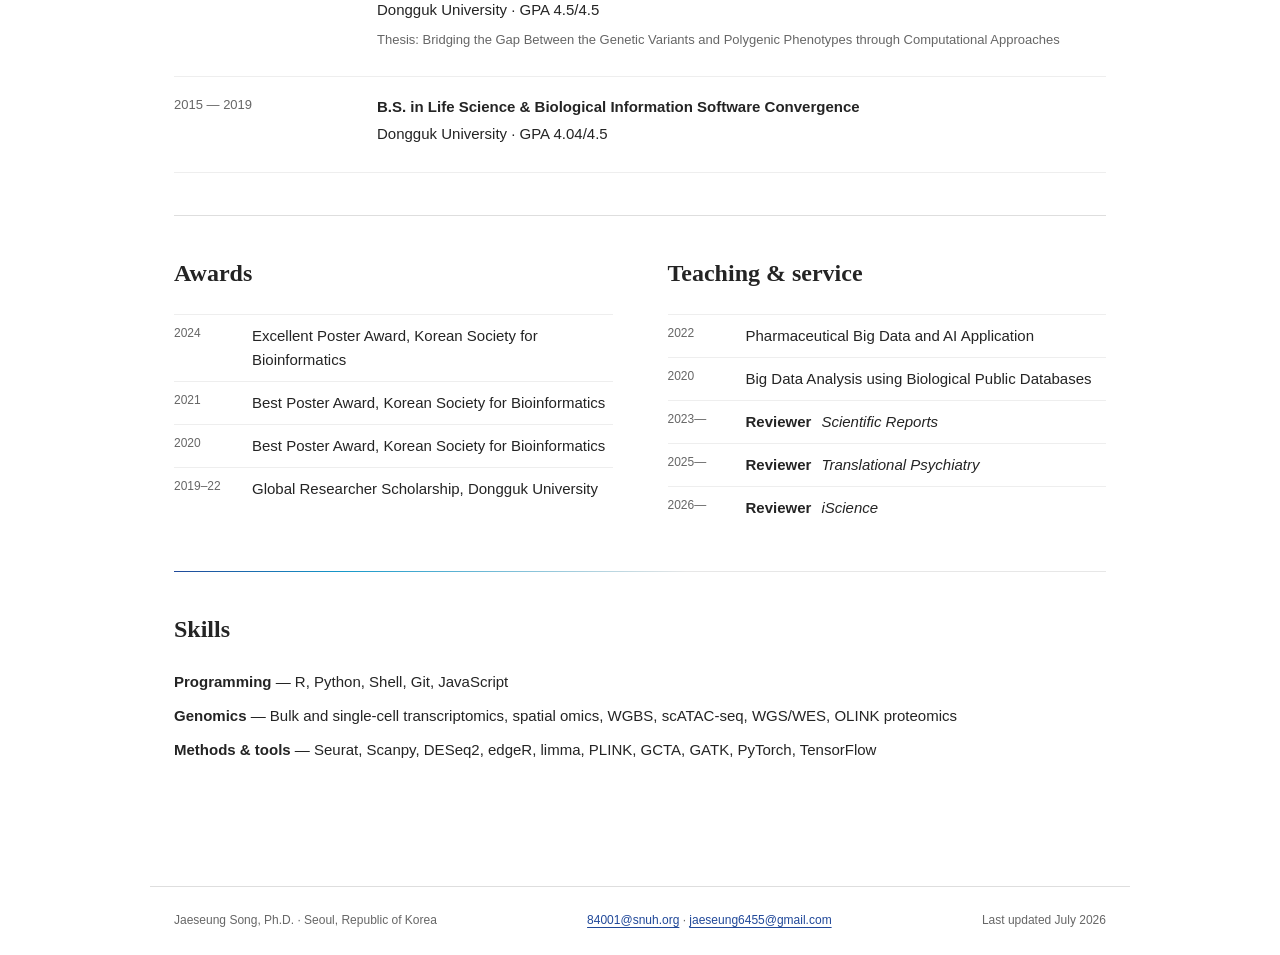
==== commit a59c5b3e: "Expand CV content and publication links" ====
--- a/index.html
+++ b/index.html
@@ -7,13 +7,12 @@
   <meta name="theme-color" content="#ffffff">
   <link rel="icon" href="data:image/svg+xml,%3Csvg xmlns='http://www.w3.org/2000/svg' viewBox='0 0 64 64'%3E%3Crect width='64' height='64' fill='%232b2b2b'/%3E%3Ctext x='12' y='44' font-family='Arial' font-size='34' fill='white'%3EJS%3C/text%3E%3C/svg%3E">
   <title>Jaeseung Song, Ph.D.</title>
-  <link rel="stylesheet" href="styles.css?v=3">
+  <link rel="stylesheet" href="styles.css?v=4">
 </head>
 <body>
   <a class="skip-link" href="#content">Skip to content</a>
 
   <header class="site-header">
-    <a class="name" href="#top">Jaeseung Song</a>
     <nav aria-label="Main navigation">
       <a href="#research">Research</a>
       <a href="#publications">Publications</a>
@@ -30,9 +29,11 @@
         <p class="position">Research Assistant Professor</p>
         <p>Biomedical Research Institute<br>Seoul National University Hospital</p>
         <p class="office-address"><span>Office 3208-1</span><br>Operations Support Building, Center for Medical Innovation (CMI)<br>71 Daehak-ro, Jongno-gu, Seoul 03080, Republic of Korea</p>
-        <p class="summary">I study how genetic variation shapes complex disease by integrating population genetics, transcriptomics, proteomics, and clinical data. My work focuses on computational methods that resolve genetic effects at cell-type and spatial scales.</p>
+        <p class="summary">I study how genetic variation shapes complex and polygenic phenotypes by integrating population genetics, transcriptomics, proteomics, and clinical data. I am particularly interested in tracing the regulatory pathways from genetic variants (<em>genomics</em>) through molecular mediators (<em>transcriptomics, epigenomics, and proteomics</em>) to phenotypes, while accounting for crosstalk among molecular modalities. My work focuses on analyzing multi-omics data and developing computational methods to resolve genetic effects at fine-grained scales.</p>
         <div class="links">
-          <a href="mailto:jaeseung6455@gmail.com">Email</a>
+          <a href="mailto:84001@snuh.org">Email (SNUH)</a>
+          <a href="mailto:jaeseung6455@gmail.com">Email (Google)</a>
+          <a href="https://scholar.google.com/citations?user=V2gZFdUAAAAJ&amp;hl=en" target="_blank" rel="noreferrer">Google Scholar</a>
           <a href="https://orcid.org/0000-0003-2247-3194" target="_blank" rel="noreferrer">ORCID</a>
           <a href="https://github.com/Jaeseung-SONG" target="_blank" rel="noreferrer">GitHub</a>
         </div>
@@ -43,10 +44,10 @@
     <section class="section" id="research">
       <h2>Research interests</h2>
       <div class="interest-grid">
-        <article><h3>Single-cell & spatial QTLs</h3><p>Mapping regulatory effects across cell states and microenvironments, including PBMC eQTLs and serum pQTLs in migraine.</p></article>
-        <article><h3>Polygenic disease</h3><p>Connecting GWAS signals, transcriptome-wide associations, networks, and clinical phenotypes.</p></article>
-        <article><h3>Multi-omics integration</h3><p>Integrating bulk, single-cell, spatial, epigenomic, proteomic, and genotype data into interpretable models.</p></article>
-        <article><h3>Biomedical AI</h3><p>Developing predictive and generative models for drug response in single-cell transcriptomic spaces.</p></article>
+        <article><h3>Dynamic and interaction QTLs</h3><p>Mapping context-dependent regulatory effects across cell states and microenvironments using association models with interaction terms.</p></article>
+        <article><h3>Polygenic disease</h3><p>Connecting GWAS signals with gene and protein expression, epigenetic modifications, and gene regulatory networks to elucidate the pathogenic mechanisms underlying human polygenic diseases.</p></article>
+        <article><h3>Multi-omics integration</h3><p>Integrating bulk, single-cell, spatial, epigenomic, proteomic, and genotype data to generate rich, mechanistic insights into disease pathogenesis.</p></article>
+        <article><h3>Biomedical AI</h3><p>Developing predictive and generative models of responses to genetic and chemical perturbations to advance precision medicine.</p></article>
       </div>
     </section>
 
@@ -57,11 +58,11 @@
       </div>
       <p class="note">† Equal contribution. Selected publications are shown first.</p>
       <ol class="publication-list">
-        <li class="affiliation-dongguk"><span class="pub-year">2026</span><div><p><strong>Human Multi-Tissue Transcriptomics and Serum Profiling Identify Galectin-1 and Follistatin-like 1 as Exerkines</strong></p><p><u>Jaeseung Song†</u>, Eun-Suk Cho†, Yu Rim Kwon, et al.</p><p class="venue">The Journal of Physiology · Co-first author</p></div></li>
-        <li class="affiliation-dongguk"><span class="pub-year">2025</span><div><p><strong>MARSweb: a fully automated web service for set-based association testing</strong></p><p>Taegun Kim, <u>Jaeseung Song</u>, Jong Wha J. Joo</p><p class="venue">BMC Genomics</p></div></li>
-        <li class="affiliation-dongguk"><span class="pub-year">2024</span><div><p><strong>Elucidating Immunological Characteristics of the Adenoma-Carcinoma Sequence in Colorectal Cancer Patients in South Korea Using a Bioinformatics Approach</strong></p><p><u>Jaeseung Song</u>, Daeun Kim, Junghyun Jung, et al.</p><p class="venue">Scientific Reports</p></div></li>
-        <li class="affiliation-dongguk"><span class="pub-year">2022</span><div><p><strong>Integrative transcriptome-wide analysis of atopic dermatitis for drug repositioning</strong></p><p><u>Jaeseung Song</u>, Daeun Kim, Sora Lee, et al.</p><p class="venue">Communications Biology</p></div></li>
-        <li class="affiliation-dongguk"><span class="pub-year">2019</span><div><p><strong>Meta-Analysis of Polymyositis and Dermatomyositis Microarray Data Reveals Novel Genetic Biomarkers</strong></p><p><u>Jaeseung Song</u>, Daeun Kim, Juyeon Hong, et al.</p><p class="venue">Genes</p></div></li>
+        <li class="affiliation-dongguk"><span class="pub-year">2026</span><div><p><strong>Human multi-tissue transcriptomics identifies galectin-1 and follistatin-like 1 as exerkines with distinct transcript-to-serum coupling after exercise</strong></p><p><u>Jaeseung Song†</u>, Eun-Suk Cho†, Yu Rim Kwon, et al.</p><p class="venue">The Journal of Physiology · Co-first author <a class="paper-link" href="https://doi.org/10.1113/JP291172" target="_blank" rel="noreferrer">Paper ↗</a></p></div></li>
+        <li class="affiliation-dongguk"><span class="pub-year">2025</span><div><p><strong>MARSweb: a fully automated web service for set-based association testing</strong></p><p>Taegun Kim, <u>Jaeseung Song</u>, Jong Wha J. Joo</p><p class="venue">BMC Genomics <a class="paper-link" href="https://doi.org/10.1186/s12864-025-11356-9" target="_blank" rel="noreferrer">Paper ↗</a></p></div></li>
+        <li class="affiliation-dongguk"><span class="pub-year">2024</span><div><p><strong>Elucidating immunological characteristics of the adenoma-carcinoma sequence in colorectal cancer patients in South Korea using a bioinformatics approach</strong></p><p><u>Jaeseung Song</u>, Daeun Kim, Junghyun Jung, et al.</p><p class="venue">Scientific Reports <a class="paper-link" href="https://doi.org/10.1038/s41598-024-56078-2" target="_blank" rel="noreferrer">Paper ↗</a></p></div></li>
+        <li class="affiliation-dongguk"><span class="pub-year">2022</span><div><p><strong>Integrative transcriptome-wide analysis of atopic dermatitis for drug repositioning</strong></p><p><u>Jaeseung Song</u>, Daeun Kim, Sora Lee, et al.</p><p class="venue">Communications Biology <a class="paper-link" href="https://doi.org/10.1038/s42003-022-03564-w" target="_blank" rel="noreferrer">Paper ↗</a></p></div></li>
+        <li class="affiliation-dongguk"><span class="pub-year">2019</span><div><p><strong>Meta-Analysis of Polymyositis and Dermatomyositis Microarray Data Reveals Novel Genetic Biomarkers</strong></p><p><u>Jaeseung Song</u>, Daeun Kim, Juyeon Hong, et al.</p><p class="venue">Genes <a class="paper-link" href="https://doi.org/10.3390/genes10110864" target="_blank" rel="noreferrer">Paper ↗</a></p></div></li>
       </ol>
 
       <details>
@@ -79,22 +80,22 @@
           </ol>
           <h3>Published</h3>
           <ol start="8">
-            <li>Kim K, <u>Song J</u>, Kim T, Joo JWJ. Risk prediction models for cardiovascular-related diseases integrating PRS and EHR. <em>PLOS ONE</em> (2026).</li>
-            <li><u>Song J†</u>, Cho E-S†, Kwon YR, et al. Human multi-tissue transcriptomics and serum profiling identify Galectin-1 and Follistatin-like 1 as exerkines. <em>The Journal of Physiology</em> (2026).</li>
-            <li>Kim T, <u>Song J</u>, Joo JWJ. GAMMA-RAY: A fully automated system for high-dimensional multi-phenotype analysis. <em>Biology</em> (2026).</li>
-            <li>Kim T, <u>Song J</u>, Joo JWJ. MARSweb: a fully automated web service for set-based association testing. <em>BMC Genomics</em> (2025).</li>
-            <li><u>Song J</u>, Kim D, Jung J, et al. Immunological characteristics of the adenoma-carcinoma sequence. <em>Scientific Reports</em> (2024).</li>
-            <li>Choi E, <u>Song J</u>, Lee Y, et al. Prioritizing susceptibility genes for male-pattern baldness with TWAS. <em>Human Genomics</em> (2024).</li>
-            <li>Kim D, <u>Song J</u>, Mancuso N, et al. Large-scale integrative analysis of juvenile idiopathic arthritis. <em>Arthritis Research &amp; Therapy</em> (2024).</li>
-            <li>Lee Y, <u>Song J</u>, Jeong Y, et al. Meta-analysis of single-cell RNA-seq data in COPD. <em>Computers in Biology and Medicine</em> (2023).</li>
-            <li>Jeong Y, <u>Song J</u>, Lee Y, et al. A transcriptome-wide analysis of psoriasis. <em>International Journal of Molecular Sciences</em> (2023).</li>
-            <li>Kim G, Jang G, <u>Song J</u>, et al. A TWAS of uterine fibroids. <em>PLOS ONE</em> (2022).</li>
-            <li><u>Song J</u>, Kim D, Lee S, et al. Integrative transcriptome-wide analysis of atopic dermatitis. <em>Communications Biology</em> (2022).</li>
-            <li>Park S, Kim D, <u>Song J</u>, et al. Integrative transcriptome-wide analysis of ALS. <em>International Journal of Molecular Sciences</em> (2021).</li>
-            <li>Kim D, <u>Song J</u>, Lee S, et al. Integrative transcriptomic analysis of systemic juvenile idiopathic arthritis. <em>International Journal of Molecular Sciences</em> (2021).</li>
-            <li><u>Song J</u>, Kim D, Hong J, et al. Meta-analysis of polymyositis and dermatomyositis microarray data. <em>Genes</em> (2019).</li>
-            <li>Ryu J, Kim S, <u>Song J</u>, et al. Microarrays for analysis of antibody isotypes against food antigens. <em>Sensors</em> (2019).</li>
-            <li>Keum N, Ryu J, <u>Song J</u>, et al. Correlation between Sasang institution and reaction of food IgG serum. <em>Journal of Sasang Constitution and Immune Medicine</em> (2018).</li>
+            <li>Kim K, <u>Song J</u>, Kim T, Joo JWJ. Risk prediction for cardiovascular related diseases using PRS and EHR in the Framingham Heart Study. <em>PLOS ONE</em> (2026). <a class="paper-link" href="https://doi.org/10.1371/journal.pone.0345914" target="_blank" rel="noreferrer">Paper ↗</a></li>
+            <li><u>Song J†</u>, Cho E-S†, Kwon YR, et al. Human multi-tissue transcriptomics identifies galectin-1 and follistatin-like 1 as exerkines with distinct transcript-to-serum coupling after exercise. <em>The Journal of Physiology</em> (2026). <a class="paper-link" href="https://doi.org/10.1113/JP291172" target="_blank" rel="noreferrer">Paper ↗</a></li>
+            <li>Kim T, <u>Song J</u>, Joo JWJ. GAMMA-RAY: A Fully Automated and Rapid System for High-Dimensional Multi-Phenotype Analysis Considering Population Structure. <em>Biology</em> (2026). <a class="paper-link" href="https://doi.org/10.3390/biology15060496" target="_blank" rel="noreferrer">Paper ↗</a></li>
+            <li>Kim T, <u>Song J</u>, Joo JWJ. MARSweb: a fully automated web service for set-based association testing. <em>BMC Genomics</em> (2025). <a class="paper-link" href="https://doi.org/10.1186/s12864-025-11356-9" target="_blank" rel="noreferrer">Paper ↗</a></li>
+            <li><u>Song J</u>, Kim D, Jung J, et al. Elucidating immunological characteristics of the adenoma-carcinoma sequence in colorectal cancer patients in South Korea using a bioinformatics approach. <em>Scientific Reports</em> (2024). <a class="paper-link" href="https://doi.org/10.1038/s41598-024-56078-2" target="_blank" rel="noreferrer">Paper ↗</a></li>
+            <li>Choi E, <u>Song J</u>, Lee Y, et al. Prioritizing susceptibility genes for the prognosis of male-pattern baldness with transcriptome-wide association study. <em>Human Genomics</em> (2024). <a class="paper-link" href="https://doi.org/10.1186/s40246-024-00591-y" target="_blank" rel="noreferrer">Paper ↗</a></li>
+            <li>Kim D, <u>Song J</u>, Mancuso N, et al. Large-scale integrative analysis of juvenile idiopathic arthritis for new insight into its pathogenesis. <em>Arthritis Research &amp; Therapy</em> (2024). <a class="paper-link" href="https://doi.org/10.1186/s13075-024-03280-2" target="_blank" rel="noreferrer">Paper ↗</a></li>
+            <li>Lee Y, <u>Song J</u>, Jeong Y, et al. Meta-analysis of single-cell RNA-sequencing data for depicting the transcriptomic landscape of chronic obstructive pulmonary disease. <em>Computers in Biology and Medicine</em> (2023). <a class="paper-link" href="https://doi.org/10.1016/j.compbiomed.2023.107685" target="_blank" rel="noreferrer">Paper ↗</a></li>
+            <li>Jeong Y, <u>Song J</u>, Lee Y, et al. A Transcriptome-Wide Analysis of Psoriasis: Identifying the Potential Causal Genes and Drug Candidates. <em>International Journal of Molecular Sciences</em> (2023). <a class="paper-link" href="https://doi.org/10.3390/ijms241411717" target="_blank" rel="noreferrer">Paper ↗</a></li>
+            <li>Kim G, Jang G, <u>Song J</u>, et al. A transcriptome-wide association study of uterine fibroids to identify potential genetic markers and toxic chemicals. <em>PLOS ONE</em> (2022). <a class="paper-link" href="https://doi.org/10.1371/journal.pone.0274879" target="_blank" rel="noreferrer">Paper ↗</a></li>
+            <li><u>Song J</u>, Kim D, Lee S, et al. Integrative transcriptome-wide analysis of atopic dermatitis for drug repositioning. <em>Communications Biology</em> (2022). <a class="paper-link" href="https://doi.org/10.1038/s42003-022-03564-w" target="_blank" rel="noreferrer">Paper ↗</a></li>
+            <li>Park S, Kim D, <u>Song J</u>, et al. An Integrative Transcriptome-Wide Analysis of Amyotrophic Lateral Sclerosis for the Identification of Potential Genetic Markers and Drug Candidates. <em>International Journal of Molecular Sciences</em> (2021). <a class="paper-link" href="https://doi.org/10.3390/ijms22063216" target="_blank" rel="noreferrer">Paper ↗</a></li>
+            <li>Kim D, <u>Song J</u>, Lee S, et al. An Integrative Transcriptomic Analysis of Systemic Juvenile Idiopathic Arthritis for Identifying Potential Genetic Markers and Drug Candidates. <em>International Journal of Molecular Sciences</em> (2021). <a class="paper-link" href="https://doi.org/10.3390/ijms22020712" target="_blank" rel="noreferrer">Paper ↗</a></li>
+            <li><u>Song J</u>, Kim D, Hong J, et al. Meta-Analysis of Polymyositis and Dermatomyositis Microarray Data Reveals Novel Genetic Biomarkers. <em>Genes</em> (2019). <a class="paper-link" href="https://doi.org/10.3390/genes10110864" target="_blank" rel="noreferrer">Paper ↗</a></li>
+            <li>Ryu J, Kim S, <u>Song J</u>, et al. Fabrication of Microarrays for the Analysis of Serological Antibody Isotypes against Food Antigens. <em>Sensors</em> (2019). <a class="paper-link" href="https://doi.org/10.3390/s19183893" target="_blank" rel="noreferrer">Paper ↗</a></li>
+            <li>Keum N, Ryu J, <u>Song J</u>, et al. Correlation between Sasang Institution and Reaction of Food IgG Serum. <em>Journal of Sasang Constitution and Immune Medicine</em> (2018). <a class="paper-link" href="https://doi.org/10.7730/JSCM.2018.30.4.23" target="_blank" rel="noreferrer">Paper ↗</a></li>
           </ol>
         </div>
       </details>
@@ -104,9 +105,9 @@
       <h2>Research experience</h2>
       <div class="entries">
         <article class="affiliation-snuh"><div class="entry-date">May 2026 — Present</div><div><h3>Research Assistant Professor</h3><p class="institution">Seoul National University Hospital, Biomedical Research Institute</p><ul><li>Analyzing PBMC single-cell eQTLs and serum pQTLs from migraine patients.</li><li>Modeling genetic susceptibility for migraine treatment.</li></ul></div></article>
-        <article class="affiliation-dongguk"><div class="entry-date">Sep. 2025 — May 2026</div><div><h3>Postdoctoral Fellow</h3><p class="institution">Dongguk University, Department of Life Science</p><p>Developed spatial eQTL methods, analyzed exercise-responsive exerkines, investigated pathway convergence in asthma, and built single-cell drug-response models.</p></div></article>
-        <article class="affiliation-dongguk"><div class="entry-date">Mar. 2019 — Aug. 2025</div><div><h3>Graduate Researcher</h3><p class="institution">Dongguk University, Department of Life Science</p><p>Developed NESTA, a cell-type-resolved GWAS-to-functional-network framework, and studied polygenic disease through TWAS, colocalization, EHR prediction, and single-cell integration.</p></div></article>
-        <article class="affiliation-dongguk"><div class="entry-date">Mar. 2017 — Feb. 2019</div><div><h3>Undergraduate Research Intern</h3><p class="institution">Dongguk University, Department of Life Science</p><p>Led transcriptome meta-analysis and trans-eQTL hotspot inference in inflammatory myopathies.</p></div></article>
+        <article class="affiliation-dongguk"><div class="entry-date">Sep. 2025 — May 2026</div><div><h3>Postdoctoral Fellow</h3><p class="institution">Dongguk University, Department of Life Science</p><ul><li>Developed computational methods to identify spatially interacting eQTLs and context-dependent regulatory effects.</li><li>Conducted multi-tissue transcriptomic and serum proteomic analyses to identify exercise-responsive exerkines.</li><li>Contributed to automated systems for high-dimensional multi-phenotype analysis and set-based association testing.</li><li>Developed cardiovascular disease risk-prediction models integrating polygenic risk scores and electronic health records.</li><li>Developed predictive and generative models of single-cell responses to chemical perturbations.</li></ul></div></article>
+        <article class="affiliation-dongguk"><div class="entry-date">Mar. 2019 — Aug. 2025</div><div><h3>Graduate Researcher</h3><p class="institution">Dongguk University, Department of Life Science</p><ul><li>Developed NESTA, a cell-type-resolved framework connecting disease-associated genetic variants to functional gene networks.</li><li>Conducted transcriptome-wide association studies and integrative genomic analyses to identify susceptibility genes and therapeutic targets for complex diseases.</li><li>Performed meta-analyses of single-cell RNA-sequencing data to characterize disease-associated cell types and transcriptional programs.</li><li>Characterized immunological changes across colorectal adenoma-carcinoma progression using bulk and single-cell transcriptomic data.</li><li>Contributed to computational tools for set-based genetic association and high-dimensional multi-phenotype analyses.</li></ul></div></article>
+        <article class="affiliation-dongguk"><div class="entry-date">Mar. 2017 — Feb. 2019</div><div><h3>Undergraduate Research Intern</h3><p class="institution">Dongguk University, Department of Life Science</p><ul><li>Conducted transcriptome meta-analysis and trans-eQTL hotspot analysis to identify genetic biomarkers and regulatory relationships in inflammatory myopathies.</li><li>Contributed to microarray-based analyses of antibody isotypes against food antigens.</li></ul></div></article>
       </div>
     </section>
 
@@ -126,6 +127,6 @@
     <section class="section skills"><h2>Skills</h2><p><strong>Programming</strong> — R, Python, Shell, Git, JavaScript</p><p><strong>Genomics</strong> — Bulk and single-cell transcriptomics, spatial omics, WGBS, scATAC-seq, WGS/WES, OLINK proteomics</p><p><strong>Methods & tools</strong> — Seurat, Scanpy, DESeq2, edgeR, limma, PLINK, GCTA, GATK, PyTorch, TensorFlow</p></section>
   </main>
 
-  <footer><p>Jaeseung Song, Ph.D. · Seoul, Republic of Korea</p><p><a href="mailto:jaeseung6455@gmail.com">jaeseung6455@gmail.com</a></p><p>Last updated July 2026</p></footer>
+  <footer><p>Jaeseung Song, Ph.D. · Seoul, Republic of Korea</p><p><a href="mailto:84001@snuh.org">84001@snuh.org</a> · <a href="mailto:jaeseung6455@gmail.com">jaeseung6455@gmail.com</a></p><p>Last updated July 2026</p></footer>
 </body>
 </html>
--- a/styles.css
+++ b/styles.css
@@ -18,7 +18,7 @@
 .skip-link { position: absolute; left: -9999px; }
 .skip-link:focus { left: 1rem; top: 1rem; background: #fff; padding: .5rem; z-index: 10; }
 
-.site-header { max-width: var(--max); margin: 0 auto; padding: 28px 24px 18px; display: flex; justify-content: space-between; align-items: baseline; border-bottom: 1px solid transparent; border-image: linear-gradient(90deg, var(--brand-sky), var(--brand-blue), transparent 72%) 1; }
+.site-header { max-width: var(--max); margin: 0 auto; padding: 28px 24px 18px; display: flex; justify-content: flex-end; align-items: baseline; border-bottom: 1px solid transparent; border-image: linear-gradient(90deg, var(--brand-sky), var(--brand-blue), transparent 72%) 1; }
 .name { color: var(--text); font-size: 17px; font-weight: 700; text-decoration: none; }
 nav { display: flex; gap: 22px; }
 nav a { color: var(--muted); font-size: 13px; text-decoration: none; }
@@ -32,7 +32,7 @@
 .office-address { margin-top: 14px; color: var(--muted); font-size: 13px; line-height: 1.55; }
 .office-address span { color: var(--text); font-weight: 600; }
 .summary { max-width: 690px; margin: 24px 0 0; font-family: Georgia, 'Times New Roman', serif; font-size: 17px; line-height: 1.65; }
-.links { display: flex; gap: 18px; margin-top: 22px; }
+.links { display: flex; flex-wrap: wrap; gap: 10px 18px; margin-top: 22px; }
 .profile-photo { width: 140px; height: 189px; object-fit: cover; border: 1px solid #e5e5e5; }
 
 .section { padding: 42px 0; border-top: 1px solid transparent; border-image: linear-gradient(90deg, var(--brand-blue), var(--brand-sky) 18%, #e7e7e7 55%) 1; }
@@ -54,6 +54,7 @@
 .publication-list p { margin: 0 0 2px; }
 .pub-year { color: var(--muted); font-size: 13px; }
 .venue { color: var(--muted); font-style: italic; }
+.paper-link { margin-left: 5px; font-style: normal; font-size: 12px; white-space: nowrap; }
 details { margin-top: 22px; }
 summary { display: inline-block; cursor: pointer; color: var(--link); text-decoration: underline; text-underline-offset: 3px; }
 .full-list { margin-top: 24px; padding: 26px 30px; background: #f7f7f7; }
@@ -94,7 +95,7 @@
   .lower-grid { gap: 0; }
   .lower-grid .section + .section { border-top: 1px solid var(--line); }
   .section-title-row { display: block; }
-  .section-title-row p { margin: -18px 0 24px; }
+  .section-title-row p { margin: 6px 0 24px; }
   .entries article { grid-template-columns: 1fr; gap: 5px; }
   .full-list { padding: 20px; }
   footer { display: block; }
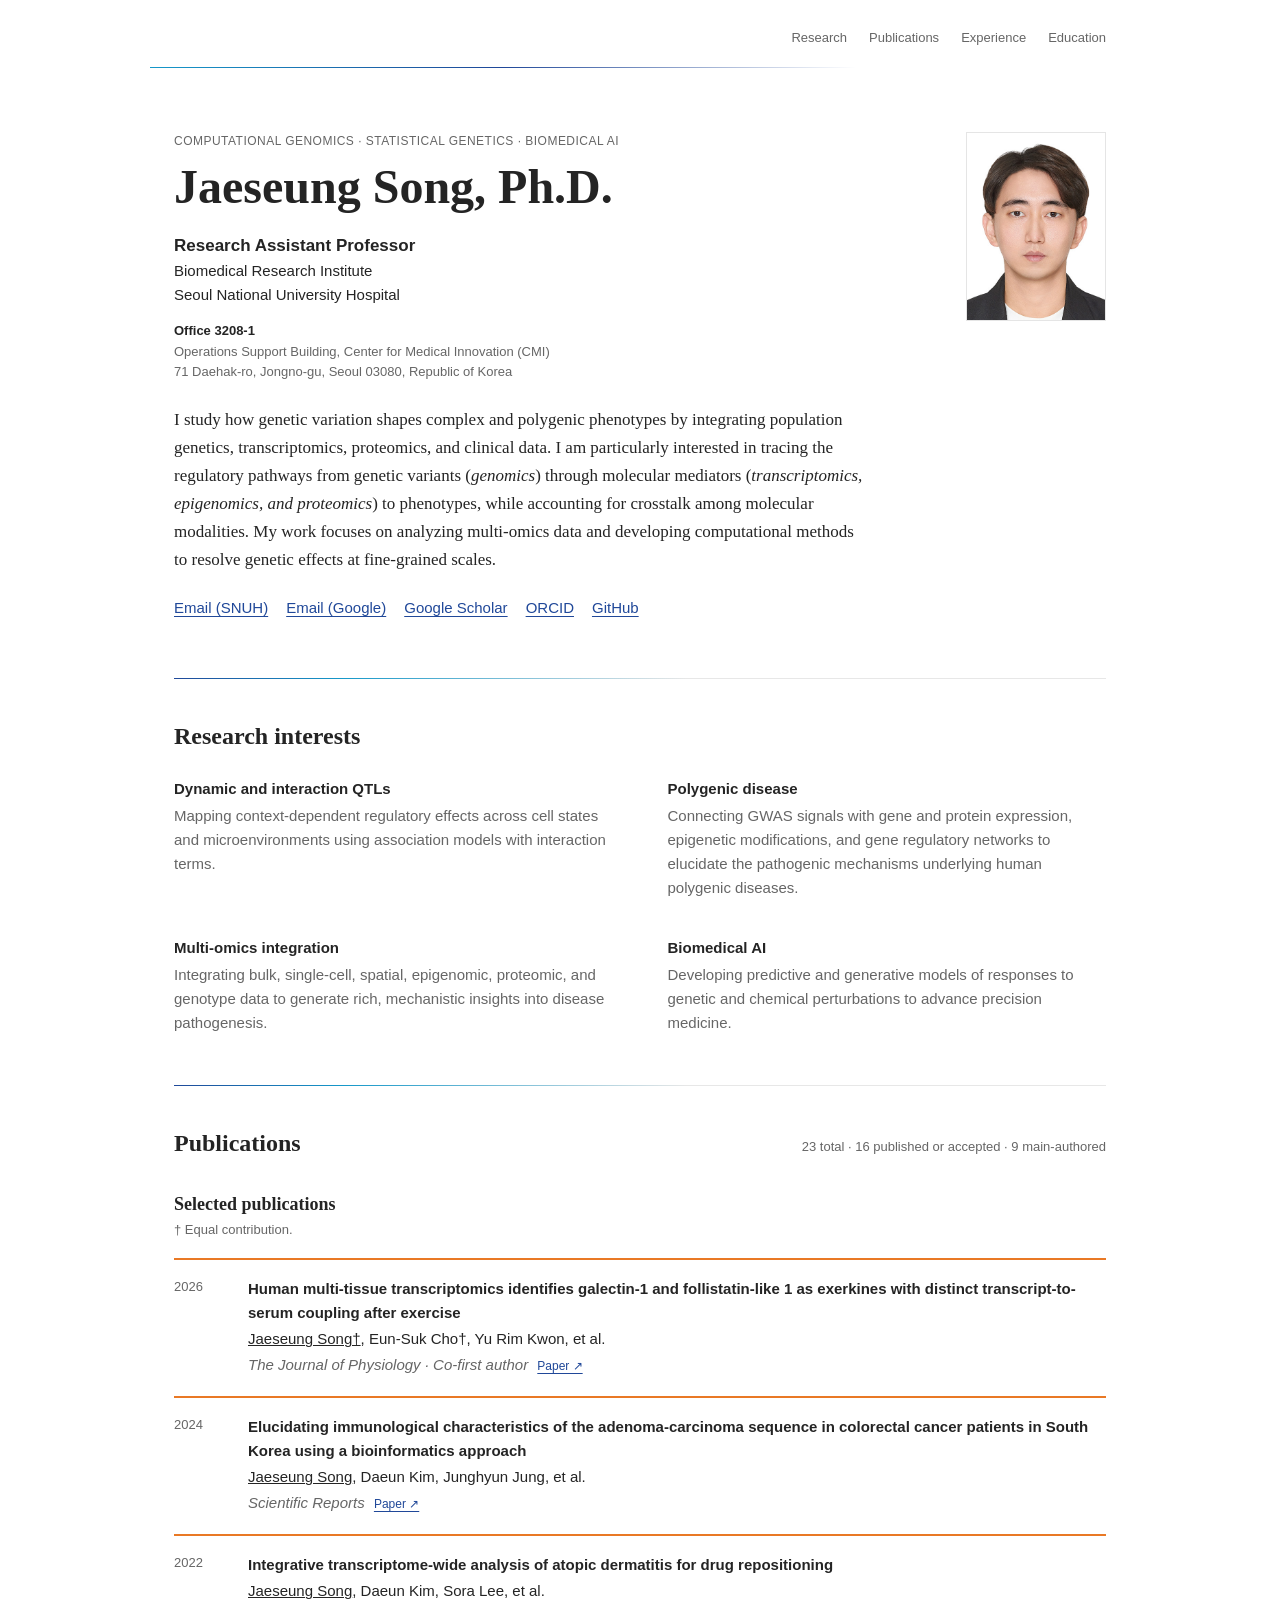
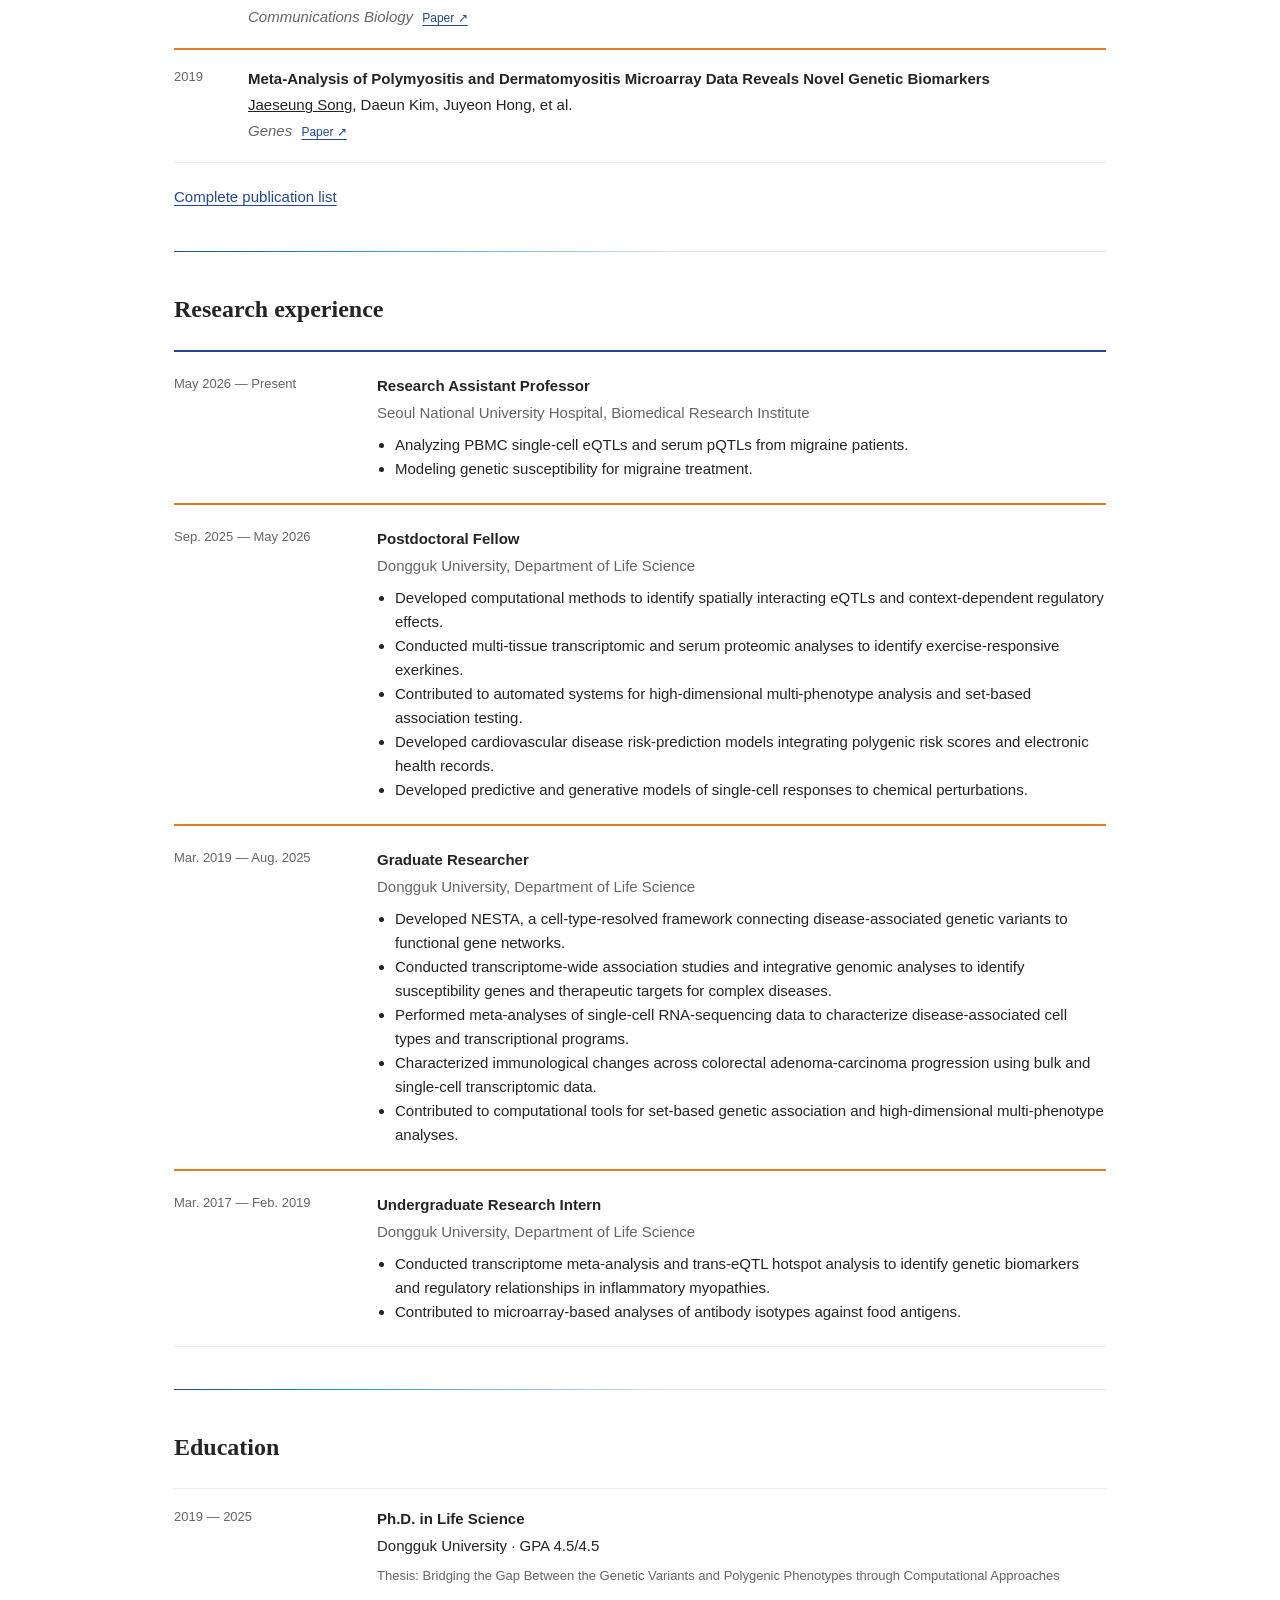
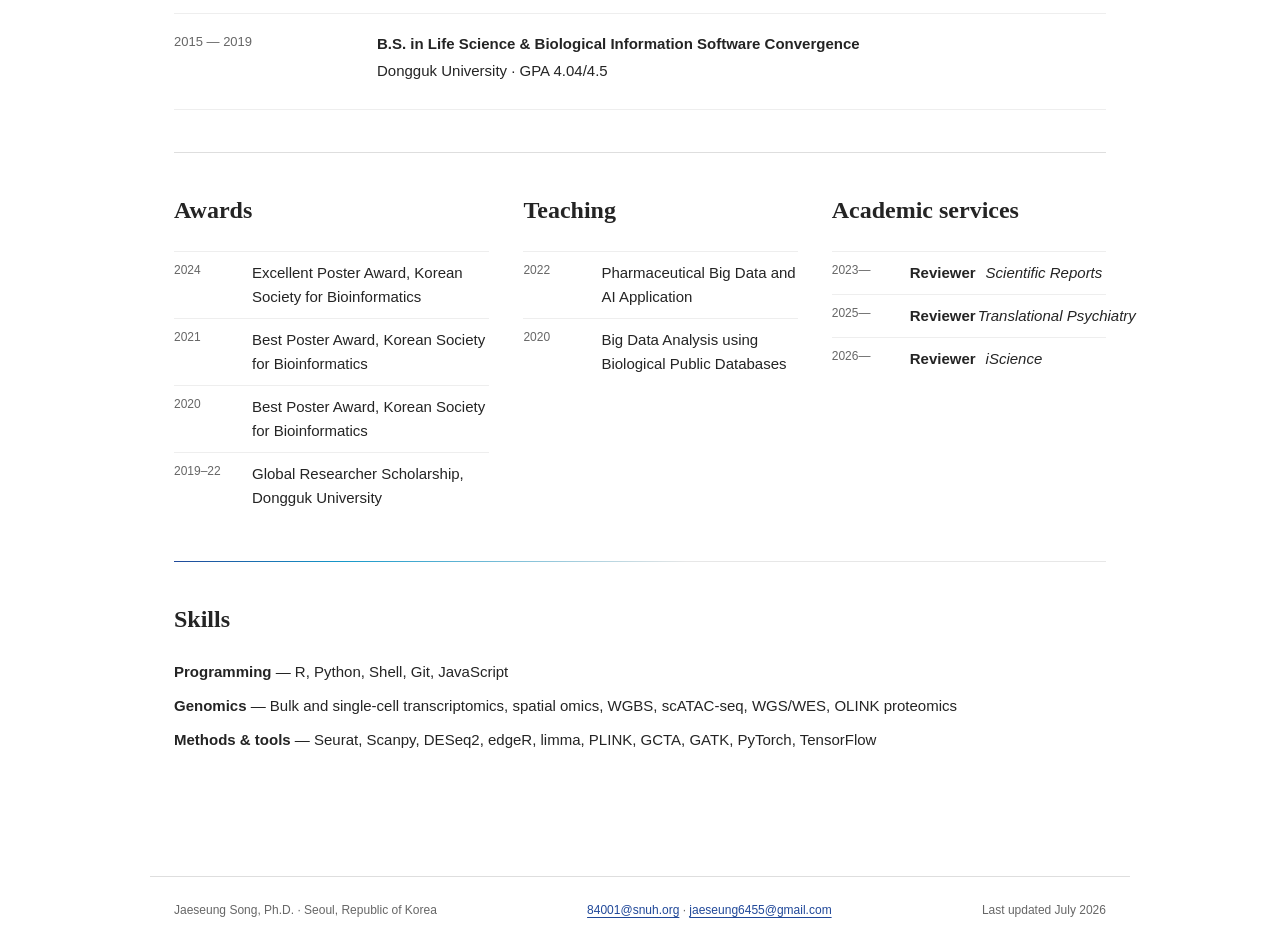
==== commit aac4f88b: "Refine selected publications and service sections" ====
--- a/index.html
+++ b/index.html
@@ -7,7 +7,7 @@
   <meta name="theme-color" content="#ffffff">
   <link rel="icon" href="data:image/svg+xml,%3Csvg xmlns='http://www.w3.org/2000/svg' viewBox='0 0 64 64'%3E%3Crect width='64' height='64' fill='%232b2b2b'/%3E%3Ctext x='12' y='44' font-family='Arial' font-size='34' fill='white'%3EJS%3C/text%3E%3C/svg%3E">
   <title>Jaeseung Song, Ph.D.</title>
-  <link rel="stylesheet" href="styles.css?v=4">
+  <link rel="stylesheet" href="styles.css?v=6">
 </head>
 <body>
   <a class="skip-link" href="#content">Skip to content</a>
@@ -56,10 +56,10 @@
         <h2>Publications</h2>
         <p>23 total · 16 published or accepted · 9 main-authored</p>
       </div>
-      <p class="note">† Equal contribution. Selected publications are shown first.</p>
+      <h3 class="subsection-heading">Selected publications</h3>
+      <p class="note">† Equal contribution.</p>
       <ol class="publication-list">
         <li class="affiliation-dongguk"><span class="pub-year">2026</span><div><p><strong>Human multi-tissue transcriptomics identifies galectin-1 and follistatin-like 1 as exerkines with distinct transcript-to-serum coupling after exercise</strong></p><p><u>Jaeseung Song†</u>, Eun-Suk Cho†, Yu Rim Kwon, et al.</p><p class="venue">The Journal of Physiology · Co-first author <a class="paper-link" href="https://doi.org/10.1113/JP291172" target="_blank" rel="noreferrer">Paper ↗</a></p></div></li>
-        <li class="affiliation-dongguk"><span class="pub-year">2025</span><div><p><strong>MARSweb: a fully automated web service for set-based association testing</strong></p><p>Taegun Kim, <u>Jaeseung Song</u>, Jong Wha J. Joo</p><p class="venue">BMC Genomics <a class="paper-link" href="https://doi.org/10.1186/s12864-025-11356-9" target="_blank" rel="noreferrer">Paper ↗</a></p></div></li>
         <li class="affiliation-dongguk"><span class="pub-year">2024</span><div><p><strong>Elucidating immunological characteristics of the adenoma-carcinoma sequence in colorectal cancer patients in South Korea using a bioinformatics approach</strong></p><p><u>Jaeseung Song</u>, Daeun Kim, Junghyun Jung, et al.</p><p class="venue">Scientific Reports <a class="paper-link" href="https://doi.org/10.1038/s41598-024-56078-2" target="_blank" rel="noreferrer">Paper ↗</a></p></div></li>
         <li class="affiliation-dongguk"><span class="pub-year">2022</span><div><p><strong>Integrative transcriptome-wide analysis of atopic dermatitis for drug repositioning</strong></p><p><u>Jaeseung Song</u>, Daeun Kim, Sora Lee, et al.</p><p class="venue">Communications Biology <a class="paper-link" href="https://doi.org/10.1038/s42003-022-03564-w" target="_blank" rel="noreferrer">Paper ↗</a></p></div></li>
         <li class="affiliation-dongguk"><span class="pub-year">2019</span><div><p><strong>Meta-Analysis of Polymyositis and Dermatomyositis Microarray Data Reveals Novel Genetic Biomarkers</strong></p><p><u>Jaeseung Song</u>, Daeun Kim, Juyeon Hong, et al.</p><p class="venue">Genes <a class="paper-link" href="https://doi.org/10.3390/genes10110864" target="_blank" rel="noreferrer">Paper ↗</a></p></div></li>
@@ -119,9 +119,10 @@
       </div>
     </section>
 
-    <div class="lower-grid">
+    <div class="lower-grid lower-grid-three">
       <section class="section"><h2>Awards</h2><ul class="simple-list"><li><span>2024</span>Excellent Poster Award, Korean Society for Bioinformatics</li><li><span>2021</span>Best Poster Award, Korean Society for Bioinformatics</li><li><span>2020</span>Best Poster Award, Korean Society for Bioinformatics</li><li><span>2019–22</span>Global Researcher Scholarship, Dongguk University</li></ul></section>
-      <section class="section"><h2>Teaching & service</h2><ul class="simple-list"><li><span>2022</span>Pharmaceutical Big Data and AI Application</li><li><span>2020</span>Big Data Analysis using Biological Public Databases</li><li class="service-entry"><span>2023—</span><span><strong>Reviewer</strong><em>Scientific Reports</em></span></li><li class="service-entry"><span>2025—</span><span><strong>Reviewer</strong><em>Translational Psychiatry</em></span></li><li class="service-entry"><span>2026—</span><span><strong>Reviewer</strong><em>iScience</em></span></li></ul></section>
+      <section class="section"><h2>Teaching</h2><ul class="simple-list"><li><span>2022</span>Pharmaceutical Big Data and AI Application</li><li><span>2020</span>Big Data Analysis using Biological Public Databases</li></ul></section>
+      <section class="section"><h2>Academic services</h2><ul class="simple-list"><li class="service-entry"><span>2023—</span><span><strong>Reviewer</strong><em>Scientific Reports</em></span></li><li class="service-entry"><span>2025—</span><span><strong>Reviewer</strong><em>Translational Psychiatry</em></span></li><li class="service-entry"><span>2026—</span><span><strong>Reviewer</strong><em>iScience</em></span></li></ul></section>
     </div>
 
     <section class="section skills"><h2>Skills</h2><p><strong>Programming</strong> — R, Python, Shell, Git, JavaScript</p><p><strong>Genomics</strong> — Bulk and single-cell transcriptomics, spatial omics, WGBS, scATAC-seq, WGS/WES, OLINK proteomics</p><p><strong>Methods & tools</strong> — Seurat, Scanpy, DESeq2, edgeR, limma, PLINK, GCTA, GATK, PyTorch, TensorFlow</p></section>
--- a/styles.css
+++ b/styles.css
@@ -42,14 +42,15 @@
 .section-title-row { display: flex; justify-content: space-between; align-items: baseline; gap: 20px; }
 .section-title-row h2 { margin-bottom: 0; }
 .section-title-row p, .note, .muted { color: var(--muted); font-size: 13px; }
-.note { margin: 5px 0 25px; }
+.subsection-heading { margin: 24px 0 1px; font-family: Georgia, 'Times New Roman', serif; font-size: 18px; }
+.note { margin: 0 0 18px; }
 .interest-grid { display: grid; grid-template-columns: 1fr 1fr; gap: 28px 55px; }
 .interest-grid p { color: var(--muted); }
 
 .publication-list { list-style: none; padding: 0; margin: 0; }
 .publication-list li { display: grid; grid-template-columns: 58px 1fr; gap: 16px; padding: 17px 0; border-top: 1px solid #eee; }
-.publication-list li.affiliation-snuh { border-top-color: var(--brand-blue); }
-.publication-list li.affiliation-dongguk { border-top-color: var(--dongguk-orange); }
+.publication-list li.affiliation-snuh { border-top: 2px solid var(--brand-blue); }
+.publication-list li.affiliation-dongguk { border-top: 2px solid var(--dongguk-orange); }
 .publication-list li:last-child { border-bottom: 1px solid #eee; }
 .publication-list p { margin: 0 0 2px; }
 .pub-year { color: var(--muted); font-size: 13px; }
@@ -64,14 +65,15 @@
 .full-list li { margin-bottom: 11px; }
 
 .entries article { display: grid; grid-template-columns: 175px 1fr; gap: 28px; padding: 22px 0; border-top: 1px solid #eee; }
-.entries article.affiliation-snuh { border-top-color: var(--brand-blue); }
-.entries article.affiliation-dongguk { border-top-color: var(--dongguk-orange); }
+.entries article.affiliation-snuh { border-top: 2px solid var(--brand-blue); }
+.entries article.affiliation-dongguk { border-top: 2px solid var(--dongguk-orange); }
 .entries article:last-child { border-bottom: 1px solid #eee; }
 .entry-date { color: var(--muted); font-size: 13px; }
 .institution { color: var(--muted); }
 .entries ul { margin: 8px 0 0; padding-left: 18px; }
 .compact article { padding: 18px 0; }
 .lower-grid { display: grid; grid-template-columns: 1fr 1fr; gap: 55px; border-top: 1px solid var(--line); }
+.lower-grid-three { grid-template-columns: 1.15fr 1fr 1fr; gap: 34px; }
 .lower-grid .section { border-top: 0; }
 .simple-list { list-style: none; padding: 0; margin: 0; }
 .simple-list li { display: grid; grid-template-columns: 68px 1fr; gap: 10px; padding: 9px 0; border-top: 1px solid #eee; }
